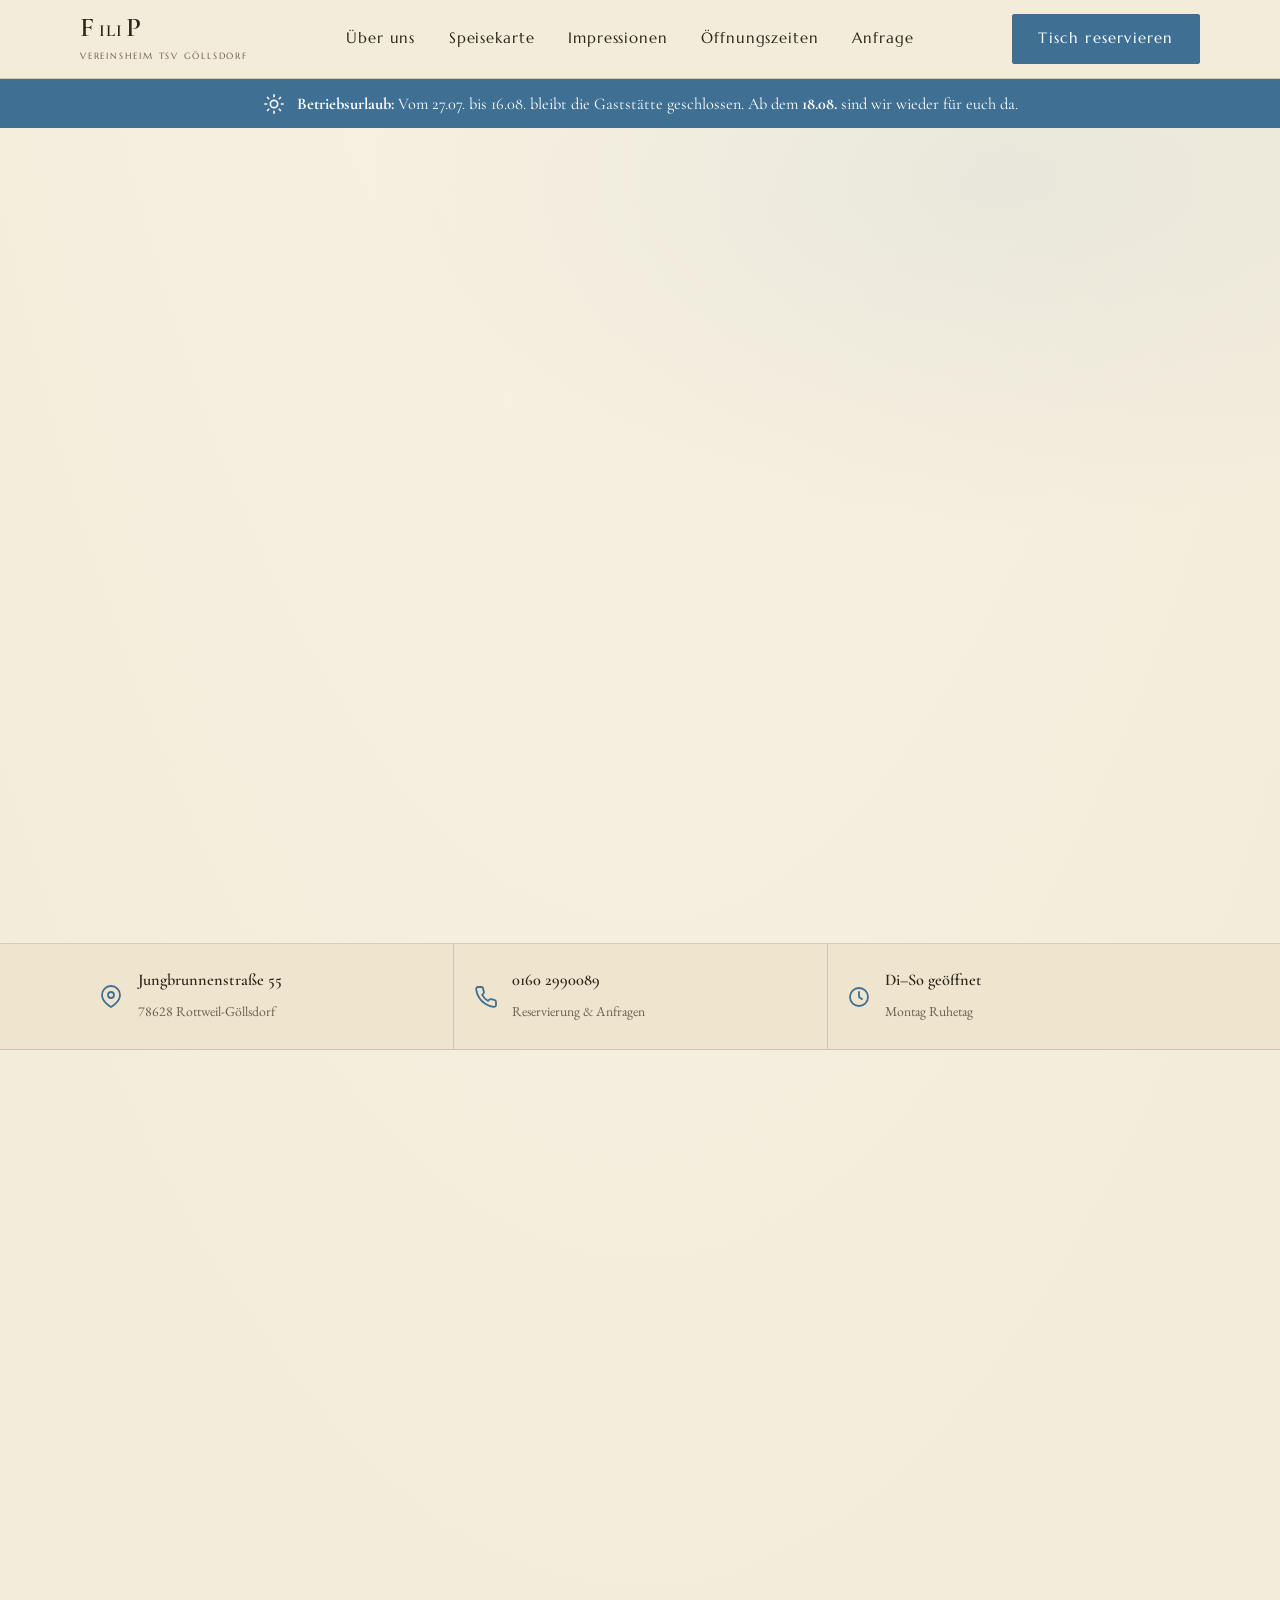
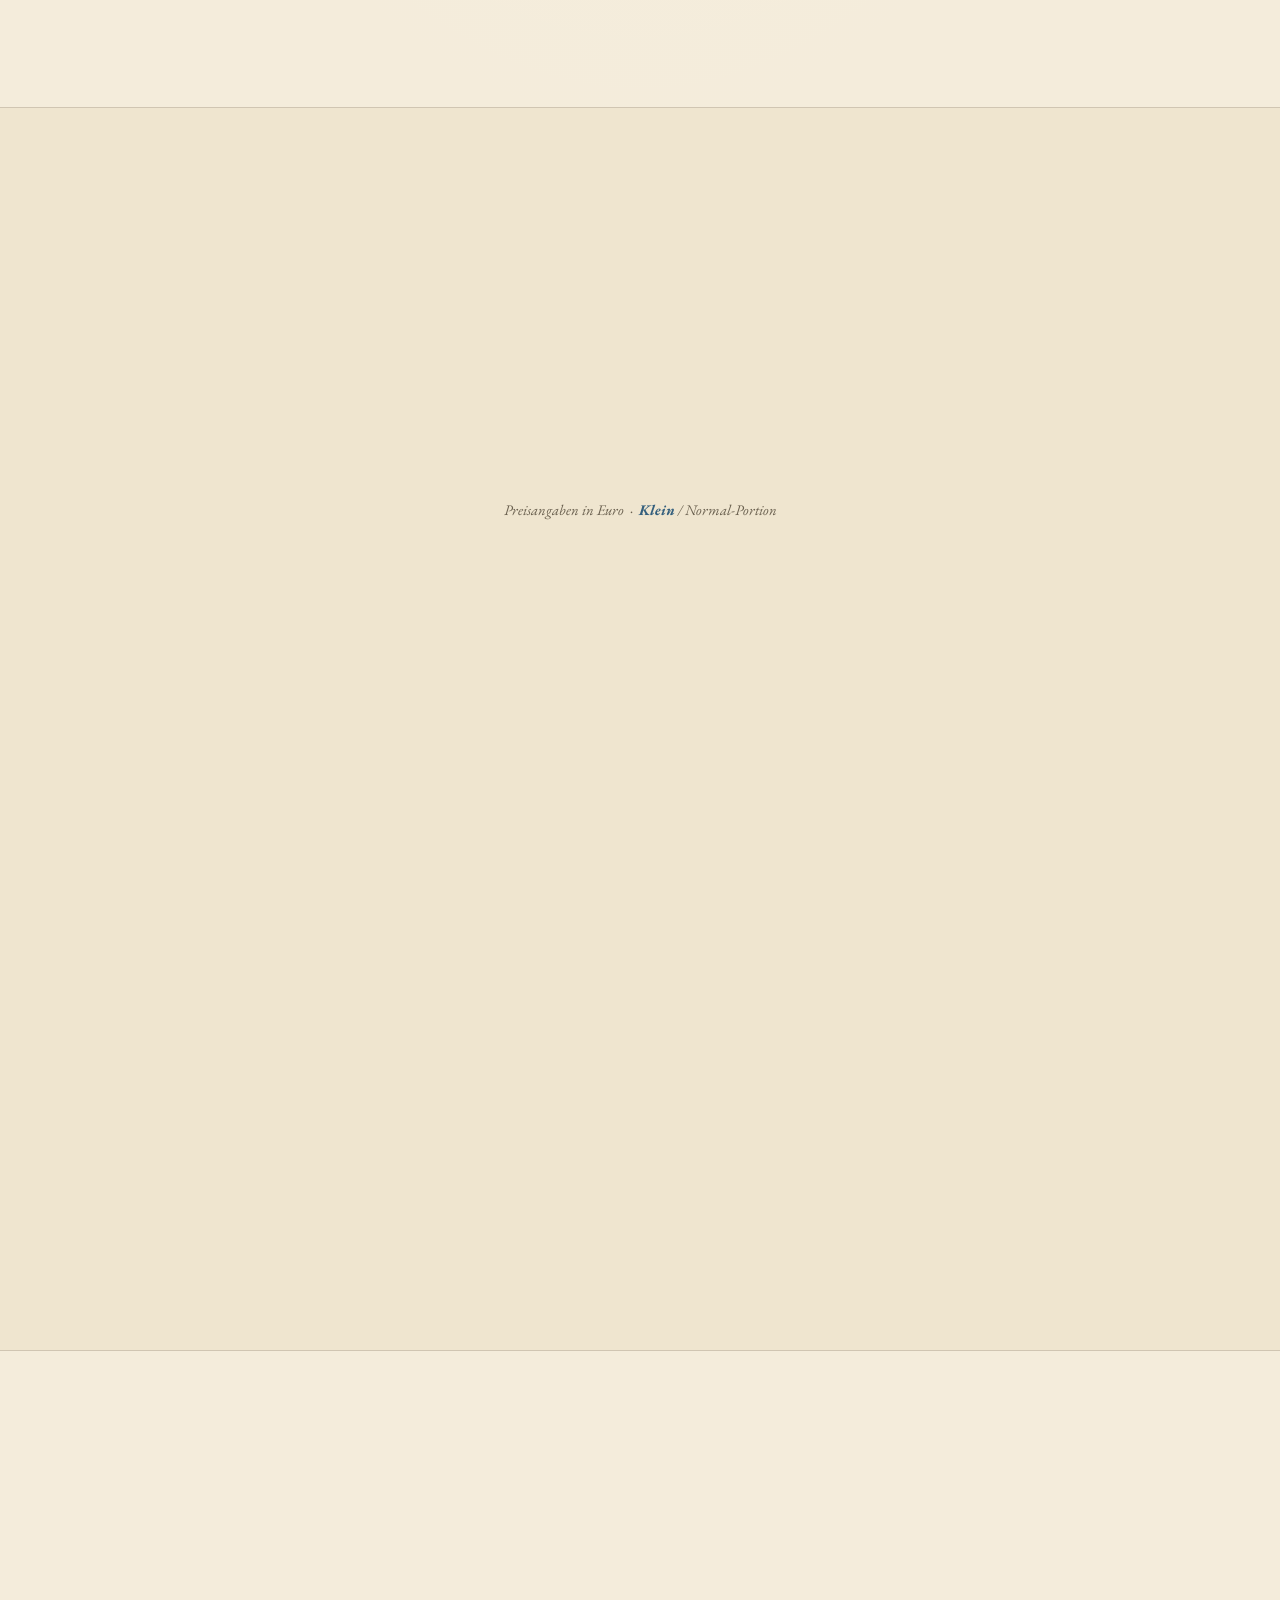
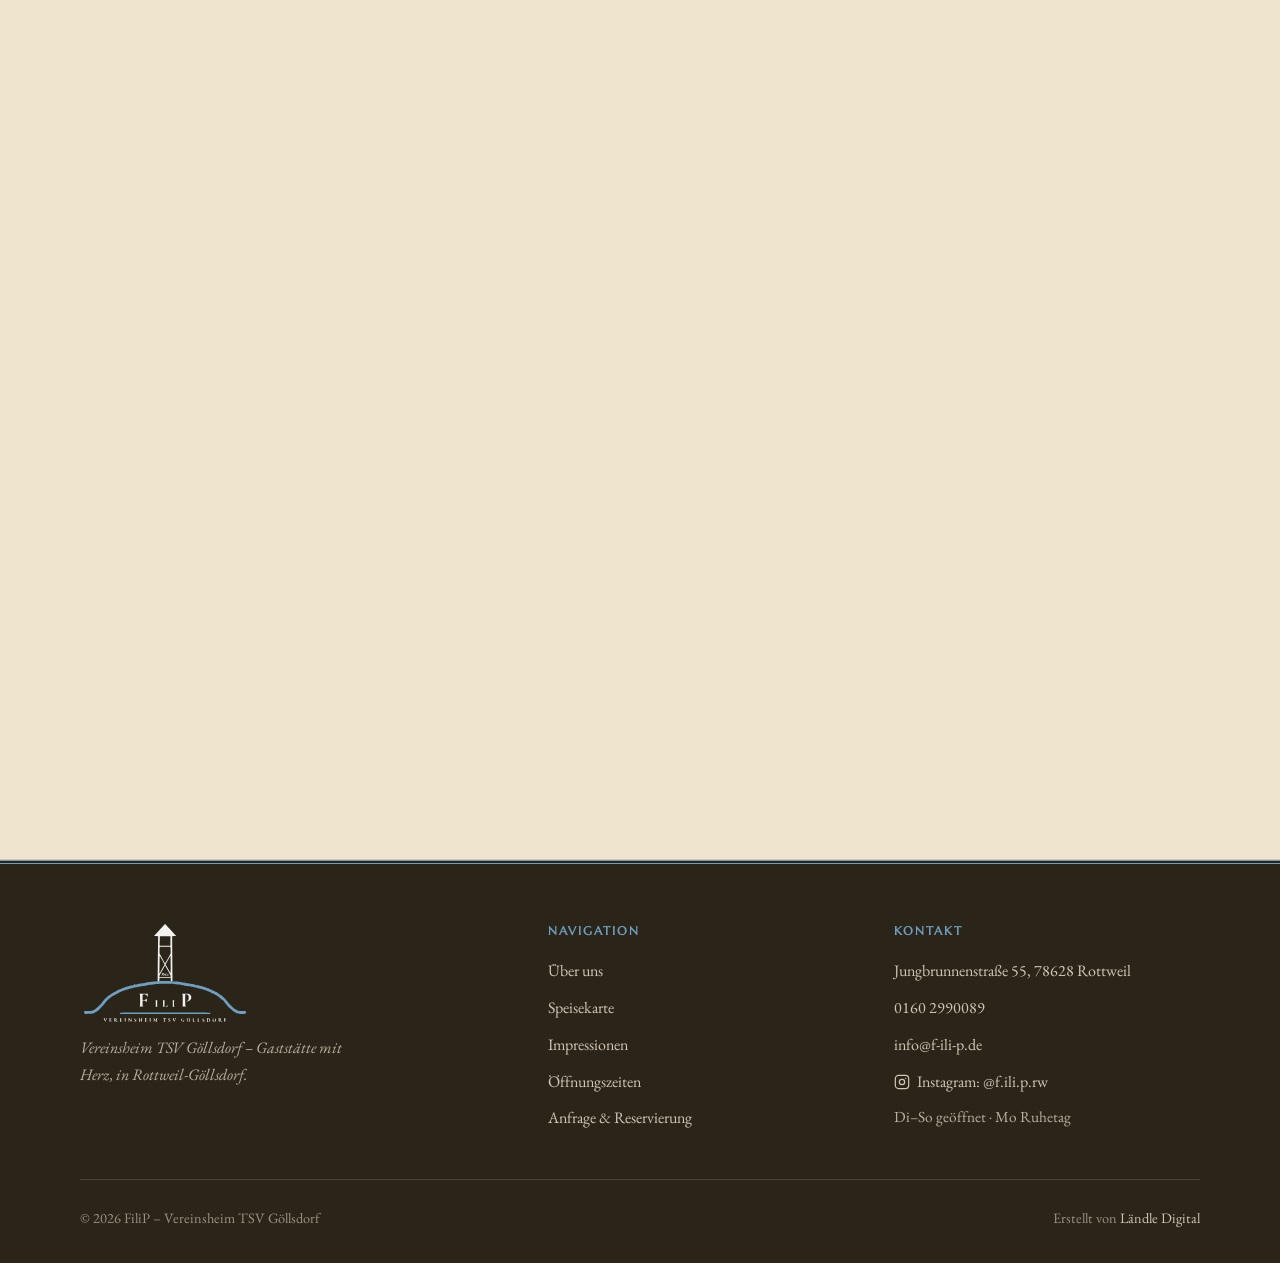
==== index.html @ 91a8fc51 "WEBUNDO Analytics Tracker einbinden (data-website-id=filiprajic)" ====
<!DOCTYPE html>
<html lang="de">
<head>
<meta charset="UTF-8" />
<meta name="viewport" content="width=device-width, initial-scale=1.0" />
<title>FiliP · Vereinsheim TSV Göllsdorf – Gaststätte in Rottweil</title>
<meta name="description" content="FiliP – Vereinsheim TSV Göllsdorf in Rottweil. Frische Küche, Schnitzel, Maultaschen & Wurstsalat, gemütliche Terrasse. Jetzt Tisch reservieren oder Feier, Taufe & Familienfest anfragen. Jungbrunnenstraße 55, 78628 Rottweil." />
<meta name="robots" content="noindex" />
<meta property="og:title" content="FiliP · Vereinsheim TSV Göllsdorf" />
<meta property="og:description" content="Gaststätte in Rottweil-Göllsdorf. Speisekarte ansehen, Tisch reservieren & Feiern anfragen." />
<meta property="og:type" content="restaurant" />
<meta property="og:image" content="logo.svg" />
<link rel="icon" href="data:image/svg+xml,%3Csvg xmlns='http://www.w3.org/2000/svg' viewBox='0 0 100 100'%3E%3Crect width='100' height='100' rx='22' fill='%23f4ecdb'/%3E%3Cpolygon points='38,46 62,46 50,30' fill='%232b2419'/%3E%3Crect x='40' y='46' width='4' height='30' fill='%232b2419'/%3E%3Crect x='56' y='46' width='4' height='30' fill='%232b2419'/%3E%3Cpath d='M22 84 Q50 66 78 84' fill='none' stroke='%233f6f92' stroke-width='4'/%3E%3C/svg%3E" />
<link rel="preconnect" href="https://fonts.googleapis.com" />
<link rel="preconnect" href="https://fonts.gstatic.com" crossorigin />
<link href="https://fonts.googleapis.com/css2?family=Cormorant+Garamond:wght@500;600;700&family=EB+Garamond:wght@400;500;600&family=Marcellus&display=swap" rel="stylesheet" />
<link rel="stylesheet" href="style.css?v=7" />
</head>
<body>

<!-- ============================ TOPBAR ============================ -->
<header class="topbar" id="topbar">
  <div class="shell topbar__inner">
    <a href="#top" class="brand" aria-label="FiliP – Startseite">
      <span>
        <span class="brand__word">F<span class="sm">ILI</span>P</span>
        <span class="brand__sub">Vereinsheim TSV Göllsdorf</span>
      </span>
    </a>
    <nav class="topbar__nav" aria-label="Hauptnavigation">
      <a href="#ueber">Über uns</a>
      <a href="#speisekarte">Speisekarte</a>
      <a href="#impressionen">Impressionen</a>
      <a href="#oeffnungszeiten">Öffnungszeiten</a>
      <a href="#anfrage">Anfrage</a>
    </nav>
    <div class="topbar__actions">
      <a href="#anfrage" class="btn btn--primary">Tisch reservieren</a>
    </div>
    <button class="burger" id="burger" aria-label="Menü öffnen" aria-expanded="false"><span></span><span></span><span></span></button>
  </div>
  <div class="topbar__mobile" id="topbarMobile">
    <a href="#ueber">Über uns</a>
    <a href="#speisekarte">Speisekarte</a>
    <a href="#impressionen">Impressionen</a>
    <a href="#oeffnungszeiten">Öffnungszeiten</a>
    <a href="#anfrage">Anfrage</a>
    <a href="#anfrage" class="btn btn--primary btn--block">Tisch reservieren</a>
  </div>
</header>

<main id="top">

<!-- ============================ URLAUB ============================ -->
<aside class="vacay" role="status">
  <div class="shell vacay__inner">
    <svg viewBox="0 0 24 24" fill="none" stroke="currentColor" stroke-width="1.8" stroke-linecap="round" stroke-linejoin="round" aria-hidden="true"><path d="M12 2v2M12 20v2M4.9 4.9l1.4 1.4M17.7 17.7l1.4 1.4M2 12h2M20 12h2M4.9 19.1l1.4-1.4M17.7 6.3l1.4-1.4"/><circle cx="12" cy="12" r="4"/></svg>
    <p><b>Betriebsurlaub:</b> Vom 27.07. bis 16.08. bleibt die Gaststätte geschlossen. Ab dem <b>18.08.</b> sind wir wieder für euch da.</p>
  </div>
</aside>

<!-- ============================ HERO ============================ -->
<section class="hero">
  <div class="hero__bg" aria-hidden="true"></div>
  <div class="shell hero__inner">
    <div class="hero__lead reveal">
      <span class="eyebrow">Gaststätte · Rottweil-Göllsdorf</span>
      <h1 class="hero__title">Herzlich willkommen bei <span class="grad">F<span class="wm">ili</span>P</span></h1>
      <p class="hero__sub">Das Vereinsheim des TSV Göllsdorf: frische Küche, kühles Bier vom Fass und eine sonnige Terrasse. Ob spontaner Feierabend, Stammtisch oder große Familienfeier — bei uns seid ihr richtig.</p>
      <div class="hero__cta">
        <a href="#anfrage" class="btn btn--primary btn--lg">Tisch reservieren</a>
        <a href="#speisekarte" class="btn btn--ghost btn--lg">Speisekarte ansehen</a>
      </div>
      <div class="hero__meta">
        <div><b>40</b><span>Sitzplätze drinnen</span></div>
        <div><b>40–50</b><span>Plätze auf der Terrasse</span></div>
        <div><b>6&nbsp;Tage</b><span>geöffnet (Mo Ruhetag)</span></div>
      </div>
    </div>

    <div class="heroimg reveal">
      <img src="hero.jpg" alt="FiliP – Vereinsheim TSV Göllsdorf · Wandlogo im Lokal" loading="eager" />
    </div>
  </div>
</section>

<!-- ============================ INFO STRIP ============================ -->
<section class="strip">
  <div class="shell strip__inner">
    <div class="strip__item">
      <svg viewBox="0 0 24 24" fill="none" stroke="currentColor" stroke-width="1.8" stroke-linecap="round" stroke-linejoin="round"><path d="M21 10c0 7-9 12-9 12s-9-5-9-12a9 9 0 0 1 18 0z"/><circle cx="12" cy="10" r="3"/></svg>
      <div><b>Jungbrunnenstraße 55</b><span>78628 Rottweil-Göllsdorf</span></div>
    </div>
    <div class="strip__item">
      <svg viewBox="0 0 24 24" fill="none" stroke="currentColor" stroke-width="1.8" stroke-linecap="round" stroke-linejoin="round"><path d="M22 16.92v3a2 2 0 0 1-2.18 2 19.79 19.79 0 0 1-8.63-3.07 19.5 19.5 0 0 1-6-6 19.79 19.79 0 0 1-3.07-8.67A2 2 0 0 1 4.11 2h3a2 2 0 0 1 2 1.72c.13.96.36 1.9.7 2.81a2 2 0 0 1-.45 2.11L8.09 9.91a16 16 0 0 0 6 6l1.27-1.27a2 2 0 0 1 2.11-.45c.9.34 1.85.57 2.81.7A2 2 0 0 1 22 16.92z"/></svg>
      <div><b><a href="tel:+491602990089">0160 2990089</a></b><span>Reservierung & Anfragen</span></div>
    </div>
    <div class="strip__item">
      <svg viewBox="0 0 24 24" fill="none" stroke="currentColor" stroke-width="1.8" stroke-linecap="round" stroke-linejoin="round"><circle cx="12" cy="12" r="9"/><path d="M12 7v5l3 2"/></svg>
      <div><b>Di–So geöffnet</b><span>Montag Ruhetag</span></div>
    </div>
  </div>
</section>

<!-- ============================ ÜBER UNS ============================ -->
<section class="section" id="ueber">
  <div class="shell about__grid">
    <div class="about reveal">
      <span class="eyebrow">Willkommen</span>
      <h2>Dein Wohnzimmer am Tennisheim.</h2>
      <p>Das <b>FiliP</b> ist das Vereinsheim des TSV Göllsdorf – direkt an der Tennisanlage. Hier trifft sich das halbe Dorf: nach dem Match, zum Stammtisch oder einfach, weil's schmeckt. Bei uns gibt's ehrliche, frische Küche – vom knusprigen Schnitzel über hausgemachte Maultaschen bis zum Wurstsalat.</p>
      <p>Drinnen finden 40 Gäste Platz, draußen auf der Terrasse noch einmal 40 bis 50. Damit sind wir der perfekte Ort für deine nächste Feier – ob Geburtstag, Taufe, Vereinsfest oder Firmenabend.</p>
    </div>
    <div class="feature reveal">
      <div class="feature__item">
        <svg viewBox="0 0 24 24" fill="none" stroke="currentColor" stroke-width="1.8" stroke-linecap="round" stroke-linejoin="round"><path d="M3 11h18M5 11V7a2 2 0 0 1 2-2h2M19 11V7a2 2 0 0 0-2-2h-2M4 11v8a1 1 0 0 0 1 1h14a1 1 0 0 0 1-1v-8"/></svg>
        <div><b>Frische Küche</b><p>Frisch zubereitet – Schnitzel, Maultaschen, Käsespätzle & Wurstsalat.</p></div>
      </div>
      <div class="feature__item">
        <svg viewBox="0 0 24 24" fill="none" stroke="currentColor" stroke-width="1.8" stroke-linecap="round" stroke-linejoin="round"><path d="M6 2v6a6 6 0 0 0 12 0V2M6 8h12M8 22h8M12 14v8"/></svg>
        <div><b>Bier vom Fass & Cocktails</b><p>Alpirsbacher, Erdinger Weizen, Aperol Spritz, Gin Tonic & Co.</p></div>
      </div>
      <div class="feature__item">
        <svg viewBox="0 0 24 24" fill="none" stroke="currentColor" stroke-width="1.8" stroke-linecap="round" stroke-linejoin="round"><circle cx="12" cy="12" r="5"/><path d="M12 1v2M12 21v2M4.2 4.2l1.4 1.4M18.4 18.4l1.4 1.4M1 12h2M21 12h2M4.2 19.8l1.4-1.4M18.4 5.6l1.4-1.4"/></svg>
        <div><b>Sonnige Terrasse</b><p>40–50 Plätze im Freien mit Blick auf die Tennisplätze.</p></div>
      </div>
      <div class="feature__item">
        <svg viewBox="0 0 24 24" fill="none" stroke="currentColor" stroke-width="1.8" stroke-linecap="round" stroke-linejoin="round"><path d="M17 21v-2a4 4 0 0 0-4-4H5a4 4 0 0 0-4 4v2"/><circle cx="9" cy="7" r="4"/><path d="M23 21v-2a4 4 0 0 0-3-3.87M16 3.13a4 4 0 0 1 0 7.75"/></svg>
        <div><b>Feiern & Familienfeste</b><p>Geburtstag, Taufe oder Vereinsfeier – wir richten es gerne aus.</p></div>
      </div>
    </div>
  </div>
</section>

<!-- ============================ SPEISEKARTE ============================ -->
<section class="section section--alt" id="speisekarte">
  <div class="shell">
    <div class="section__head section__head--center reveal">
      <span class="eyebrow">Speisekarte</span>
      <h2>Was bei uns auf den Tisch kommt</h2>
      <p class="section__lead">Frisch zubereitet – von Salaten über Schnitzel bis zu hausgemachten Maultaschen.</p>
    </div>

    <div class="menu__tabs reveal" role="tablist">
      <button class="menu__tab is-active" data-tab="essen" role="tab">Essen</button>
      <button class="menu__tab" data-tab="getraenke" role="tab">Getränke</button>
    </div>

    <!-- ESSEN -->
    <div class="menu__panel is-active" data-panel="essen">
      <p class="menu__legend">Preisangaben in Euro &nbsp;·&nbsp; <b style="color:var(--blue-2)">Klein</b> / Normal-Portion</p>
      <div class="menu__cols reveal">

        <div class="card">
          <div class="card__title"><span class="dot"></span>Salate<span class="head"><span>Klein</span><span>Normal</span></span></div>
          <div class="row"><span class="row__name">Schweizer Wurstsalat</span><span class="row__price is-muted">8,90</span><span class="row__price">10,90</span></div>
          <div class="row"><span class="row__name">Schwäbischer Wurstsalat</span><span class="row__price is-muted">8,90</span><span class="row__price">10,90</span></div>
          <div class="row"><span class="row__name">Gemischter Wurstsalat</span><span class="row__price is-muted">8,40</span><span class="row__price">10,40</span></div>
          <div class="row"><span class="row__name">Fitnesssalat<small>Grüner gemischter Salat mit Hähnchenbrust</small></span><span class="row__price is-muted">8,90</span><span class="row__price">10,90</span></div>
          <div class="row row--single"><span class="row__name">Gemischter Beilagesalat</span><span class="row__price">5,90</span></div>
          <div class="row row--single"><span class="row__name">Portion Kartoffelsalat</span><span class="row__price">4,90</span></div>
        </div>

        <div class="card">
          <div class="card__title"><span class="dot"></span>Warme Speisen<span class="head"><span>Klein</span><span>Normal</span></span></div>
          <div class="row"><span class="row__name">Schnitzel mit Salat</span><span class="row__price is-muted">12,90</span><span class="row__price">14,90</span></div>
          <div class="row"><span class="row__name">Schnitzel mit Pommes / Spätzle</span><span class="row__price is-muted">14,90</span><span class="row__price">16,90</span></div>
          <div class="row"><span class="row__name">Bratwurst mit Salat</span><span class="row__price is-muted">9,40</span><span class="row__price">11,40</span></div>
          <div class="row"><span class="row__name">Maultaschen mit Salat</span><span class="row__price is-muted">9,90</span><span class="row__price">11,90</span></div>
          <div class="row"><span class="row__name">Fleischküchle mit Salat</span><span class="row__price is-muted">10,90</span><span class="row__price">12,90</span></div>
          <div class="row"><span class="row__name">Käsespätzle mit Salat</span><span class="row__price is-muted">10,90</span><span class="row__price">12,90</span></div>
          <div class="row row--single"><span class="row__name">Schwäbischer Teller<small>1× Schnitzel, 1× Maultasche, 1× Fleischküchle mit Salat</small></span><span class="row__price">16,90</span></div>
          <div class="row row--single"><span class="row__name">Portion Pommes / Spätzle</span><span class="row__price">4,90</span></div>
        </div>

        <div class="card">
          <div class="card__title"><span class="dot"></span>Spezialitäten<span class="head"><span>Klein</span><span>Normal</span></span></div>
          <div class="row"><span class="row__name">Ćevapčići im Fladenbrot</span><span class="row__price is-muted">10,90</span><span class="row__price">14,90</span></div>
        </div>
      </div>
    </div>

    <!-- GETRÄNKE -->
    <div class="menu__panel" data-panel="getraenke">
      <p class="menu__legend">Preisangaben in Euro &nbsp;·&nbsp; Gläser in den angegebenen Größen</p>
      <div class="menu__cols reveal">

        <div class="card">
          <div class="card__title"><span class="dot"></span>Bier<span class="head"><span>0,3l</span><span>0,5l</span></span></div>
          <div class="row"><span class="row__name">Alpirsbacher Pils / Spezial</span><span class="row__price is-muted">3,20</span><span class="row__price">3,70</span></div>
          <div class="row"><span class="row__name">Erdinger Weizen / Colaweizen</span><span class="row__price is-muted">3,40</span><span class="row__price">3,90</span></div>
          <div class="row"><span class="row__name">Radler</span><span class="row__price is-muted">3,20</span><span class="row__price">3,70</span></div>
          <div class="row"><span class="row__name">Alkoholfreies Bier</span><span class="row__price is-muted">3,20</span><span class="row__price">—</span></div>
          <div class="row"><span class="row__name">Alkoholfreies Weizen</span><span class="row__price is-muted">—</span><span class="row__price">3,90</span></div>
        </div>

        <div class="card">
          <div class="card__title"><span class="dot"></span>Softdrinks<span class="head"><span>0,2l</span><span>0,4l</span></span></div>
          <div class="row"><span class="row__name">Coca Cola / Fanta / Sprite / Spezi</span><span class="row__price is-muted">3,10</span><span class="row__price">3,60</span></div>
          <div class="row"><span class="row__name">Iso Sport / Cedevita</span><span class="row__price is-muted">3,10</span><span class="row__price">3,60</span></div>
          <div class="row"><span class="row__name">Red Bull</span><span class="row__price is-muted">3,50</span><span class="row__price">—</span></div>
          <div class="row"><span class="row__name">Mineral- / Stilles Wasser</span><span class="row__price is-muted">2,70</span><span class="row__price">3,20</span></div>
          <div class="row row--single"><span class="row__name">Alpirsbacher Klostergarten 0,33l</span><span class="row__price">3,10</span></div>
        </div>

        <div class="card">
          <div class="card__title"><span class="dot"></span>Spirituosen & Longdrinks<span class="head"><span>1/8</span><span>1/4</span></span></div>
          <div class="row"><span class="row__name">Weißwein / Rotwein / Roséwein</span><span class="row__price is-muted">3,60</span><span class="row__price">4,60</span></div>
          <div class="row"><span class="row__name">Schorle</span><span class="row__price is-muted">—</span><span class="row__price">3,50</span></div>
          <div class="row"><span class="row__name">Aperol Spritz / Limoncello Spritz</span><span class="row__price is-muted">—</span><span class="row__price">7,00</span></div>
          <div class="row"><span class="row__name">Vodka Bull</span><span class="row__price is-muted">—</span><span class="row__price">7,00</span></div>
          <div class="row"><span class="row__name">Schnaps / Shots</span><span class="row__price is-muted">—</span><span class="row__price">2,50</span></div>
        </div>
      </div>
    </div>
  </div>
</section>

<!-- ============================ IMPRESSIONEN ============================ -->
<section class="section" id="impressionen">
  <div class="shell">
    <div class="section__head section__head--center reveal">
      <span class="eyebrow">Impressionen</span>
      <h2>Ein Blick zu uns</h2>
    </div>
    <div class="gallery reveal">
      <figure class="gitem"><img src="bild-1.jpg" alt="Maultaschen mit Röstzwiebeln und Bratensoße" loading="lazy" /></figure>
      <figure class="gitem"><img src="bild-2.jpg" alt="Frischer Fitnesssalat mit Blick in den Gastraum" loading="lazy" /></figure>
      <figure class="gitem"><img src="bild-3.jpg" alt="Salatteller mit frischem Brot" loading="lazy" /></figure>
    </div>
  </div>
</section>

<!-- ============================ ÖFFNUNGSZEITEN ============================ -->
<section class="section" id="oeffnungszeiten">
  <div class="shell">
    <div class="section__head reveal">
      <span class="eyebrow">Öffnungszeiten & Kontakt</span>
      <h2>Wann & wo du uns findest</h2>
    </div>
    <div class="hours__grid">
      <div class="hours__table reveal">
        <div class="hours__row" data-day="mo"><span class="hours__day">Montag</span><span class="hours__time closed">Ruhetag</span></div>
        <div class="hours__row" data-day="di"><span class="hours__day">Dienstag</span><span class="hours__time">17:30 – 22:00 Uhr</span></div>
        <div class="hours__row" data-day="mi"><span class="hours__day">Mittwoch</span><span class="hours__time">17:30 – 22:00 Uhr</span></div>
        <div class="hours__row" data-day="do"><span class="hours__day">Donnerstag</span><span class="hours__time">17:30 – 22:00 Uhr</span></div>
        <div class="hours__row" data-day="fr"><span class="hours__day">Freitag</span><span class="hours__time">17:30 – 22:00 Uhr</span></div>
        <div class="hours__row" data-day="sa"><span class="hours__day">Samstag</span><span class="hours__time">16:30 – 22:00 Uhr</span></div>
        <div class="hours__row" data-day="so"><span class="hours__day">Sonntag</span><span class="hours__time">15:30 – 21:00 Uhr</span></div>
      </div>
      <aside class="hours__aside reveal">
        <h3>FiliP – Vereinsheim TSV Göllsdorf</h3>
        <p class="hours__note"><b>Betriebsurlaub 27.07. – 16.08.</b> Ab dem 18.08. sind wir wieder wie gewohnt für euch da.</p>
        <p>Wir freuen uns auf deinen Besuch. Für Reservierungen und Feiern erreichst du uns am besten telefonisch oder über das Anfrageformular.</p>
        <div class="contactline">
          <svg viewBox="0 0 24 24" fill="none" stroke="currentColor" stroke-width="1.8" stroke-linecap="round" stroke-linejoin="round"><path d="M21 10c0 7-9 12-9 12s-9-5-9-12a9 9 0 0 1 18 0z"/><circle cx="12" cy="10" r="3"/></svg>
          <span>Jungbrunnenstraße 55<small>78628 Rottweil-Göllsdorf</small></span>
        </div>
        <div class="contactline">
          <svg viewBox="0 0 24 24" fill="none" stroke="currentColor" stroke-width="1.8" stroke-linecap="round" stroke-linejoin="round"><path d="M22 16.92v3a2 2 0 0 1-2.18 2 19.79 19.79 0 0 1-8.63-3.07 19.5 19.5 0 0 1-6-6 19.79 19.79 0 0 1-3.07-8.67A2 2 0 0 1 4.11 2h3a2 2 0 0 1 2 1.72c.13.96.36 1.9.7 2.81a2 2 0 0 1-.45 2.11L8.09 9.91a16 16 0 0 0 6 6l1.27-1.27a2 2 0 0 1 2.11-.45c.9.34 1.85.57 2.81.7A2 2 0 0 1 22 16.92z"/></svg>
          <a href="tel:+491602990089">0160 2990089</a>
        </div>
        <div class="contactline">
          <svg viewBox="0 0 24 24" fill="none" stroke="currentColor" stroke-width="1.8" stroke-linecap="round" stroke-linejoin="round"><circle cx="12" cy="12" r="9"/><path d="M12 7v5l3 2"/></svg>
          <span>Dienstag – Sonntag<small>Montag ist Ruhetag</small></span>
        </div>
      </aside>
    </div>
  </div>
</section>

<!-- ============================ ANFRAGE ============================ -->
<section class="section section--alt" id="anfrage">
  <div class="shell book__grid">
    <div class="book__intro reveal">
      <span class="eyebrow">Reservierung & Feiern</span>
      <h2>Tisch reservieren oder Feier anfragen</h2>
      <p>Egal ob Tisch für zwei, runder Geburtstag, Taufe oder Vereinsfest – schick uns deine Anfrage und wir melden uns kurzfristig mit einer Bestätigung.</p>
      <ul class="book__points">
        <li><svg viewBox="0 0 24 24" fill="none" stroke="currentColor" stroke-width="2" stroke-linecap="round" stroke-linejoin="round"><path d="M20 6 9 17l-5-5"/></svg>40 Plätze drinnen, 40–50 auf der Terrasse</li>
        <li><svg viewBox="0 0 24 24" fill="none" stroke="currentColor" stroke-width="2" stroke-linecap="round" stroke-linejoin="round"><path d="M20 6 9 17l-5-5"/></svg>Individuelle Menüs für deine Feier</li>
        <li><svg viewBox="0 0 24 24" fill="none" stroke="currentColor" stroke-width="2" stroke-linecap="round" stroke-linejoin="round"><path d="M20 6 9 17l-5-5"/></svg>Persönliche Rückmeldung – unverbindlich</li>
      </ul>
    </div>

    <form class="form reveal" id="anfrageForm" novalidate>
      <div class="form__grid">
        <div class="field field--full">
          <label for="f-anlass">Anlass <span class="req">*</span></label>
          <select id="f-anlass" required>
            <option value="Tischreservierung">Tischreservierung</option>
            <option value="Geburtstag">Geburtstag</option>
            <option value="Taufe">Taufe</option>
            <option value="Familienfeier">Familienfeier</option>
            <option value="Firmenfeier">Firmenfeier</option>
            <option value="Vereinsfeier">Vereinsfeier</option>
            <option value="Sonstiges">Sonstiges</option>
          </select>
        </div>
        <div class="field">
          <label for="f-name">Name <span class="req">*</span></label>
          <input id="f-name" type="text" autocomplete="name" required />
        </div>
        <div class="field">
          <label for="f-telefon">Telefon <span class="req">*</span></label>
          <input id="f-telefon" type="tel" autocomplete="tel" required />
        </div>
        <div class="field field--full">
          <label for="f-email">E-Mail</label>
          <input id="f-email" type="email" autocomplete="email" />
        </div>
        <div class="field">
          <label for="f-datum">Wunschdatum <span class="req">*</span></label>
          <input id="f-datum" type="date" required />
        </div>
        <div class="field">
          <label for="f-uhrzeit">Uhrzeit</label>
          <input id="f-uhrzeit" type="time" />
        </div>
        <div class="field">
          <label for="f-personen">Personen <span class="req">*</span></label>
          <input id="f-personen" type="number" min="1" max="120" placeholder="z. B. 4" required />
        </div>
        <div class="field">
          <label for="f-bereich">Bereich</label>
          <select id="f-bereich">
            <option value="Egal">Egal</option>
            <option value="Drinnen">Drinnen</option>
            <option value="Terrasse / Draußen">Terrasse / Draußen</option>
          </select>
        </div>
        <div class="field field--full">
          <label for="f-nachricht">Nachricht</label>
          <textarea id="f-nachricht" placeholder="Anlass, besondere Wünsche, Anzahl Kinder …"></textarea>
        </div>
      </div>
      <div class="form__foot">
        <button type="submit" class="btn btn--primary btn--lg btn--block">Anfrage senden</button>
        <p class="form__hint">Mit dem Absenden öffnet sich dein E-Mail-Programm mit der vorausgefüllten Anfrage. Lieber direkt? Ruf uns an: <a href="tel:+491602990089" style="color:var(--blue-2)">0160 2990089</a>.</p>
        <div class="form__msg form__msg--ok" id="formMsg">Danke! Deine Anfrage ist vorbereitet – bitte sende die geöffnete E-Mail ab. Wir melden uns schnellstmöglich bei dir.</div>
      </div>
    </form>
  </div>
</section>

</main>

<!-- ============================ FOOTER ============================ -->
<footer class="footer">
  <div class="shell">
    <div class="footer__top">
      <div class="footer__brand">
        <svg viewBox="415 494 769 478" class="footer__logo" role="img" aria-label="FiliP – Vereinsheim TSV Göllsdorf"><g transform="translate(0.000000,1600.000000) scale(0.100000,-0.100000)"
fill="#f4f2ee" stroke="none">
<path d="M7746 10607 l-249 -272 93 -3 93 -3 -6 -547 c-6 -456 -11 -1426 -8
-1469 1 -8 15 -13 36 -13 l34 0 3 73 3 72 255 0 255 0 3 -72 3 -73 36 0 36 0
-8 1015 -7 1014 92 3 91 3 -247 270 c-136 149 -250 271 -253 272 -3 1 -118
-120 -255 -270z m494 -502 l0 -215 -239 0 c-150 0 -242 4 -246 10 -3 6 -3 102
1 215 l7 205 238 0 239 0 0 -215z m4 -301 c3 -26 6 -95 6 -153 l0 -106 -80
-145 c-44 -80 -99 -180 -122 -222 -24 -43 -46 -78 -49 -78 -3 0 -60 99 -127
220 l-122 220 0 148 c0 82 3 152 7 155 3 4 113 7 243 7 l237 0 7 -46z m-370
-568 l103 -187 -109 -197 c-60 -108 -114 -201 -120 -207 -7 -7 -9 38 -4 150 3
88 6 270 6 405 0 171 3 241 11 233 5 -5 56 -94 113 -197z m378 -187 c2 -215 0
-393 -3 -395 -4 -2 -57 86 -117 195 l-111 199 85 154 c47 84 94 172 106 196
12 23 25 42 30 42 4 0 9 -176 10 -391z m-130 -262 c119 -216 134 -247 133
-282 0 -19 -7 -20 -255 -20 l-255 0 -3 27 c-2 20 28 84 109 230 62 112 119
215 127 231 7 15 17 27 20 27 4 0 60 -96 124 -213z M7857 8653 c-4 -3 -7 -12
-7 -20 0 -11 4 -11 21 -3 31 17 35 4 7 -22 -14 -13 -29 -34 -33 -48 -7 -23 -6
-24 7 -6 14 17 16 17 46 2 17 -9 36 -16 42 -16 21 0 9 18 -21 33 l-32 15 31 7
c36 7 57 29 48 50 -4 11 -20 15 -54 15 -27 0 -52 -3 -55 -7z m103 -23 c0 -11
-48 -25 -56 -17 -4 3 -3 10 1 16 8 14 55 14 55 1z M8042 8637 c-6 -7 -16 -24
-21 -38 -7 -17 -10 -19 -10 -6 -1 21 -24 22 -45 2 -25 -26 -9 -43 39 -41 24 0
47 5 51 9 5 4 1 5 -9 1 -23 -8 -22 7 4 50 20 34 13 50 -9 23z m-60 -69 c-7 -7
-12 -8 -12 -2 0 14 12 26 19 19 2 -3 -1 -11 -7 -17z M8091 8613 c-23 -22 -23
-23 -4 -23 13 0 23 8 26 22 8 28 7 29 -22 1z M8125 8594 c-14 -15 -25 -23 -25
-19 0 5 -11 -6 -25 -25 -31 -42 -25 -52 9 -14 20 23 28 26 35 15 6 -10 13 -11
27 -2 17 9 17 10 2 11 -24 0 -23 8 4 29 14 12 18 20 10 25 -7 4 -23 -5 -37
-20z M8855 7720 c-66 -4 -110 -7 -99 -8 43 -4 44 -17 42 -293 l-3 -264 -30 -6
c-16 -4 29 -6 100 -6 72 0 116 2 98 4 -17 2 -36 10 -42 17 -11 14 -17 508 -6
526 3 5 25 10 49 10 63 0 98 -40 104 -120 9 -119 -23 -180 -93 -180 -24 0 -34
-4 -29 -11 10 -16 94 -4 143 20 101 52 129 184 55 262 -46 48 -99 57 -289 49z
M6825 7713 c45 -11 45 -13 45 -283 0 -274 0 -273 -50 -283 -14 -2 38 -4 115
-4 79 -1 125 2 105 6 -60 12 -60 12 -60 147 l0 124 38 0 c65 0 111 -19 132
-53 l20 -32 0 90 0 90 -23 -28 c-24 -30 -71 -47 -129 -47 l-38 0 0 120 c0 120
0 121 26 130 40 16 76 12 124 -12 27 -15 50 -35 59 -55 9 -18 19 -33 24 -33 9
0 9 56 1 99 l-6 31 -202 -1 c-110 -1 -192 -4 -181 -6z M7578 7288 c2 -108 0
-143 -10 -149 -8 -5 9 -9 42 -9 33 0 50 4 42 9 -10 6 -12 41 -10 149 l3 142
-35 0 -35 0 3 -142z M7908 7288 c2 -108 0 -143 -10 -149 -7 -5 36 -9 100 -9
112 0 112 0 112 24 0 13 3 33 6 43 4 12 -1 10 -17 -9 -31 -34 -60 -48 -99 -48
l-31 0 3 144 3 144 -35 0 -35 1 3 -141z M8348 7286 c3 -133 2 -145 -15 -149
-10 -3 9 -5 42 -6 41 0 55 2 45 9 -18 11 -27 197 -12 253 l10 37 -36 0 -37 0
3 -144z M8980 6615 c0 -9 5 -15 11 -13 6 2 11 8 11 13 0 5 -5 11 -11 13 -6 2
-11 -4 -11 -13z M9105 6621 c-7 -12 12 -24 25 -16 11 7 4 25 -10 25 -5 0 -11
-4 -15 -9z M7900 6596 c0 -16 3 -17 12 -8 7 7 18 12 26 12 11 0 13 -16 10 -70
l-3 -70 30 0 c22 0 26 3 17 12 -18 18 -16 117 3 124 8 4 21 1 29 -5 13 -11 26
-5 26 13 0 7 -28 11 -75 11 -68 0 -75 -2 -75 -19z M5240 6573 c9 -21 23 -55
31 -75 7 -21 16 -38 19 -38 3 0 22 34 41 75 l35 75 -24 0 c-18 0 -22 -3 -14
-12 10 -14 -13 -88 -27 -88 -11 0 -33 79 -26 90 4 6 -7 10 -24 10 l-29 0 18
-37z M5478 6601 c10 -6 13 -27 10 -75 -3 -61 -1 -66 17 -66 18 0 20 5 17 36
-4 36 -4 37 23 30 20 -5 26 -3 23 6 -3 7 -15 12 -26 10 -19 -3 -22 2 -22 27 0
26 4 31 24 31 13 0 27 -6 29 -12 3 -8 6 -6 6 5 1 14 -8 17 -56 17 -36 0 -53
-4 -45 -9z M5700 6595 c8 -10 11 -36 8 -75 -4 -56 -3 -60 17 -60 18 0 21 5 17
38 l-3 37 36 -42 c34 -39 75 -57 75 -33 0 6 -6 10 -14 10 -8 0 -24 14 -36 31
-20 28 -21 31 -6 48 20 22 20 26 0 45 -9 10 -33 16 -61 16 -39 0 -44 -2 -33
-15z m74 -10 c8 -21 -3 -45 -20 -45 -9 0 -14 11 -14 30 0 32 23 42 34 15z
M5960 6556 c3 -30 2 -64 -2 -75 -6 -18 -3 -21 22 -21 27 0 29 2 19 19 -17 26
-4 55 21 48 12 -3 20 0 20 8 0 8 -9 11 -25 7 -22 -4 -25 -1 -25 22 0 32 25 44
52 27 16 -10 19 -10 16 1 -3 8 -24 14 -54 16 l-50 3 6 -55z M6175 6535 c0 -69
2 -75 21 -75 19 0 20 5 16 60 -3 39 0 65 8 75 11 13 8 15 -16 15 l-29 0 0 -75z
M6339 6601 c10 -6 14 -26 12 -67 -1 -31 -4 -61 -7 -65 -3 -5 3 -9 13 -9 15 0
18 7 15 52 l-3 53 50 -52 c27 -29 55 -53 60 -53 7 0 11 27 11 69 0 46 4 71 13
74 6 3 -1 6 -17 6 -23 1 -27 -2 -18 -11 14 -14 16 -88 3 -88 -5 0 -28 23 -51
50 -31 37 -49 50 -68 50 -20 0 -23 -3 -13 -9z M6622 6598 c-20 -20 -14 -46 19
-70 22 -17 29 -29 26 -45 -5 -25 3 -29 21 -11 21 21 13 46 -22 73 -21 16 -33
32 -29 41 7 19 33 18 50 -3 13 -17 14 -17 11 2 -4 24 -56 33 -76 13z M6808
6601 c10 -6 13 -27 10 -75 -3 -61 -1 -66 17 -66 18 0 20 5 17 35 -4 34 -4 35
32 35 41 0 56 -21 37 -51 -10 -17 -8 -19 12 -19 22 0 23 3 20 56 -2 30 2 64 7
75 10 17 7 19 -20 19 -28 0 -30 -2 -20 -21 18 -32 5 -49 -36 -49 -36 0 -36 1
-32 35 4 33 2 35 -27 35 -20 0 -26 -3 -17 -9z M7090 6595 c7 -9 11 -37 8 -75
l-3 -60 30 1 c17 0 24 3 18 6 -7 2 -13 18 -13 35 0 25 3 29 20 25 12 -3 20 0
20 8 0 8 -8 11 -20 8 -17 -5 -20 0 -20 26 0 23 5 31 18 31 10 0 23 -5 30 -12
9 -9 12 -8 12 5 0 14 -10 17 -56 17 -48 0 -55 -2 -44 -15z M7305 6535 c0 -68
2 -75 20 -75 18 0 20 5 17 66 -3 48 0 69 10 75 9 6 3 9 -17 9 l-30 0 0 -75z
M7478 6598 c7 -7 12 -20 12 -30 0 -10 4 -18 9 -18 5 0 17 -20 27 -45 9 -25 19
-45 23 -45 3 0 15 21 26 48 l19 47 7 -34 c4 -19 5 -40 2 -48 -4 -9 4 -13 23
-13 22 0 25 3 16 12 -7 7 -12 35 -12 63 0 28 5 56 12 63 9 9 6 12 -13 12 -21
0 -28 -8 -43 -50 -10 -27 -21 -50 -26 -50 -4 0 -17 23 -28 50 -16 39 -26 50
-43 50 -18 0 -20 -3 -11 -12z M8156 6591 c-21 -23 -14 -41 25 -70 21 -16 29
-29 26 -42 -7 -25 9 -25 23 0 14 28 14 28 -26 65 -21 19 -34 39 -30 45 11 17
34 13 45 -6 9 -16 10 -16 11 5 0 18 -6 22 -28 22 -16 0 -36 -8 -46 -19z M8374
6535 c17 -41 33 -75 36 -75 3 0 22 34 41 75 l35 75 -24 0 c-18 0 -22 -3 -14
-12 10 -14 -13 -88 -27 -88 -11 0 -33 79 -26 90 4 6 -7 10 -23 10 l-30 0 32
-75z M8755 6587 c-59 -50 -25 -130 54 -130 48 0 46 -1 54 41 6 30 5 32 -20 32
-21 0 -24 -3 -15 -12 18 -18 15 -36 -8 -48 -46 -25 -84 76 -42 113 24 22 58
22 72 0 10 -16 10 -16 8 2 -5 31 -68 33 -103 2z M9002 6587 c-48 -51 -16 -128
52 -130 73 -2 111 78 61 128 -32 33 -83 34 -113 2z m88 -6 c18 -35 12 -99 -10
-111 -45 -24 -88 48 -61 106 13 30 56 33 71 5z M9248 6601 c10 -6 13 -27 10
-75 l-3 -66 51 0 c40 0 53 4 59 18 5 14 4 15 -6 5 -7 -7 -26 -13 -41 -13 -28
0 -28 1 -28 64 0 42 4 66 13 69 6 3 -6 6 -28 6 -26 0 -35 -2 -27 -8z M9468
6601 c10 -6 13 -27 10 -75 l-3 -66 53 0 c28 0 52 4 52 8 0 4 -16 6 -35 4 l-35
-4 0 65 c0 43 4 67 13 70 6 3 -6 6 -28 6 -26 0 -35 -2 -27 -8z M9702 6598
c-20 -20 -14 -46 19 -70 22 -17 29 -29 26 -45 -5 -25 3 -29 21 -11 20 20 13
43 -24 76 -35 31 -38 52 -7 52 9 0 22 -8 30 -17 13 -17 14 -17 11 2 -4 24 -56
33 -76 13z M9888 6601 c10 -6 13 -27 10 -75 l-3 -66 30 1 c17 0 24 3 18 6 -9
3 -13 27 -13 69 0 57 2 64 20 64 65 0 82 -111 20 -133 -10 -4 -9 -6 6 -6 30
-1 64 40 64 76 0 47 -38 73 -109 73 -35 0 -51 -4 -43 -9z M10178 6596 c-25
-19 -39 -62 -29 -89 13 -34 36 -49 76 -50 53 -1 80 32 76 95 -3 46 -83 75
-123 44z m76 -18 c29 -41 12 -118 -25 -118 -23 0 -49 42 -49 78 0 61 43 84 74
40z M10420 6595 c8 -10 11 -36 8 -75 -4 -56 -3 -60 17 -60 18 0 21 5 17 38
l-3 37 36 -42 c34 -39 75 -57 75 -33 0 6 -6 10 -14 10 -8 0 -24 14 -36 31 -20
28 -21 31 -6 48 20 22 20 26 0 45 -9 10 -33 16 -61 16 -39 0 -44 -2 -33 -15z
m74 -10 c8 -21 -3 -45 -20 -45 -9 0 -14 11 -14 30 0 32 23 42 34 15z M10675
6535 c0 -69 2 -75 20 -75 18 0 20 5 17 36 -4 35 -3 37 22 32 17 -3 26 -1 26 7
0 8 -9 10 -25 7 -22 -4 -25 -1 -25 22 0 32 25 44 52 27 16 -10 19 -10 16 1 -3
8 -24 14 -54 16 l-49 3 0 -76z M7478 6501 c-2 -28 0 -41 9 -41 8 0 10 12 6 38
-8 50 -10 50 -15 3z M6600 6491 c0 -13 29 -41 42 -41 7 0 1 11 -12 25 -26 27
-30 30 -30 16z M8140 6481 c0 -11 9 -21 22 -24 28 -8 29 -6 1 20 -21 20 -23
21 -23 4z M9680 6493 c0 -15 28 -43 43 -43 7 0 6 5 -3 13 -8 6 -20 19 -27 27
-8 9 -12 11 -13 3z M5560 6473 c-24 -12 -24 -13 -3 -13 12 0 25 5 28 11 11 16
2 17 -25 2z M7176 6475 c-16 -12 -17 -15 -4 -15 9 0 18 7 22 15 7 18 6 18 -18
0z M6040 6470 c-13 -8 -12 -10 3 -10 9 0 17 5 17 10 0 12 -1 12 -20 0z"/>
</g><g transform="translate(0.000000,1600.000000) scale(0.100000,-0.100000)"
fill="#6f9fc0" stroke="none">
<path d="M7620 8291 c0 -4 -51 -11 -112 -14 -62 -3 -165 -16 -228 -27 -63 -12
-128 -23 -145 -25 -30 -3 -98 -15 -235 -40 -41 -7 -115 -21 -164 -29 -49 -9
-92 -19 -95 -23 -7 -9 -6 -9 -107 -22 -82 -10 -303 -70 -352 -95 -15 -7 -42
-17 -59 -21 -18 -3 -35 -11 -38 -16 -4 -5 -13 -9 -22 -9 -9 0 -35 -9 -57 -19
-23 -11 -72 -33 -109 -50 -38 -17 -75 -38 -83 -46 -9 -8 -23 -15 -32 -15 -19
0 -216 -111 -241 -135 -9 -9 -43 -33 -77 -54 -53 -34 -199 -172 -262 -248 -48
-60 -81 -109 -82 -120 0 -7 -4 -13 -9 -13 -6 0 -45 -35 -88 -78 -43 -42 -100
-95 -128 -117 -27 -22 -62 -50 -76 -63 -15 -14 -57 -35 -94 -48 -60 -21 -86
-24 -216 -24 -141 0 -149 -1 -163 -22 -23 -32 -20 -56 12 -83 27 -24 29 -25
187 -21 167 4 255 22 255 52 0 8 10 14 23 14 22 0 136 77 187 125 127 122 203
204 260 280 78 104 155 179 256 253 40 29 74 59 78 67 3 8 14 15 24 15 23 0
104 44 122 65 7 8 18 15 24 15 7 0 50 20 96 45 46 25 89 45 97 45 7 0 22 9 34
21 12 12 35 23 53 26 17 2 44 13 59 24 16 11 46 22 69 25 22 2 46 8 52 13 6 5
24 12 40 15 31 6 91 23 121 36 11 4 47 13 80 20 33 6 69 15 80 19 11 5 63 16
115 24 52 9 142 26 200 37 58 11 121 23 140 25 39 6 131 22 200 35 25 5 70 12
100 15 30 3 91 12 135 20 44 7 125 19 180 24 123 14 637 14 737 2 40 -6 93
-12 118 -14 25 -3 88 -12 140 -20 52 -9 120 -18 150 -22 31 -3 70 -9 88 -14
18 -6 36 -10 40 -10 7 -1 29 -5 97 -16 17 -3 62 -10 100 -16 39 -6 79 -12 90
-15 11 -2 67 -13 125 -25 58 -11 119 -24 136 -30 17 -5 69 -18 115 -28 46 -11
118 -31 159 -45 41 -15 93 -29 115 -33 22 -3 45 -12 50 -19 6 -7 29 -18 53
-24 23 -6 42 -14 42 -19 0 -4 19 -14 43 -21 23 -8 49 -19 57 -26 27 -21 78
-44 100 -44 11 0 20 -4 20 -8 0 -5 12 -15 28 -23 15 -7 52 -29 82 -49 30 -19
62 -36 70 -38 8 -2 16 -8 18 -13 2 -5 38 -33 80 -63 42 -31 96 -73 120 -96 24
-22 46 -40 51 -40 4 0 13 -11 19 -24 6 -14 18 -33 26 -43 121 -149 168 -201
247 -275 117 -108 196 -167 232 -175 15 -3 27 -10 27 -15 0 -15 66 -38 109
-38 22 0 43 -5 46 -10 4 -6 58 -10 136 -9 112 2 133 5 155 21 28 23 32 68 8
92 -13 13 -42 16 -165 16 -141 0 -154 2 -207 26 -60 27 -68 32 -117 64 -63 41
-260 232 -310 300 -113 155 -270 308 -357 347 -21 9 -38 20 -38 24 0 11 -122
86 -215 132 -11 6 -27 14 -35 18 -21 11 -98 48 -140 67 -19 8 -51 23 -71 34
-20 10 -47 18 -59 18 -12 0 -28 7 -36 15 -9 8 -24 15 -34 15 -10 0 -51 13 -92
29 -103 41 -306 91 -372 91 -33 0 -56 4 -56 11 0 5 -4 7 -10 4 -5 -3 -10 -1
-10 4 0 6 -9 11 -20 11 -12 0 -53 6 -93 14 -40 8 -101 19 -137 25 -36 6 -117
20 -180 31 -125 22 -260 44 -355 59 -35 5 -67 5 -77 0 -19 -10 -131 0 -136 12
-5 12 -712 12 -712 0z M5967 6862 c-17 -19 -23 -51 -9 -53 20 -4 4059 -5 4075
-1 22 6 22 34 -1 55 -17 16 -173 17 -2034 17 -1939 0 -2016 -1 -2031 -18z"/>
</g></svg>
        <p>Vereinsheim TSV Göllsdorf – Gaststätte mit Herz, in Rottweil-Göllsdorf.</p>
      </div>
      <div>
        <h4>Navigation</h4>
        <div class="footer__links">
          <a href="#ueber">Über uns</a>
          <a href="#speisekarte">Speisekarte</a>
          <a href="#impressionen">Impressionen</a>
          <a href="#oeffnungszeiten">Öffnungszeiten</a>
          <a href="#anfrage">Anfrage & Reservierung</a>
        </div>
      </div>
      <div>
        <h4>Kontakt</h4>
        <div class="footer__links">
          <a href="https://maps.google.com/?q=Jungbrunnenstra%C3%9Fe+55+78628+Rottweil" target="_blank" rel="noopener">Jungbrunnenstraße 55, 78628 Rottweil</a>
          <a href="tel:+491602990089">0160 2990089</a>
          <a href="mailto:info@f-ili-p.de">info@f-ili-p.de</a>
          <a href="https://instagram.com/f.ili.p.rw" target="_blank" rel="noopener"><svg viewBox="0 0 24 24" width="16" height="16" fill="none" stroke="currentColor" stroke-width="1.8" stroke-linecap="round" stroke-linejoin="round" style="vertical-align:-3px;margin-right:.45rem"><rect x="2" y="2" width="20" height="20" rx="5"/><circle cx="12" cy="12" r="4"/><circle cx="17.5" cy="6.5" r="1" fill="currentColor" stroke="none"/></svg>Instagram: @f.ili.p.rw</a>
          <span style="color:#b8b0a0;font-size:.96rem">Di–So geöffnet · Mo Ruhetag</span>
        </div>
      </div>
    </div>
    <div class="footer__bottom">
      <span>© <span id="year">2026</span> FiliP – Vereinsheim TSV Göllsdorf</span>
      <span>Erstellt von <a href="https://laendle-digital.de" target="_blank" rel="noopener">Ländle Digital</a></span>
    </div>
  </div>
</footer>

<script src="js/app.js?v=1"></script>
<!-- WEBUNDO Analytics -->
<script src="https://analytics.laendle-digital.com/tracker.js" data-website-id="filiprajic" defer></script>
</body>
</html>
---- style.css ----
/* =========================================================================
   FiliP · Vereinsheim TSV Göllsdorf — Stylesheet
   Traditioneller Wirtshaus-/Sportgaststätten-Look
   Warmes Papier · Serifen · Logo-Blau als Akzent
   ========================================================================= */

:root{
  --bg:#f4ecdb;          /* warmes Papier */
  --bg-2:#efe5cf;        /* Panel / Karten */
  --bg-3:#e8dcc1;        /* tiefere Fläche */
  --line:rgba(43,36,25,.16);
  --line-2:rgba(43,36,25,.30);
  --ink:#2b2419;         /* warmes Braun-Schwarz */
  --muted:#6a604f;
  --muted-2:#8a8070;
  --blue:#3f6f92;        /* kräftiges Logo-Blau (Buttons/Akzente) */
  --blue-2:#345f7d;      /* Links / Text-Blau */
  --blue-soft:#6f9fc0;   /* helles Logo-Blau (Bögen/Zier) */
  --blue-glow:rgba(63,111,146,.16);
  --radius:3px;
  --radius-sm:2px;
  --shell:1120px;
  --serif:'Cormorant Garamond',Georgia,'Times New Roman',serif;
  --body:'EB Garamond',Georgia,serif;
  --label:'Marcellus',Georgia,serif;
  --shadow:0 16px 34px -24px rgba(50,38,18,.45);
  --ease:cubic-bezier(.22,.61,.36,1);
}

*{box-sizing:border-box}
html{scroll-behavior:smooth}
body{
  margin:0;
  background:
    radial-gradient(130% 80% at 50% -15%,#faf3e4,transparent 55%),
    var(--bg);
  color:var(--ink);
  font-family:var(--body);
  font-size:19px;
  line-height:1.7;
  -webkit-font-smoothing:antialiased;
  overflow-x:hidden;
}
img{max-width:100%;display:block}
a{color:inherit;text-decoration:none}
h1,h2,h3{margin:0;font-family:var(--serif);font-weight:600;line-height:1.15;letter-spacing:.01em}
.script{font-family:var(--serif);font-weight:600;letter-spacing:.1em}

.shell{width:min(var(--shell),92%);margin-inline:auto}

.eyebrow{
  display:inline-flex;align-items:center;gap:.7rem;
  font-family:var(--label);font-size:.78rem;letter-spacing:.26em;text-transform:uppercase;
  color:var(--blue-2);
}
.eyebrow::before{content:"";width:30px;height:1px;background:var(--blue)}

.section{padding:clamp(3.5rem,8vw,6rem) 0}
.section--alt{
  background:var(--bg-2);
  border-block:1px solid var(--line);
}
.section__head{max-width:680px;margin-bottom:3rem}
.section__head--center{margin-inline:auto;text-align:center}
.section__head--center .eyebrow{justify-content:center}
.section__head--center::after{
  content:"\2766";              /* florales Ornament */
  display:block;margin:1rem auto 0;color:var(--blue);font-size:1.5rem;line-height:1;
}
.section h2{font-size:clamp(2rem,4.4vw,3.1rem);margin:.6rem 0 0}
.section__lead{color:var(--muted);margin:1rem 0 0;font-size:1.12rem;font-style:italic}

/* ---------- Buttons ---------- */
.btn{
  display:inline-flex;align-items:center;justify-content:center;gap:.5rem;
  padding:.7rem 1.6rem;border-radius:var(--radius-sm);
  font-family:var(--label);font-size:.92rem;letter-spacing:.08em;
  border:1px solid transparent;cursor:pointer;transition:.22s var(--ease);white-space:nowrap;
}
.btn--primary{background:var(--blue);color:#fff;border-color:var(--blue)}
.btn--primary:hover{background:var(--blue-2);border-color:var(--blue-2)}
.btn--ghost{border-color:var(--ink);color:var(--ink);background:transparent}
.btn--ghost:hover{background:var(--ink);color:var(--bg)}
.btn--block{width:100%}
.btn--lg{padding:.85rem 2rem;font-size:.98rem}

/* ============================ TOPBAR ============================ */
.topbar{
  position:sticky;top:0;z-index:60;
  background:rgba(244,236,219,.92);
  backdrop-filter:blur(8px);
  border-bottom:1px solid var(--line);
  transition:.3s var(--ease);
}
.topbar.is-scrolled{box-shadow:0 6px 20px -16px rgba(50,38,18,.6)}
.topbar__inner{display:flex;align-items:center;justify-content:space-between;height:78px}
.brand{display:flex;align-items:center;gap:.7rem;color:var(--ink)}
.brand__mark{width:30px;height:44px;flex:none}
.brand__word{font-family:var(--serif);font-weight:600;font-size:1.7rem;line-height:1;letter-spacing:.08em}
.brand__word .sm,.script .sm{font-size:.62em;letter-spacing:.06em;margin:0 .16em}
.brand__sub{display:block;font-family:var(--label);font-size:.56rem;letter-spacing:.2em;color:var(--muted);text-transform:uppercase;margin-top:2px}
.topbar__nav{display:flex;align-items:center;gap:2.1rem}
.topbar__nav a{font-family:var(--label);font-size:.92rem;letter-spacing:.06em;color:var(--ink);transition:.2s}
.topbar__nav a:hover{color:var(--blue-2)}
.topbar__actions{display:flex;align-items:center;gap:.8rem}
.burger{display:none;flex-direction:column;gap:5px;background:none;border:0;cursor:pointer;padding:8px}
.burger span{width:24px;height:2px;background:var(--ink);transition:.25s}
.burger.is-open span:nth-child(1){transform:translateY(7px) rotate(45deg)}
.burger.is-open span:nth-child(2){opacity:0}
.burger.is-open span:nth-child(3){transform:translateY(-7px) rotate(-45deg)}
.topbar__mobile{display:none;flex-direction:column;padding:1rem 4% 1.4rem;gap:.2rem;border-top:1px solid var(--line);background:var(--bg)}
.topbar__mobile a{padding:.8rem .4rem;color:var(--ink);font-family:var(--label);letter-spacing:.05em;border-bottom:1px solid var(--line)}
.topbar__mobile a:last-child{border:0;margin-top:.6rem}
.topbar__mobile.is-open{display:flex}

/* ============================ HERO ============================ */
.hero{position:relative;overflow:hidden;padding:clamp(3rem,7vw,5.5rem) 0 clamp(3.5rem,8vw,6rem);border-bottom:1px solid var(--line)}
.hero__bg{position:absolute;inset:0;z-index:0;pointer-events:none}
.hero__bg::before{content:"";position:absolute;inset:0;background:radial-gradient(80% 70% at 78% 6%,rgba(111,159,192,.10),transparent 62%)}
.hero__inner{position:relative;z-index:1;display:grid;grid-template-columns:1.05fr .95fr;gap:3.5rem;align-items:center}
.hero__title{font-size:clamp(2.5rem,5.4vw,4.1rem);margin:1.1rem 0 0;font-weight:600}
.hero__title .grad{font-family:var(--serif);font-weight:600;font-style:italic;color:var(--blue-2)}
.hero__title .grad .wm{margin:0 .14em}
.hero__sub{color:var(--muted);font-size:1.2rem;margin:1.3rem 0 0;max-width:46ch}
.hero__cta{display:flex;flex-wrap:wrap;gap:.9rem;margin-top:1.9rem}
.hero__meta{display:flex;flex-wrap:wrap;gap:2.2rem;margin-top:2.2rem;padding-top:1.7rem;border-top:1px solid var(--line)}
.hero__meta div{display:flex;flex-direction:column}
.hero__meta b{font-family:var(--serif);font-size:1.7rem;font-weight:600;line-height:1}
.hero__meta span{font-size:.86rem;color:var(--muted);letter-spacing:.03em;margin-top:.2rem}

/* Hero Logo-Tafel mit Doppelrahmen */
.herologo{
  position:relative;background:var(--bg);border:2px solid var(--ink);
  padding:clamp(1.6rem,4vw,2.8rem);box-shadow:var(--shadow);
}
.herologo::before{content:"";position:absolute;inset:7px;border:1px solid var(--line-2);pointer-events:none}
.herologo svg{width:100%;height:auto}
/* Hero-Foto (gerahmt) */
.heroimg{position:relative;border:2px solid var(--ink);padding:7px;background:var(--bg);box-shadow:var(--shadow)}
.heroimg::after{content:"";position:absolute;inset:4px;border:1px solid var(--line-2);pointer-events:none;z-index:2}
.heroimg img{display:block;width:100%;height:auto;position:relative;z-index:1}
/* Impressionen-Galerie */
.gallery{display:grid;grid-template-columns:repeat(3,1fr);gap:1.5rem}
.gitem{margin:0;border:1.5px solid var(--ink);background:var(--bg);padding:7px;box-shadow:var(--shadow);transition:transform .25s var(--ease)}
.gitem:hover{transform:translateY(-3px)}
.gitem img{display:block;width:100%;aspect-ratio:4/5;object-fit:cover}
@media(max-width:760px){.gallery{grid-template-columns:1fr;max-width:440px;margin-inline:auto}}
.herologo__tag{display:flex;justify-content:center;gap:.5rem;margin-top:1.4rem;padding-top:1.4rem;flex-wrap:wrap;border-top:1px solid var(--line)}
.tag{font-family:var(--label);font-size:.72rem;letter-spacing:.12em;text-transform:uppercase;color:var(--muted);border:1px solid var(--line-2);padding:.35rem .8rem;background:var(--bg-2)}

/* ============================ URLAUB / HINWEIS ============================ */
.vacay{background:var(--blue);color:#fff}
.vacay__inner{display:flex;align-items:center;justify-content:center;gap:.75rem;
  padding:.85rem 1.2rem;text-align:center}
.vacay svg{width:22px;height:22px;flex:none;opacity:.95}
.vacay p{margin:0;font-family:var(--serif);font-size:1.02rem;line-height:1.35}
.vacay b{font-weight:700}
.hours__note{border-left:3px solid var(--blue);background:var(--bg-2);
  padding:.7rem .95rem;border-radius:6px}
@media (max-width:560px){
  .vacay__inner{flex-direction:column;gap:.4rem}
  .vacay p{font-size:.96rem}
}

/* ============================ INFO-LEISTE ============================ */
.strip{border-bottom:1px solid var(--line);background:var(--bg-2)}
.strip__inner{display:grid;grid-template-columns:repeat(3,1fr)}
.strip__item{display:flex;align-items:center;gap:.9rem;padding:1.4rem 1.2rem}
.strip__item+.strip__item{border-left:1px solid var(--line)}
.strip__item svg{width:24px;height:24px;color:var(--blue);flex:none}
.strip__item b{display:block;font-size:1.02rem;font-family:var(--serif);font-weight:600}
.strip__item span{font-size:.86rem;color:var(--muted)}

/* ============================ ÜBER UNS ============================ */
.about__grid{display:grid;grid-template-columns:1.1fr .9fr;gap:3.2rem;align-items:center}
.about h2{font-size:clamp(2rem,4.4vw,3rem);margin:.6rem 0 1rem}
.about p{color:var(--ink);font-size:1.14rem}
.about p+p{margin-top:1rem}
.feature{display:grid;gap:1rem}
.feature__item{display:flex;gap:1rem;align-items:flex-start;border:1px solid var(--line-2);padding:1.1rem 1.3rem;background:var(--bg-2);transition:.22s var(--ease)}
.feature__item:hover{border-color:var(--blue);background:var(--bg)}
.feature__item svg{width:24px;height:24px;color:var(--blue);flex:none;margin-top:3px}
.feature__item b{display:block;font-family:var(--serif);font-size:1.18rem;font-weight:600;margin-bottom:.1rem}
.feature__item p{margin:0;font-size:.98rem;color:var(--muted)}

/* ============================ SPEISEKARTE ============================ */
.menu__tabs{display:flex;gap:.6rem;justify-content:center;flex-wrap:wrap;margin-bottom:2.4rem}
.menu__tab{
  padding:.55rem 1.7rem;border-radius:var(--radius-sm);border:1px solid var(--line-2);
  background:transparent;color:var(--muted);font-family:var(--label);font-size:.92rem;letter-spacing:.08em;cursor:pointer;transition:.2s var(--ease)
}
.menu__tab:hover{color:var(--ink);border-color:var(--ink)}
.menu__tab.is-active{background:var(--ink);color:var(--bg);border-color:var(--ink)}
.menu__panel{display:none}
.menu__panel.is-active{display:block;animation:fade .35s var(--ease)}
@keyframes fade{from{opacity:0;transform:translateY(8px)}to{opacity:1;transform:none}}
.menu__legend{text-align:center;color:var(--muted);font-size:.92rem;font-style:italic;margin:-1rem 0 2rem}
.menu__cols{columns:2;column-gap:2.8rem}
@media(max-width:780px){.menu__cols{columns:1}}

.card{
  break-inside:avoid;margin-bottom:1.8rem;border:1px solid var(--line-2);
  background:var(--bg);padding:1.6rem 1.7rem;position:relative;
}
.card__title{
  display:flex;align-items:center;gap:.7rem;
  font-family:var(--serif);font-size:1.5rem;font-weight:600;
  margin-bottom:1rem;padding-bottom:.7rem;border-bottom:2px solid var(--ink)
}
.card__title .dot{width:7px;height:7px;border-radius:50%;background:var(--blue)}
.card__title .head{margin-left:auto;font-family:var(--label);font-size:.62rem;letter-spacing:.1em;color:var(--muted);display:flex;gap:1.1rem;text-transform:uppercase}
.card__title .head span{width:46px;text-align:right}
.row{display:flex;align-items:baseline;gap:.5rem;padding:.5rem 0;font-size:1.05rem;border-bottom:1px dotted var(--line-2)}
.row:last-child{border-bottom:0}
.row__name{flex:1;min-width:0}
.row__name small{display:block;color:var(--muted);font-size:.82rem;font-style:italic;line-height:1.3}
.row__price{font-variant-numeric:tabular-nums;color:var(--ink);font-weight:600;width:48px;text-align:right;flex:none}
.row__price.is-muted{color:var(--muted)}
.row--single .row__price{color:var(--blue-2)}
.menu__note{display:flex;gap:.7rem;align-items:flex-start;background:var(--bg-2);border:1px solid var(--line-2);padding:1rem 1.2rem;break-inside:avoid}
.menu__note svg{width:20px;height:20px;color:var(--blue);flex:none;margin-top:3px}
.menu__note p{margin:0;font-size:.98rem;color:var(--muted)}
.menu__note b{color:var(--ink);font-family:var(--serif)}

/* ============================ ÖFFNUNGSZEITEN ============================ */
.hours__grid{display:grid;grid-template-columns:1fr 1fr;gap:3rem;align-items:start}
.hours__table{border:1px solid var(--ink);background:var(--bg)}
.hours__row{display:flex;justify-content:space-between;align-items:center;padding:.95rem 1.4rem;font-size:1.08rem}
.hours__row+.hours__row{border-top:1px solid var(--line)}
.hours__row.is-today{background:rgba(63,111,146,.12)}
.hours__row.is-today .hours__day{color:var(--blue-2)}
.hours__day{font-family:var(--serif);font-weight:600}
.hours__time{color:var(--muted);font-variant-numeric:tabular-nums}
.hours__time.closed{font-style:italic}
.hours__badge{display:inline-block;margin-left:.6rem;font-family:var(--label);font-size:.58rem;letter-spacing:.1em;text-transform:uppercase;color:#fff;background:var(--blue);padding:.1rem .5rem;vertical-align:middle}
.hours__aside{border:2px solid var(--ink);padding:1.9rem;background:var(--bg)}
.hours__aside h3{font-size:1.5rem;margin-bottom:.5rem}
.hours__aside p{color:var(--muted);margin:0 0 1.3rem;font-style:italic}
.contactline{display:flex;align-items:center;gap:.9rem;padding:.7rem 0}
.contactline+.contactline{border-top:1px solid var(--line)}
.contactline svg{width:20px;height:20px;color:var(--blue);flex:none}
.contactline a,.contactline span{font-size:1.04rem}
.contactline small{display:block;color:var(--muted);font-size:.84rem;font-style:italic}

/* ============================ ANFRAGE ============================ */
.book__grid{display:grid;grid-template-columns:.85fr 1.15fr;gap:3rem;align-items:start}
.book__intro h2{font-size:clamp(2rem,4.4vw,3rem);margin:.6rem 0 .8rem}
.book__intro p{color:var(--muted);font-size:1.12rem}
.book__points{list-style:none;padding:0;margin:1.6rem 0 0;display:grid;gap:.8rem}
.book__points li{display:flex;gap:.7rem;align-items:flex-start;color:var(--ink);font-size:1.04rem}
.book__points svg{width:19px;height:19px;color:var(--blue);flex:none;margin-top:5px}
.form{border:2px solid var(--ink);background:var(--bg);padding:clamp(1.4rem,3vw,2.2rem)}
.form__grid{display:grid;grid-template-columns:1fr 1fr;gap:1.1rem}
.field{display:flex;flex-direction:column;gap:.4rem}
.field--full{grid-column:1/-1}
.field label{font-family:var(--label);font-size:.82rem;letter-spacing:.04em;color:var(--ink)}
.field label .req{color:var(--blue)}
.field input,.field select,.field textarea{
  width:100%;padding:.75rem .9rem;border-radius:var(--radius-sm);
  border:1px solid var(--line-2);background:#fffdf7;color:var(--ink);
  font-family:var(--body);font-size:1.02rem;transition:.2s var(--ease)
}
.field textarea{resize:vertical;min-height:96px}
.field input:focus,.field select:focus,.field textarea:focus{outline:none;border-color:var(--blue);box-shadow:0 0 0 3px var(--blue-glow)}
.field select{appearance:none;background-image:url("data:image/svg+xml,%3Csvg xmlns='http://www.w3.org/2000/svg' width='12' height='12' fill='none' stroke='%236a604f' stroke-width='2'%3E%3Cpath d='M2 4l4 4 4-4'/%3E%3C/svg%3E");background-repeat:no-repeat;background-position:right 1rem center}
.form__foot{margin-top:1.3rem;display:flex;flex-direction:column;gap:.9rem}
.form__hint{font-size:.9rem;color:var(--muted);font-style:italic}
.form__msg{display:none;border-radius:var(--radius-sm);padding:.9rem 1.1rem;font-size:1rem}
.form__msg.is-show{display:block}
.form__msg--ok{background:rgba(63,111,146,.1);border:1px solid var(--blue);color:var(--blue-2)}

/* ============================ FOOTER ============================ */
.footer{background:var(--ink);color:#e9e2d3;padding:3.5rem 0 2rem;border-top:4px double var(--blue-soft)}
.footer__top{display:grid;grid-template-columns:1.4fr 1fr 1fr;gap:2.5rem}
.footer__brand .script{font-size:2.3rem;color:#fff}
.footer__logo{width:170px;height:auto;display:block;margin-bottom:.2rem}
.footer__brand p{color:#b8b0a0;font-size:1rem;margin:.5rem 0 0;max-width:34ch;font-style:italic}
.footer h4{font-family:var(--label);font-size:.78rem;letter-spacing:.16em;text-transform:uppercase;color:var(--blue-soft);margin:0 0 1rem}
.footer__links{display:grid;gap:.6rem}
.footer__links a{color:#cfc7b6;font-size:1rem;transition:.2s}
.footer__links a:hover{color:#fff}
.footer__bottom{margin-top:3rem;padding-top:1.6rem;border-top:1px solid rgba(255,255,255,.14);display:flex;justify-content:space-between;gap:1rem;flex-wrap:wrap;color:#9a9183;font-size:.9rem}
.footer__bottom a{color:#cfc7b6}
.footer__bottom a:hover{color:#fff}

/* ============================ REVEAL ============================ */
.reveal{opacity:0;transform:translateY(20px);transition:.7s var(--ease)}
.reveal.is-in{opacity:1;transform:none}

/* ============================ RESPONSIVE ============================ */
@media(max-width:960px){
  .topbar__nav{display:none}
  .burger{display:flex}
  .hero__inner{grid-template-columns:1fr;gap:2.5rem}
  .herologo{order:-1;max-width:460px;margin-inline:auto}
  .heroimg{order:-1;max-width:420px;margin-inline:auto}
  .about__grid,.hours__grid,.book__grid,.footer__top{grid-template-columns:1fr}
  .footer__top{gap:2rem}
}
@media(max-width:680px){
  body{font-size:18px}
  .strip__inner{grid-template-columns:1fr}
  .strip__item+.strip__item{border-left:0;border-top:1px solid var(--line)}
  .form__grid{grid-template-columns:1fr}
  .hero__meta{gap:1.4rem}
  .footer__bottom{flex-direction:column}
}
@media(prefers-reduced-motion:reduce){
  *{scroll-behavior:auto!important;animation:none!important;transition:none!important}
  .reveal{opacity:1;transform:none}
}
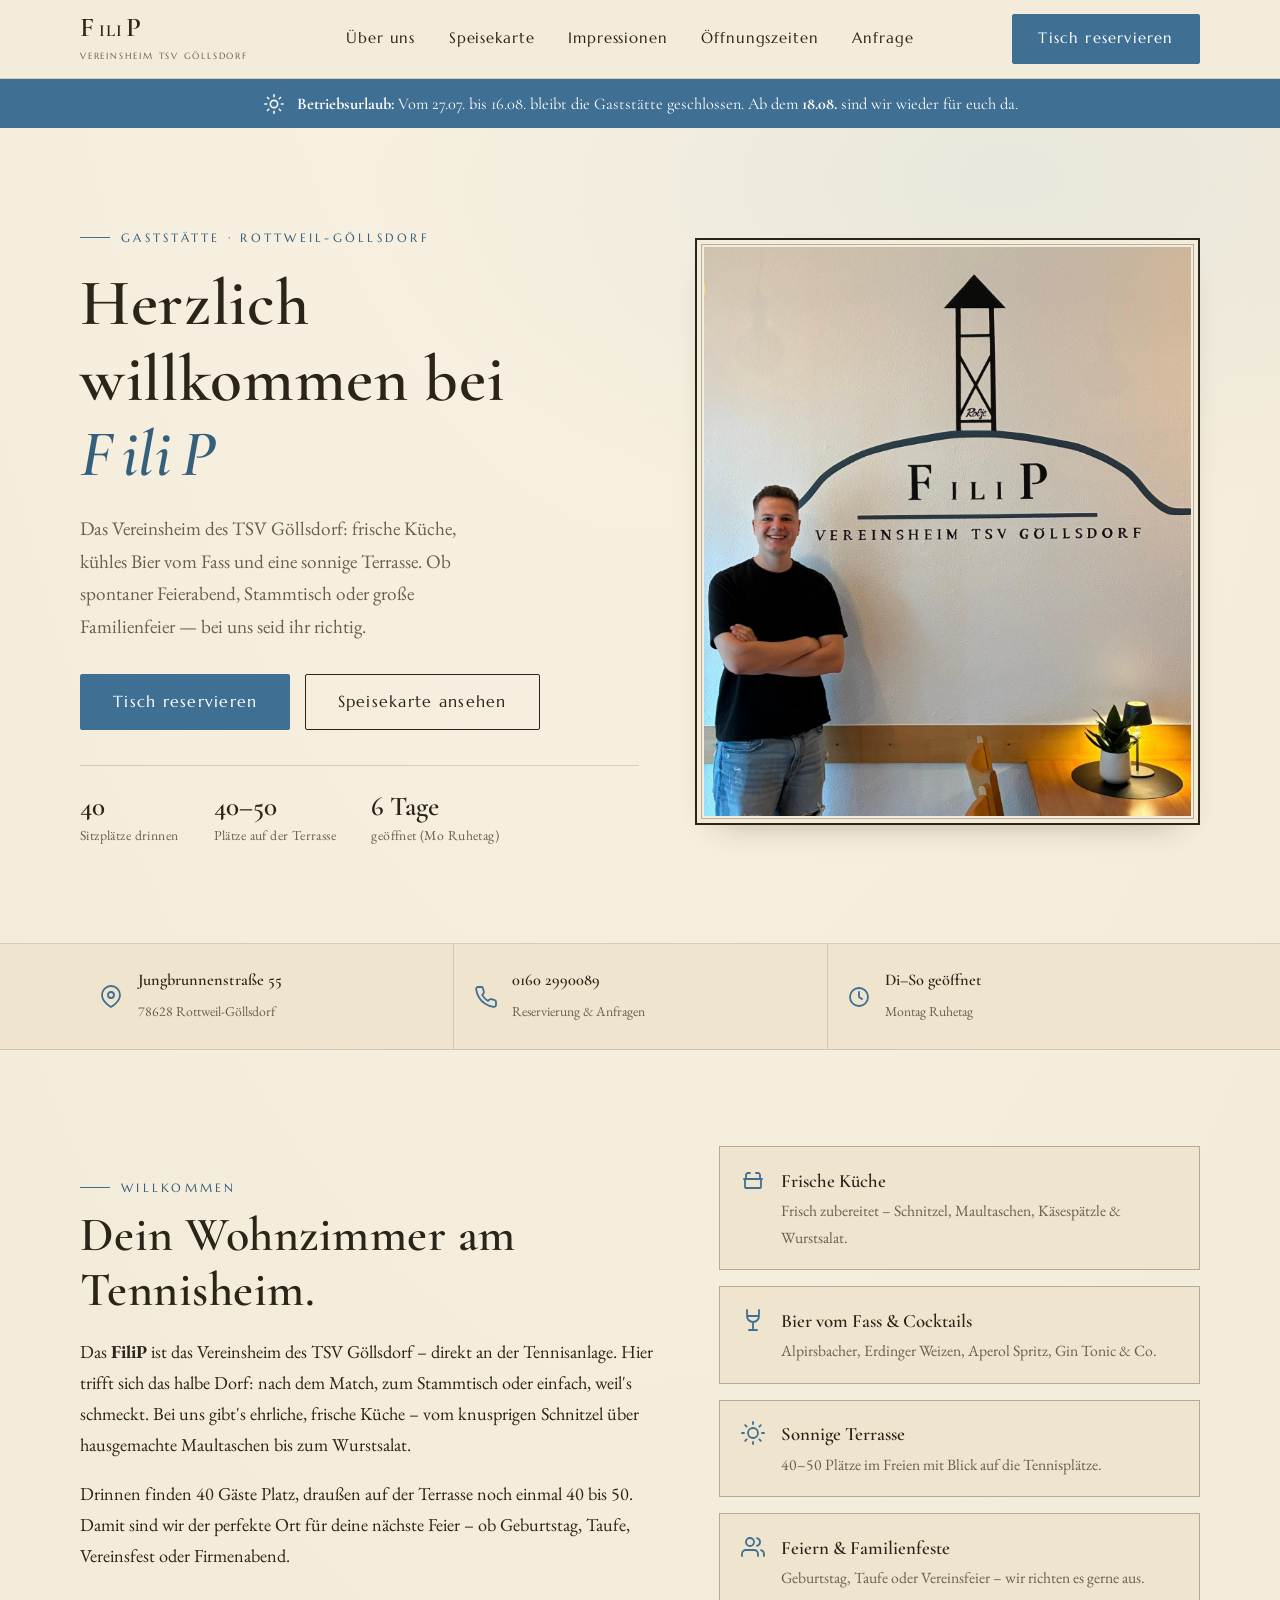
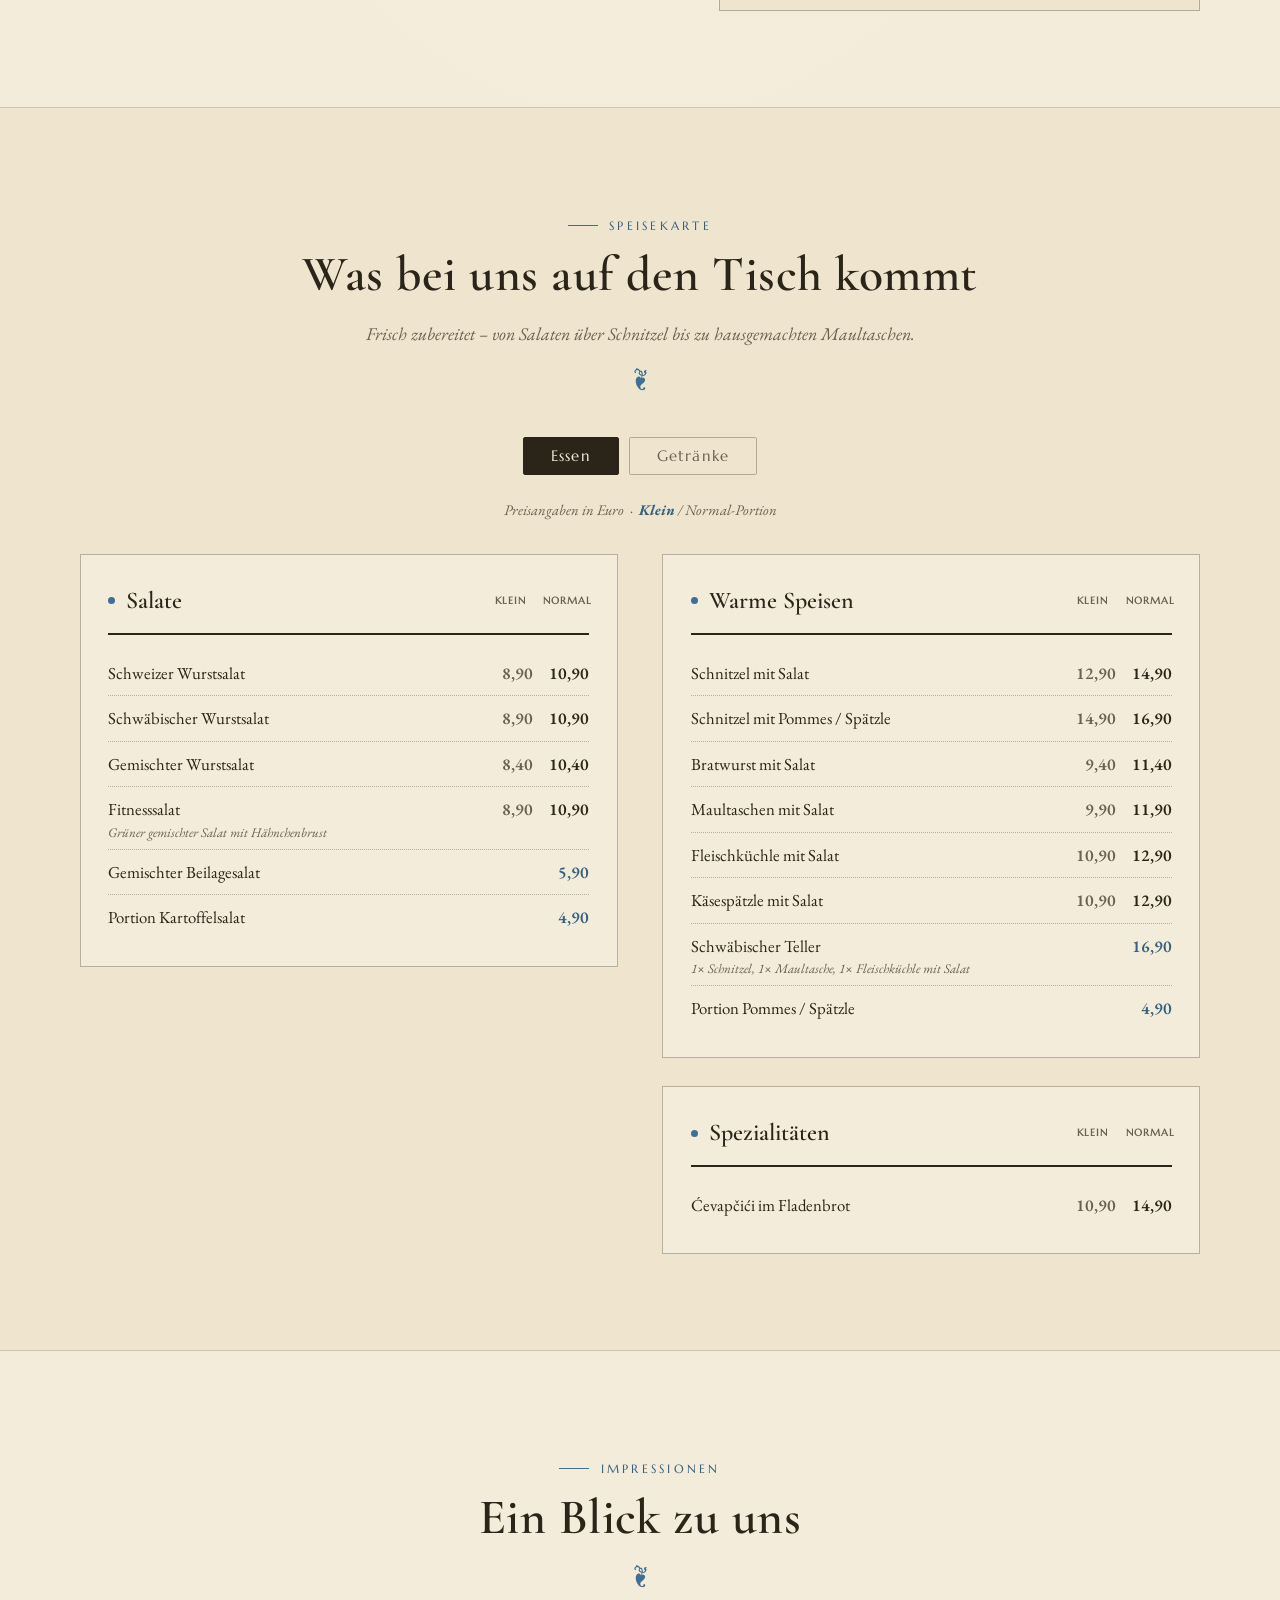
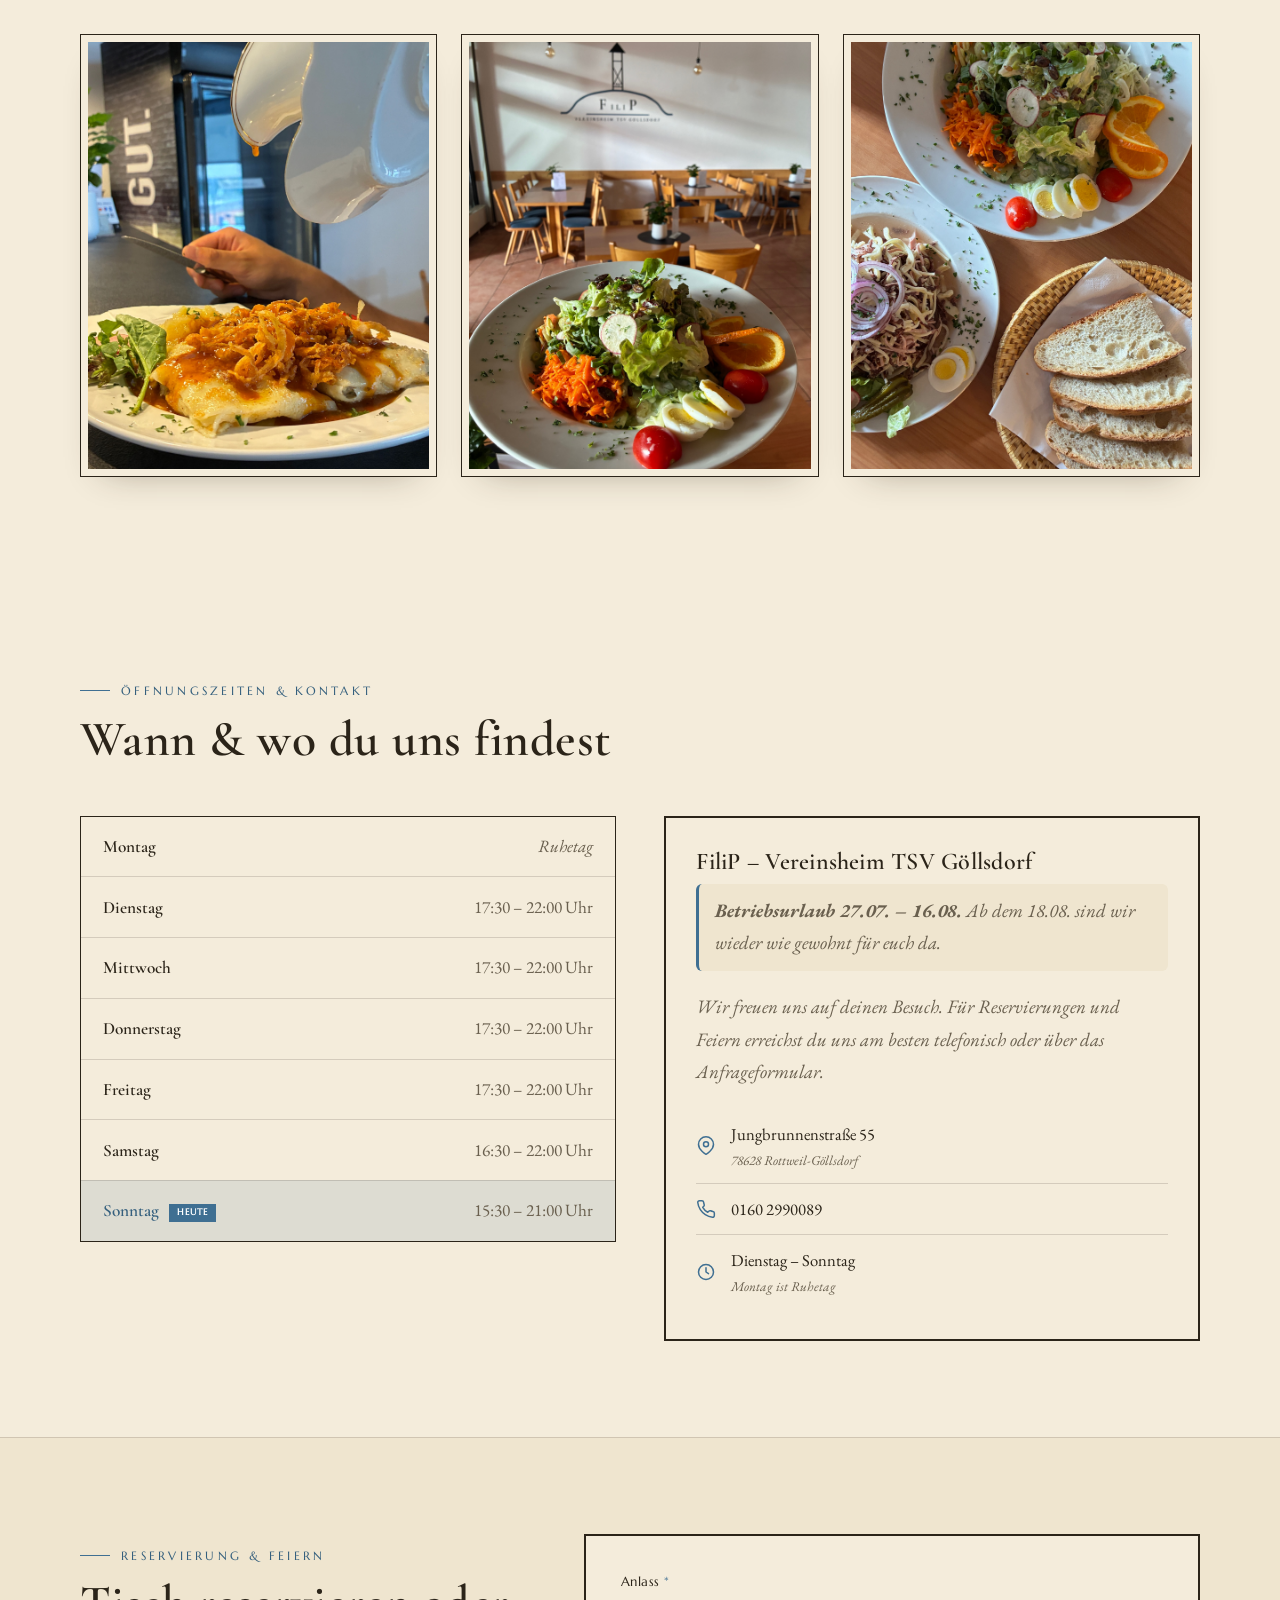
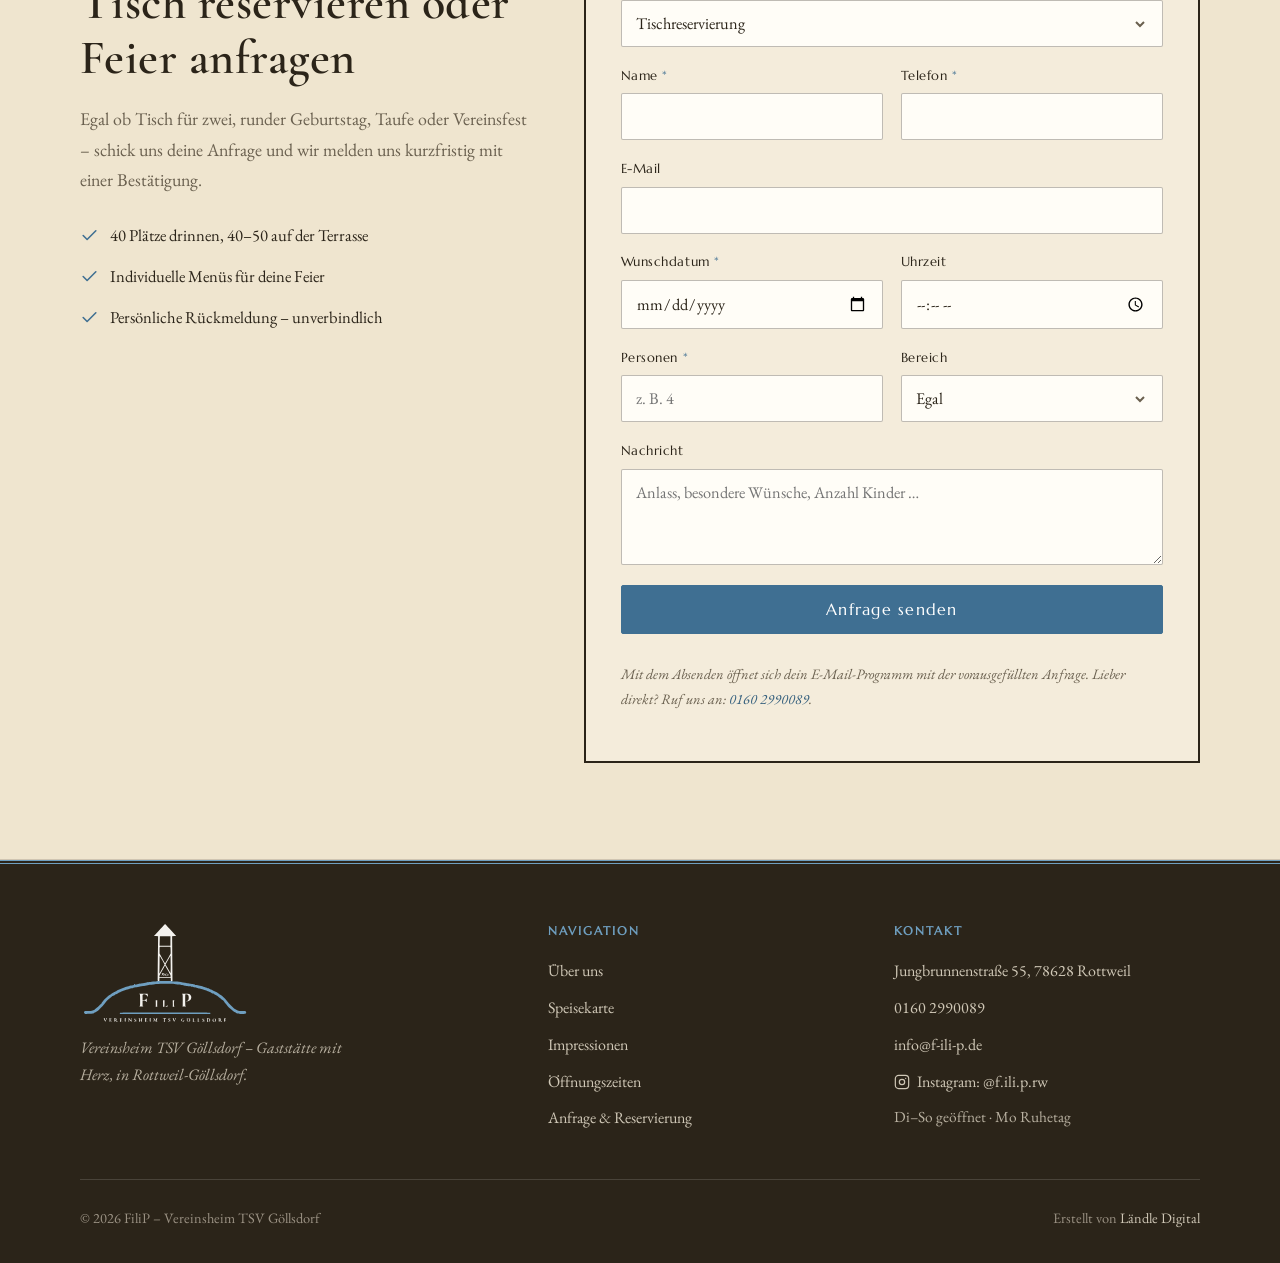
==== commit 9e229cfa: "Add files via upload" ====
--- a/index.html
+++ b/index.html
@@ -527,8 +527,6 @@
   </div>
 </footer>
 
-<script src="js/app.js?v=1"></script>
-<!-- WEBUNDO Analytics -->
-<script src="https://analytics.laendle-digital.com/tracker.js" data-website-id="filiprajic" defer></script>
+<script src="app.js?v=1"></script>
 </body>
 </html>
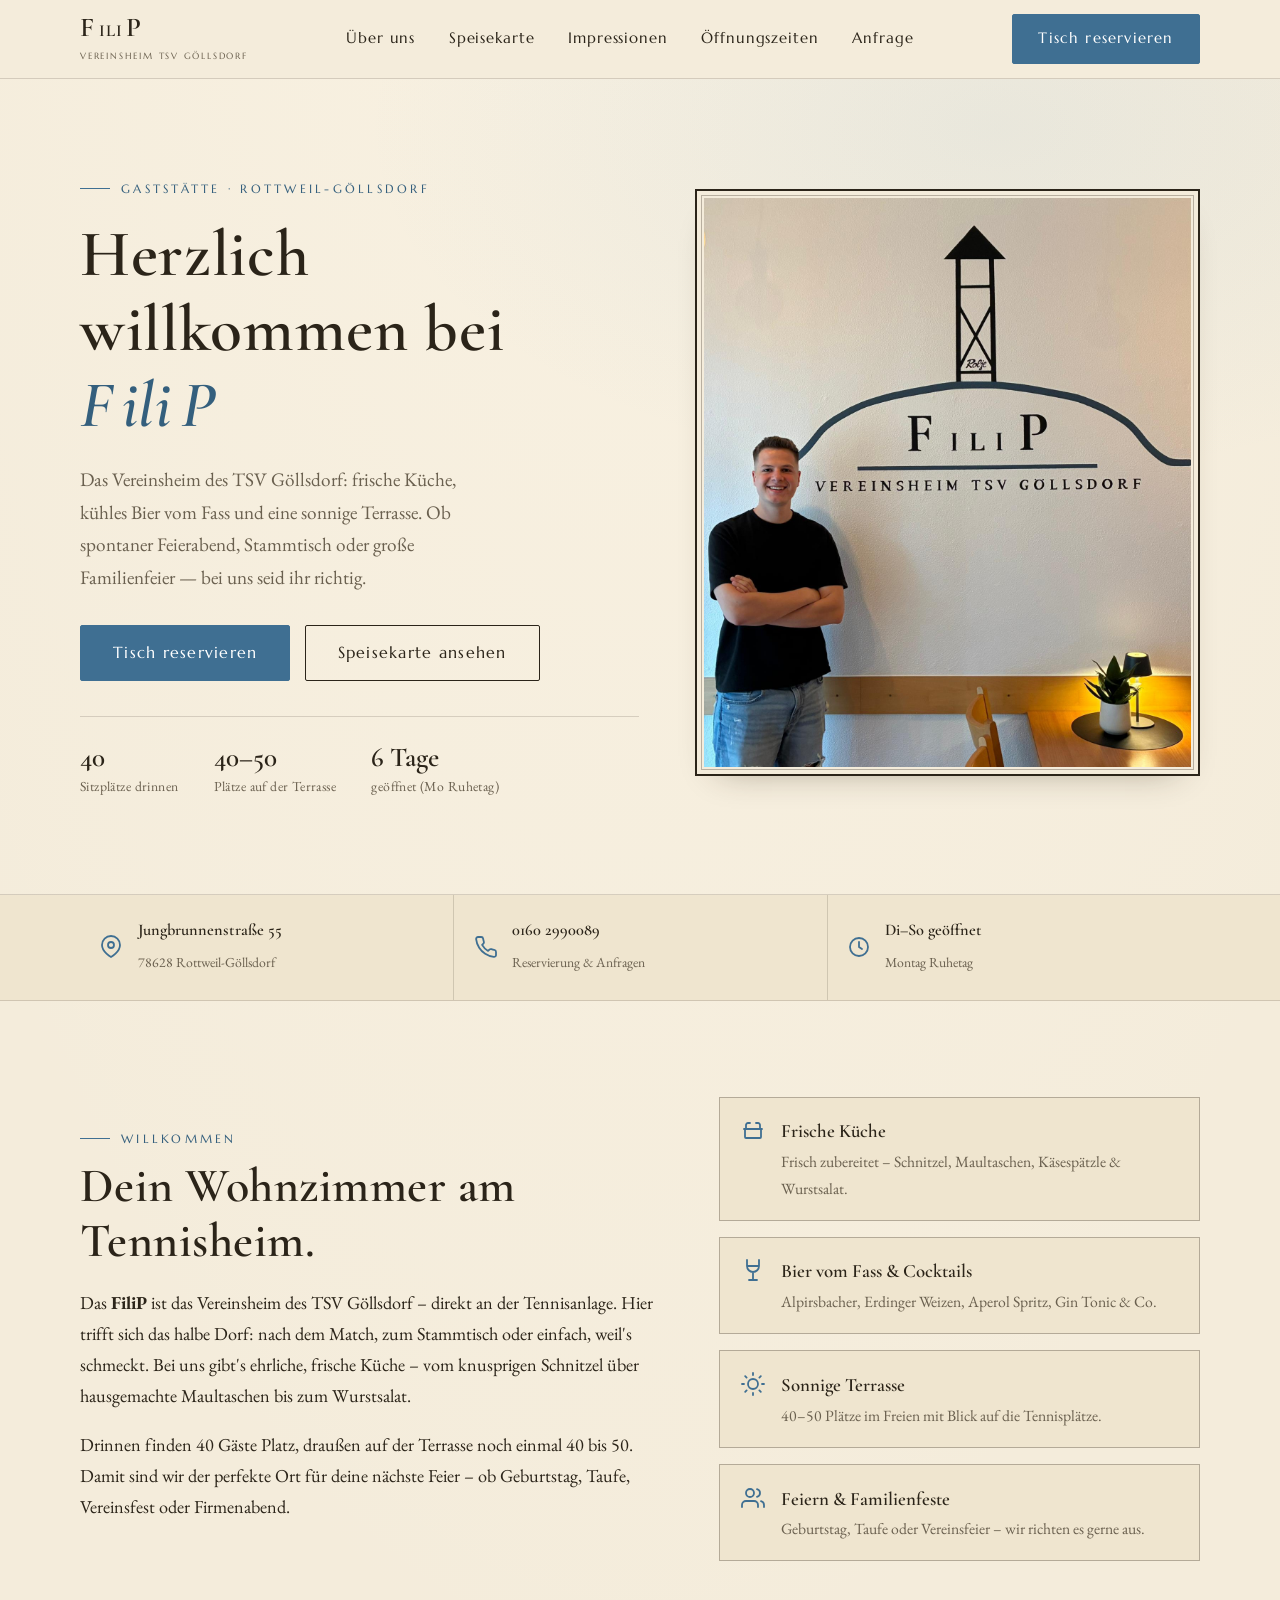
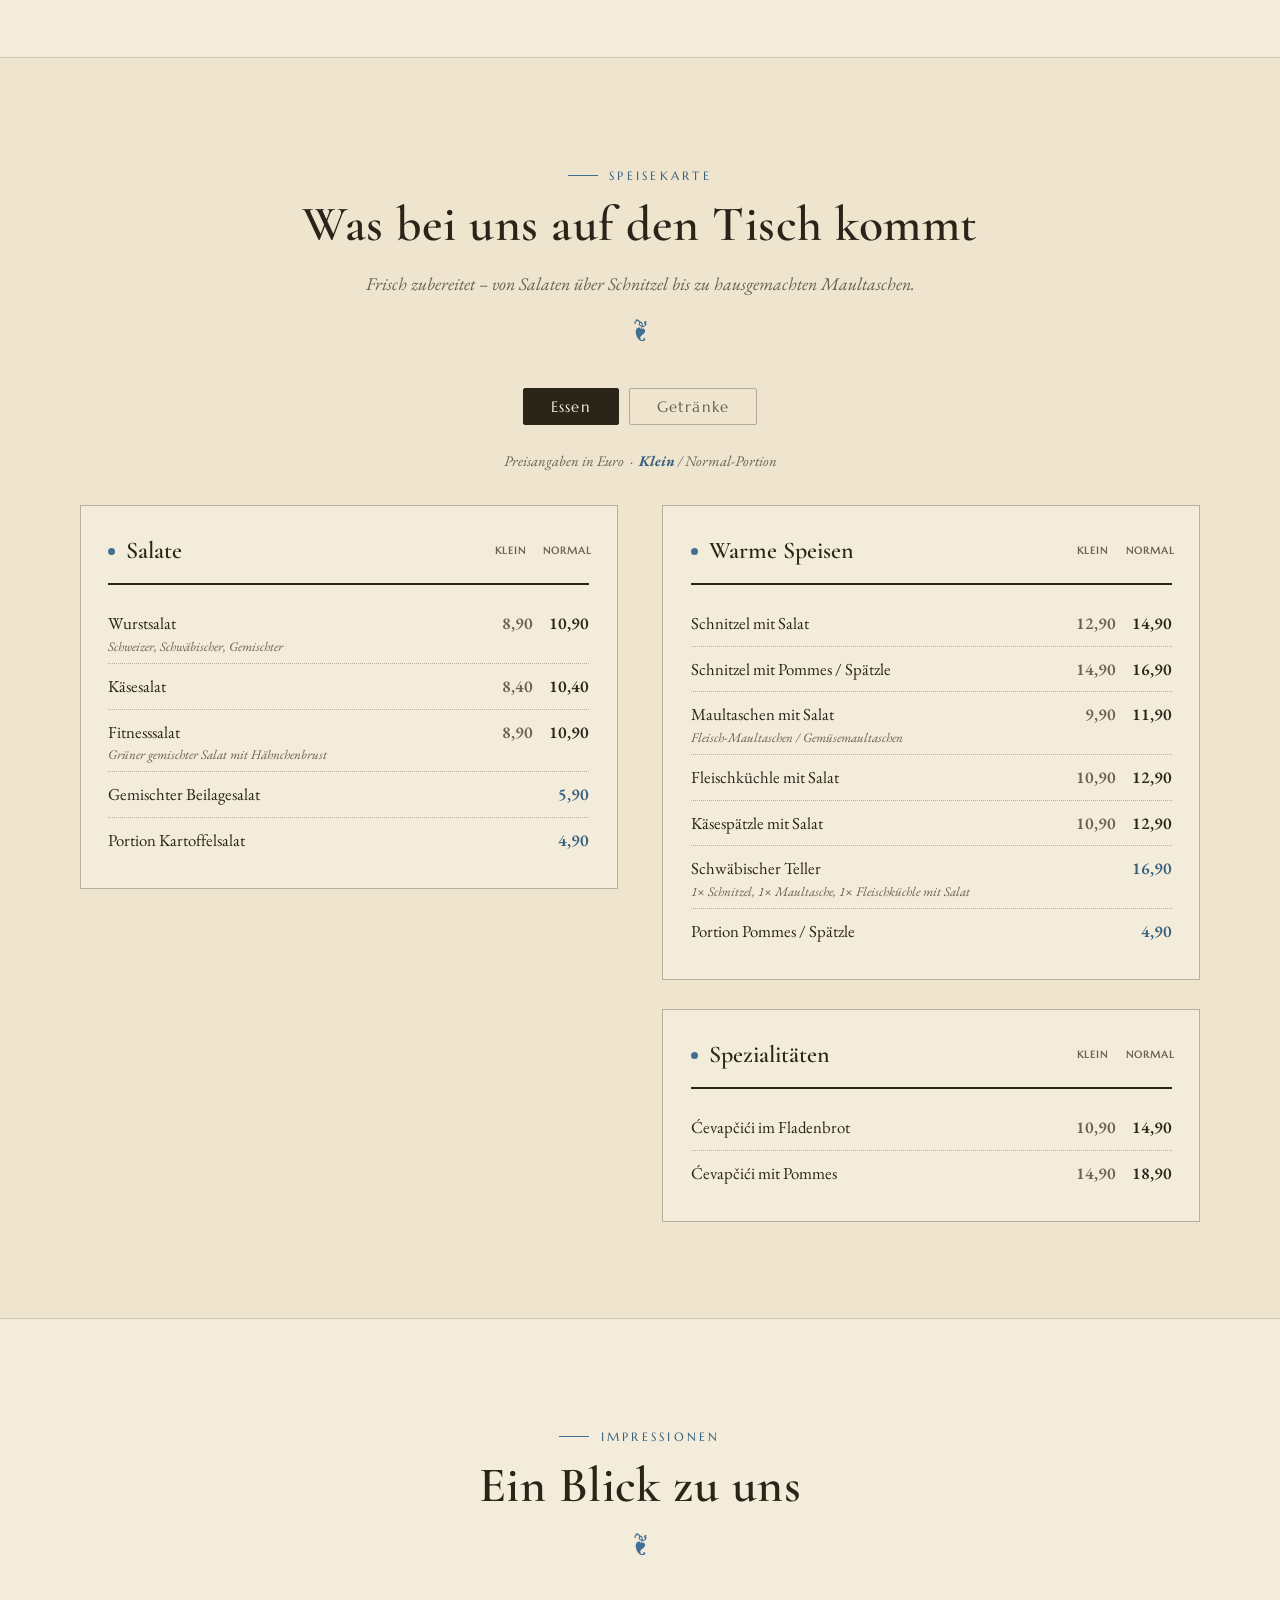
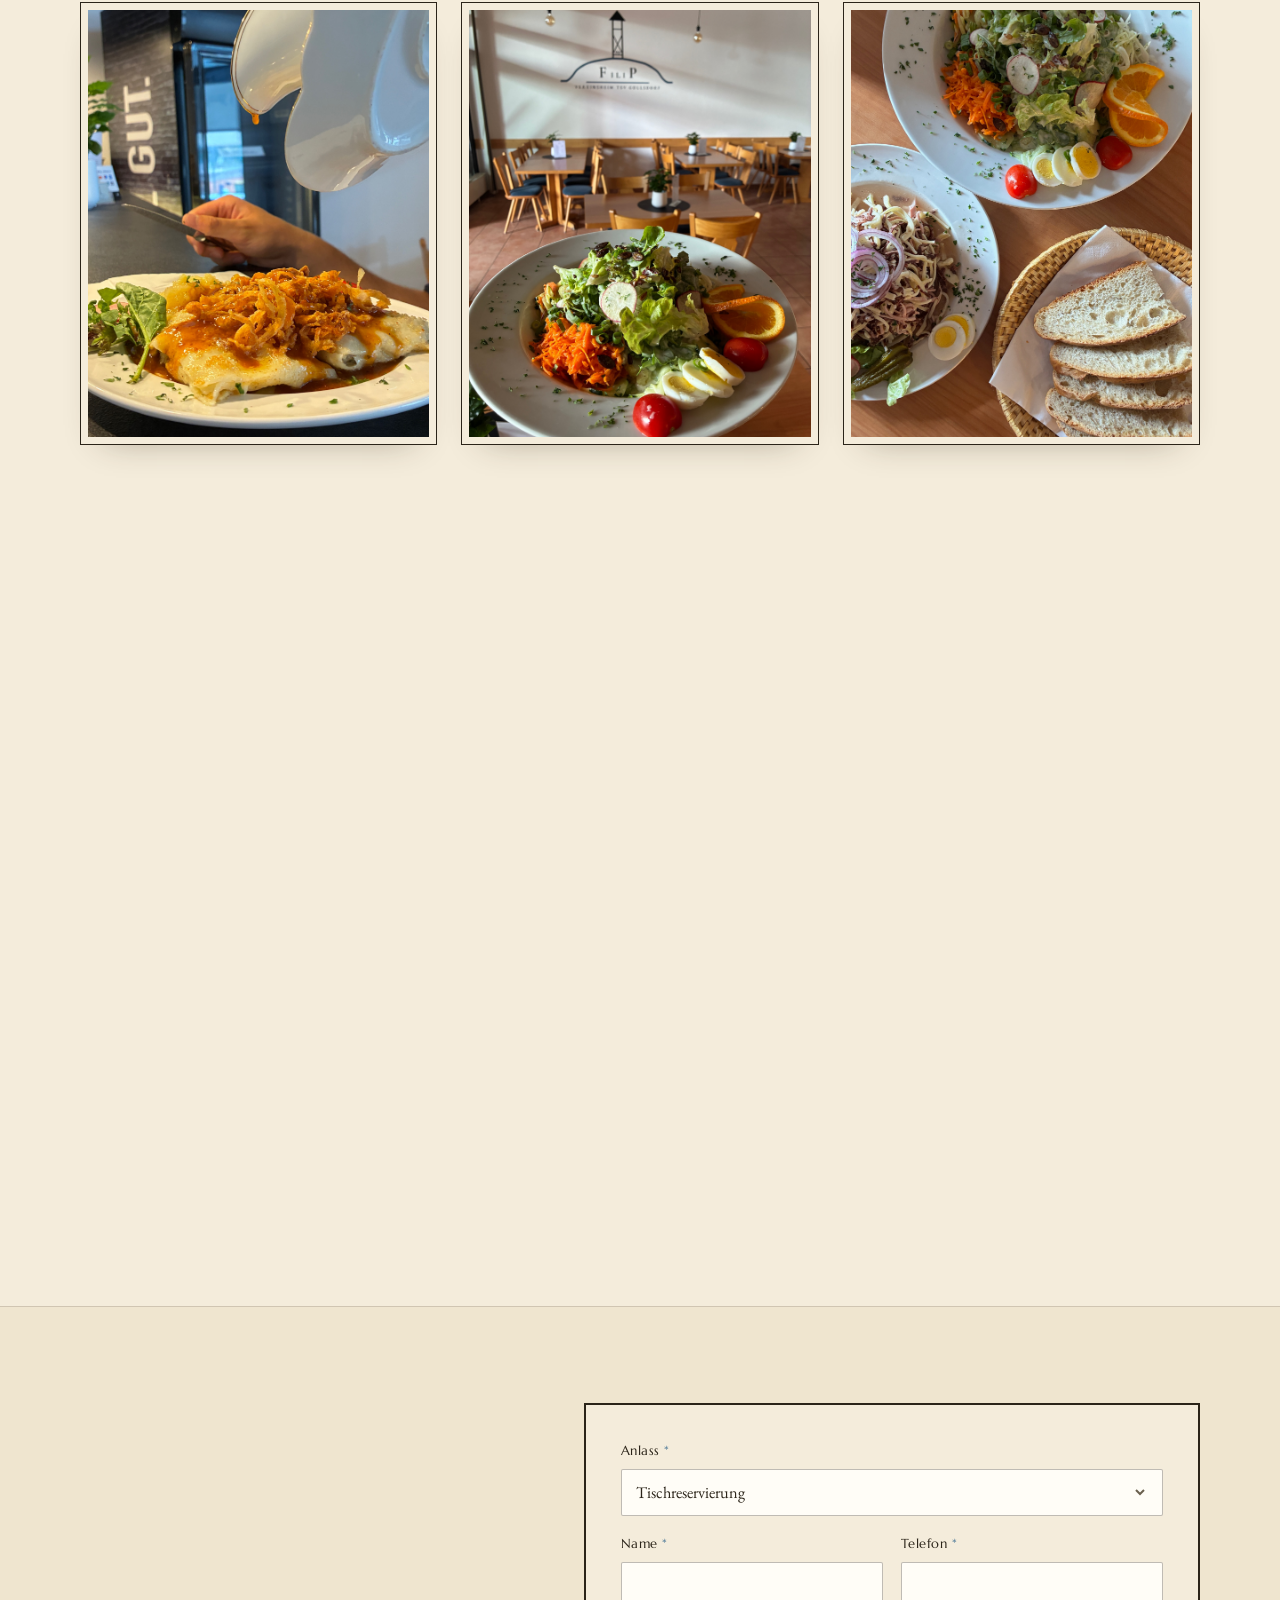
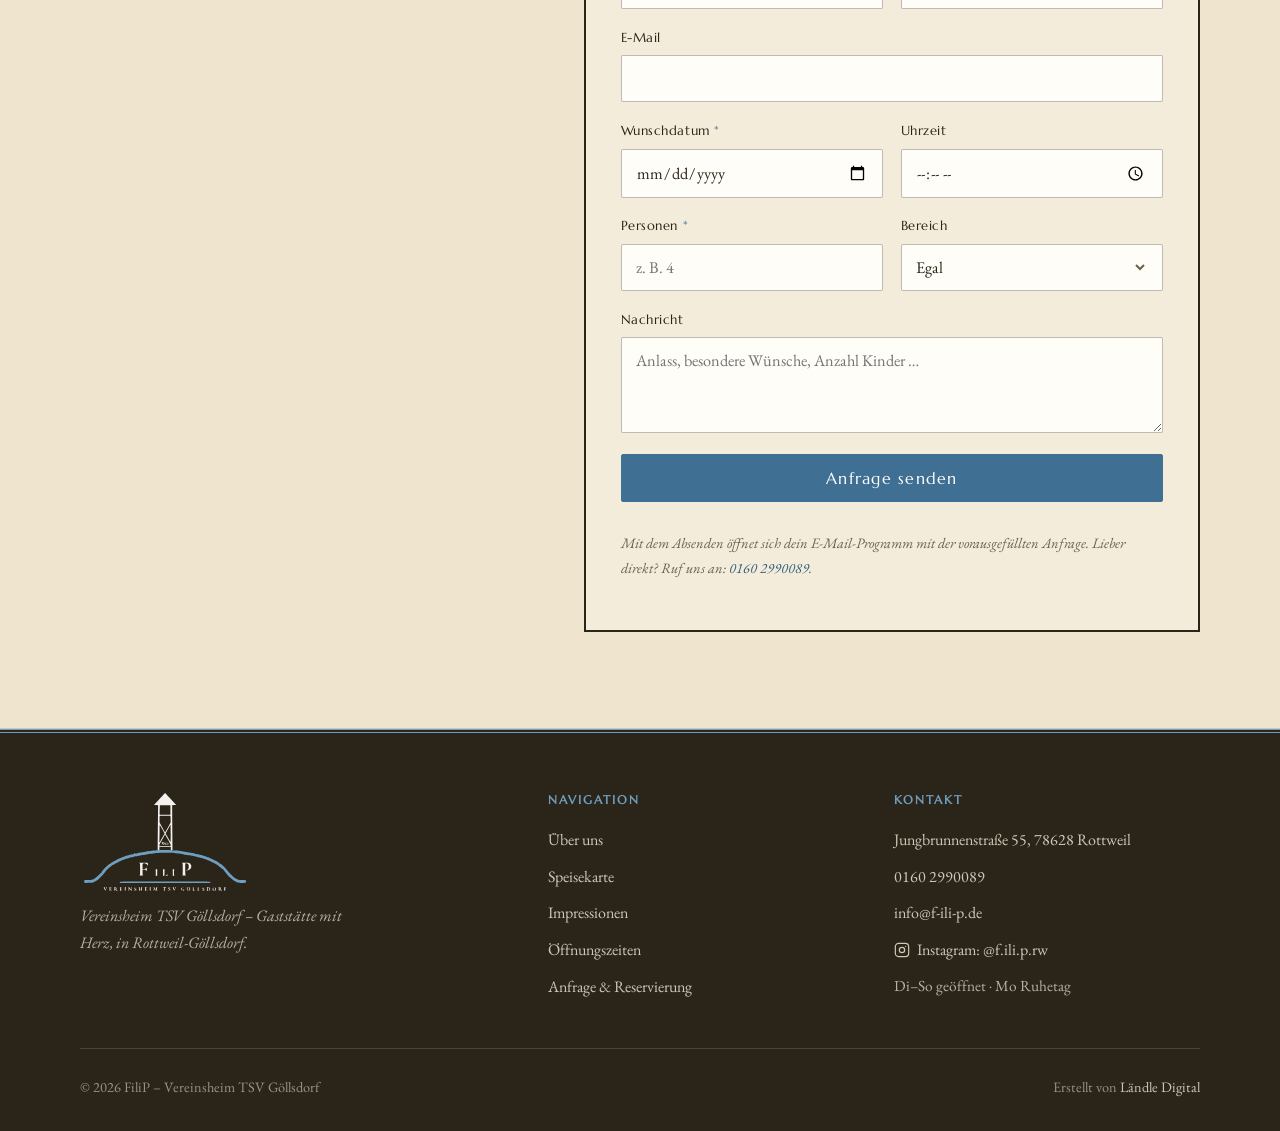
==== commit a54ca48c: "Rename index-34.html to index.html" ====
--- a/index.html
+++ b/index.html
@@ -51,14 +51,6 @@
 
 <main id="top">
 
-<!-- ============================ URLAUB ============================ -->
-<aside class="vacay" role="status">
-  <div class="shell vacay__inner">
-    <svg viewBox="0 0 24 24" fill="none" stroke="currentColor" stroke-width="1.8" stroke-linecap="round" stroke-linejoin="round" aria-hidden="true"><path d="M12 2v2M12 20v2M4.9 4.9l1.4 1.4M17.7 17.7l1.4 1.4M2 12h2M20 12h2M4.9 19.1l1.4-1.4M17.7 6.3l1.4-1.4"/><circle cx="12" cy="12" r="4"/></svg>
-    <p><b>Betriebsurlaub:</b> Vom 27.07. bis 16.08. bleibt die Gaststätte geschlossen. Ab dem <b>18.08.</b> sind wir wieder für euch da.</p>
-  </div>
-</aside>
-
 <!-- ============================ HERO ============================ -->
 <section class="hero">
   <div class="hero__bg" aria-hidden="true"></div>
@@ -153,9 +145,8 @@
 
         <div class="card">
           <div class="card__title"><span class="dot"></span>Salate<span class="head"><span>Klein</span><span>Normal</span></span></div>
-          <div class="row"><span class="row__name">Schweizer Wurstsalat</span><span class="row__price is-muted">8,90</span><span class="row__price">10,90</span></div>
-          <div class="row"><span class="row__name">Schwäbischer Wurstsalat</span><span class="row__price is-muted">8,90</span><span class="row__price">10,90</span></div>
-          <div class="row"><span class="row__name">Gemischter Wurstsalat</span><span class="row__price is-muted">8,40</span><span class="row__price">10,40</span></div>
+          <div class="row"><span class="row__name">Wurstsalat<small>Schweizer, Schwäbischer, Gemischter</small></span><span class="row__price is-muted">8,90</span><span class="row__price">10,90</span></div>
+          <div class="row"><span class="row__name">Käsesalat</span><span class="row__price is-muted">8,40</span><span class="row__price">10,40</span></div>
           <div class="row"><span class="row__name">Fitnesssalat<small>Grüner gemischter Salat mit Hähnchenbrust</small></span><span class="row__price is-muted">8,90</span><span class="row__price">10,90</span></div>
           <div class="row row--single"><span class="row__name">Gemischter Beilagesalat</span><span class="row__price">5,90</span></div>
           <div class="row row--single"><span class="row__name">Portion Kartoffelsalat</span><span class="row__price">4,90</span></div>
@@ -165,8 +156,7 @@
           <div class="card__title"><span class="dot"></span>Warme Speisen<span class="head"><span>Klein</span><span>Normal</span></span></div>
           <div class="row"><span class="row__name">Schnitzel mit Salat</span><span class="row__price is-muted">12,90</span><span class="row__price">14,90</span></div>
           <div class="row"><span class="row__name">Schnitzel mit Pommes / Spätzle</span><span class="row__price is-muted">14,90</span><span class="row__price">16,90</span></div>
-          <div class="row"><span class="row__name">Bratwurst mit Salat</span><span class="row__price is-muted">9,40</span><span class="row__price">11,40</span></div>
-          <div class="row"><span class="row__name">Maultaschen mit Salat</span><span class="row__price is-muted">9,90</span><span class="row__price">11,90</span></div>
+          <div class="row"><span class="row__name">Maultaschen mit Salat<small>Fleisch-Maultaschen / Gemüsemaultaschen</small></span><span class="row__price is-muted">9,90</span><span class="row__price">11,90</span></div>
           <div class="row"><span class="row__name">Fleischküchle mit Salat</span><span class="row__price is-muted">10,90</span><span class="row__price">12,90</span></div>
           <div class="row"><span class="row__name">Käsespätzle mit Salat</span><span class="row__price is-muted">10,90</span><span class="row__price">12,90</span></div>
           <div class="row row--single"><span class="row__name">Schwäbischer Teller<small>1× Schnitzel, 1× Maultasche, 1× Fleischküchle mit Salat</small></span><span class="row__price">16,90</span></div>
@@ -176,6 +166,7 @@
         <div class="card">
           <div class="card__title"><span class="dot"></span>Spezialitäten<span class="head"><span>Klein</span><span>Normal</span></span></div>
           <div class="row"><span class="row__name">Ćevapčići im Fladenbrot</span><span class="row__price is-muted">10,90</span><span class="row__price">14,90</span></div>
+          <div class="row"><span class="row__name">Ćevapčići mit Pommes</span><span class="row__price is-muted">14,90</span><span class="row__price">18,90</span></div>
         </div>
       </div>
     </div>
@@ -196,11 +187,12 @@
 
         <div class="card">
           <div class="card__title"><span class="dot"></span>Softdrinks<span class="head"><span>0,2l</span><span>0,4l</span></span></div>
-          <div class="row"><span class="row__name">Coca Cola / Fanta / Sprite / Spezi</span><span class="row__price is-muted">3,10</span><span class="row__price">3,60</span></div>
-          <div class="row"><span class="row__name">Iso Sport / Cedevita</span><span class="row__price is-muted">3,10</span><span class="row__price">3,60</span></div>
-          <div class="row"><span class="row__name">Red Bull</span><span class="row__price is-muted">3,50</span><span class="row__price">—</span></div>
-          <div class="row"><span class="row__name">Mineral- / Stilles Wasser</span><span class="row__price is-muted">2,70</span><span class="row__price">3,20</span></div>
-          <div class="row row--single"><span class="row__name">Alpirsbacher Klostergarten 0,33l</span><span class="row__price">3,10</span></div>
+          <div class="row"><span class="row__name">Softdrinks<small>Coca Cola (Zero) / Fanta / Spezi / Sprite / Iso Sport</small></span><span class="row__price is-muted">3,10</span><span class="row__price">3,60</span></div>
+          <div class="row"><span class="row__name">Wasser<small>Still, Medium, Classic</small></span><span class="row__price is-muted">2,70</span><span class="row__price">3,20</span></div>
+          <div class="row row--single"><span class="row__name">Wasser Flasche 0,75l<small>Still, Medium, Classic</small></span><span class="row__price">4,90</span></div>
+          <div class="row row--single"><span class="row__name">Red Bull 0,25l</span><span class="row__price">3,50</span></div>
+          <div class="row row--single"><span class="row__name">Alpirsbacher Klostergarten 0,33l<small>Johannisbeere, Apfel, Birne-Ingwer</small></span><span class="row__price">3,30</span></div>
+          <div class="row row--single"><span class="row__name">Cedevita 0,3l</span><span class="row__price">3,30</span></div>
         </div>
 
         <div class="card">
@@ -250,7 +242,6 @@
       </div>
       <aside class="hours__aside reveal">
         <h3>FiliP – Vereinsheim TSV Göllsdorf</h3>
-        <p class="hours__note"><b>Betriebsurlaub 27.07. – 16.08.</b> Ab dem 18.08. sind wir wieder wie gewohnt für euch da.</p>
         <p>Wir freuen uns auf deinen Besuch. Für Reservierungen und Feiern erreichst du uns am besten telefonisch oder über das Anfrageformular.</p>
         <div class="contactline">
           <svg viewBox="0 0 24 24" fill="none" stroke="currentColor" stroke-width="1.8" stroke-linecap="round" stroke-linejoin="round"><path d="M21 10c0 7-9 12-9 12s-9-5-9-12a9 9 0 0 1 18 0z"/><circle cx="12" cy="10" r="3"/></svg>
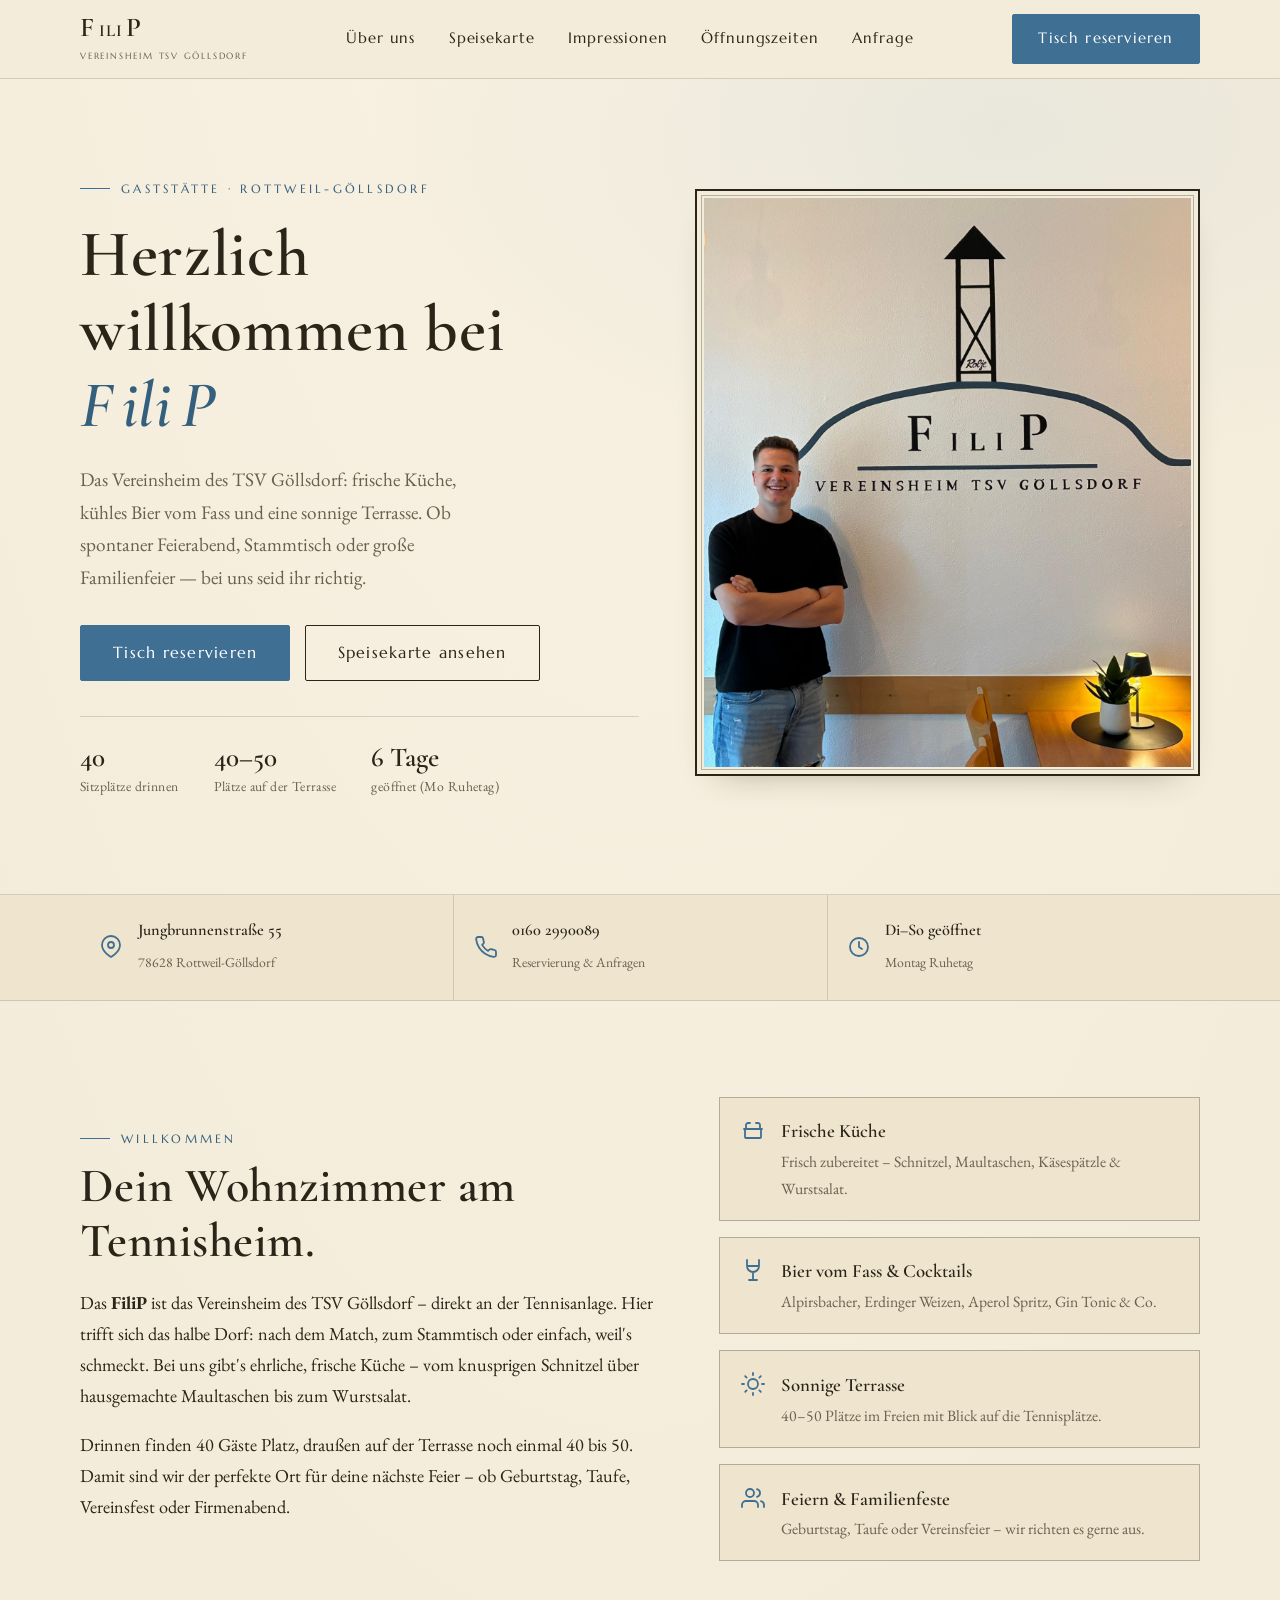
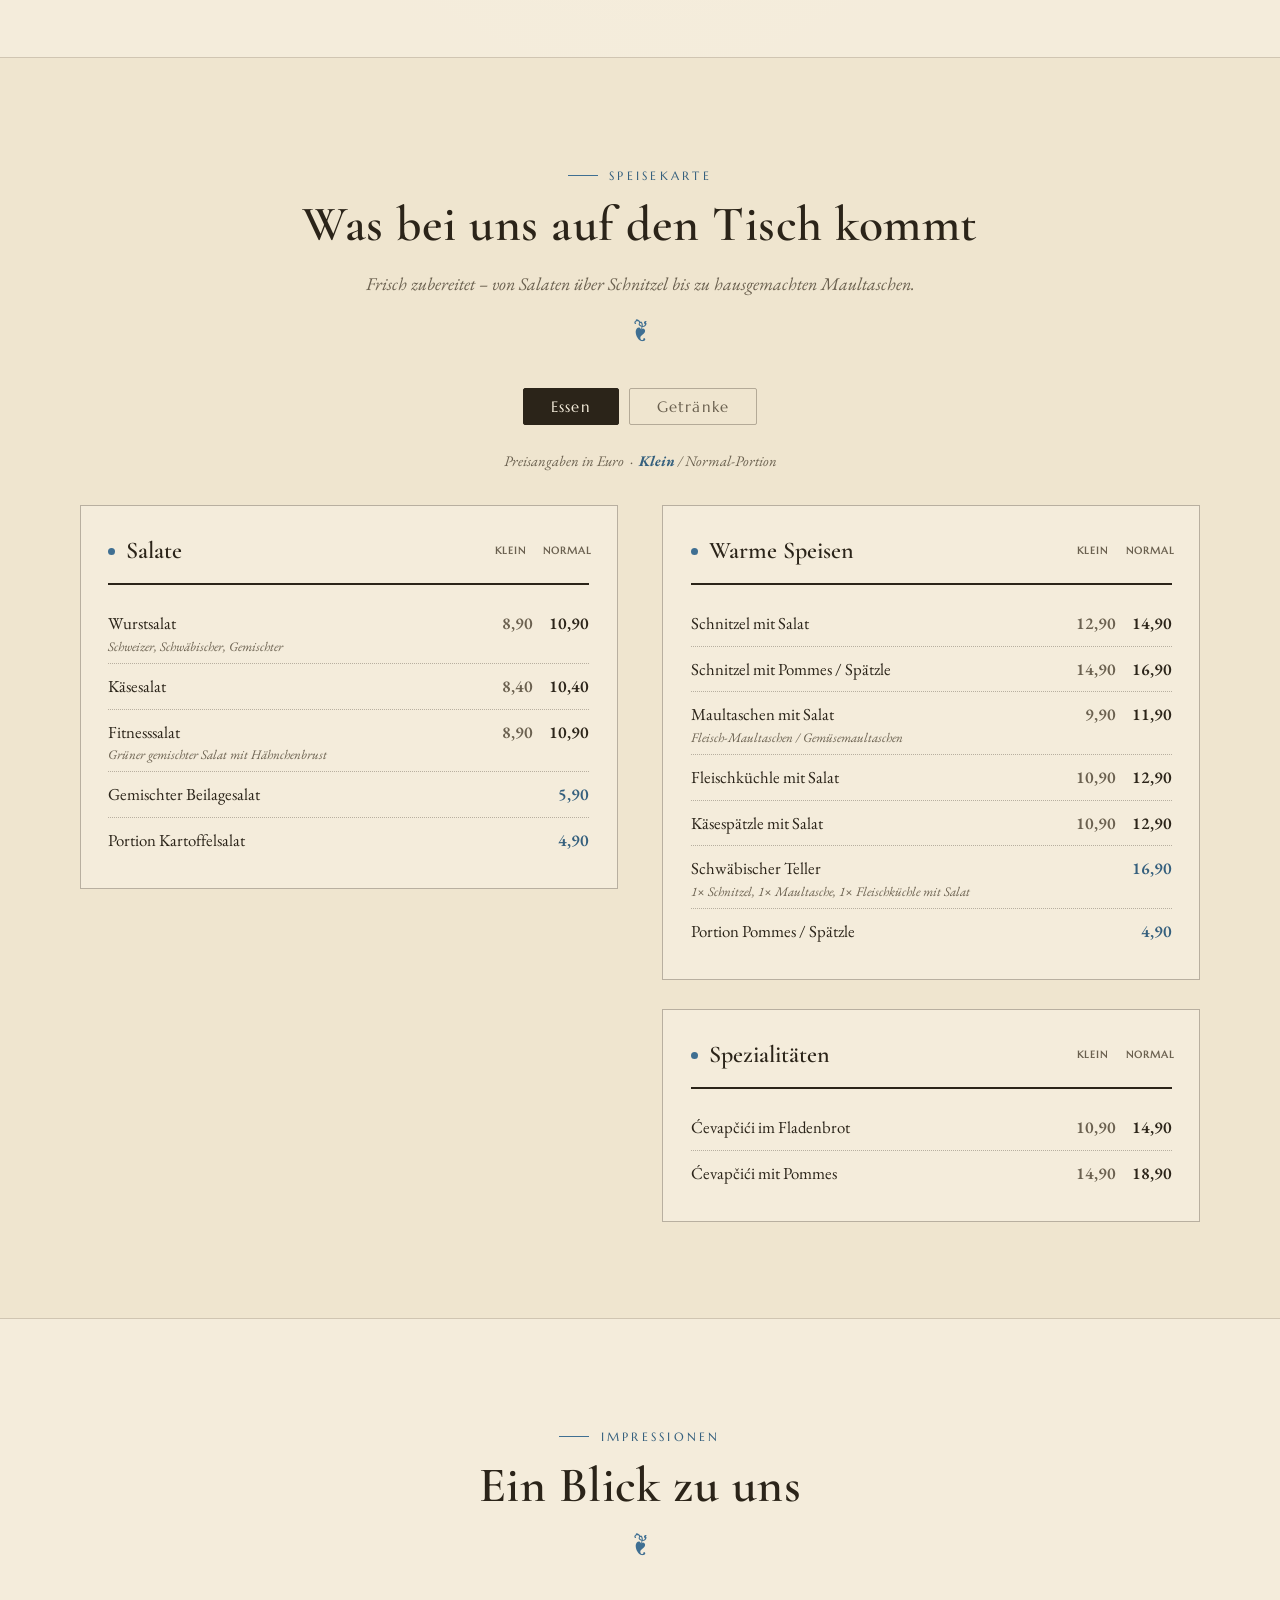
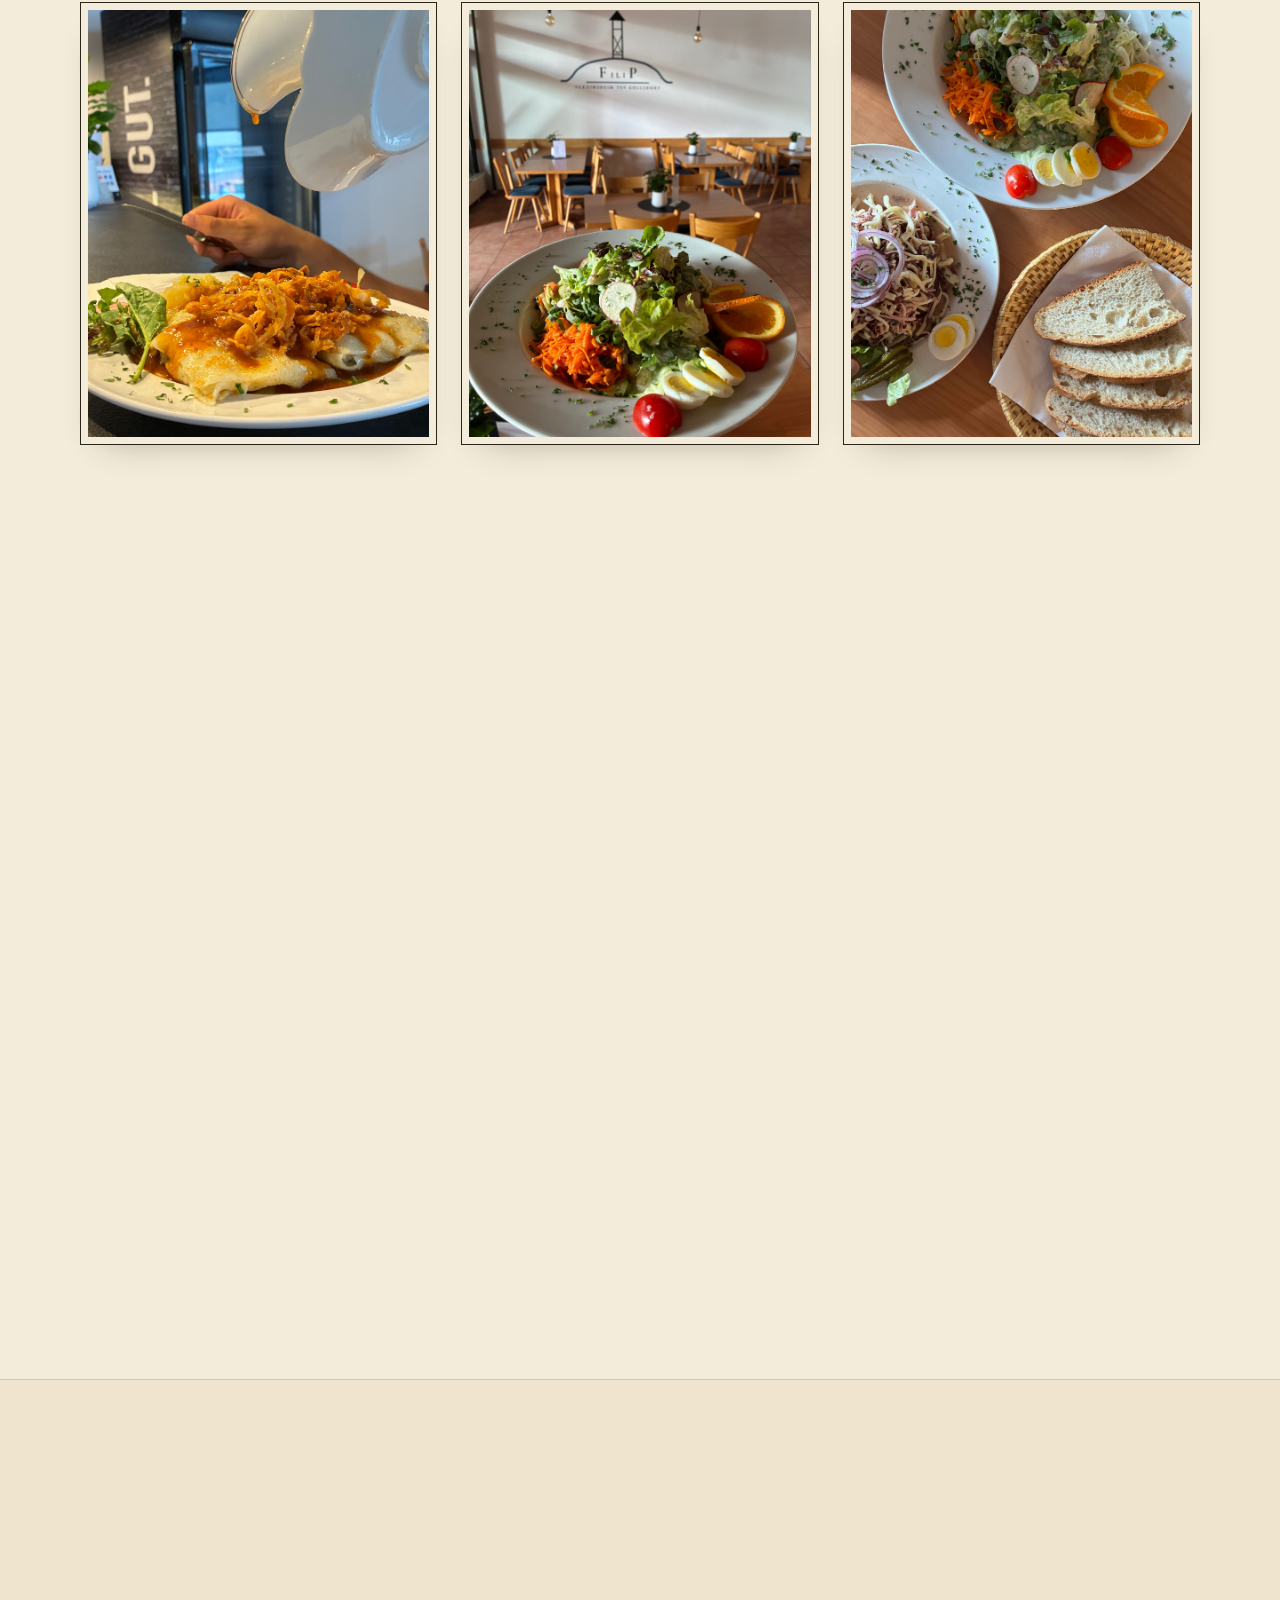
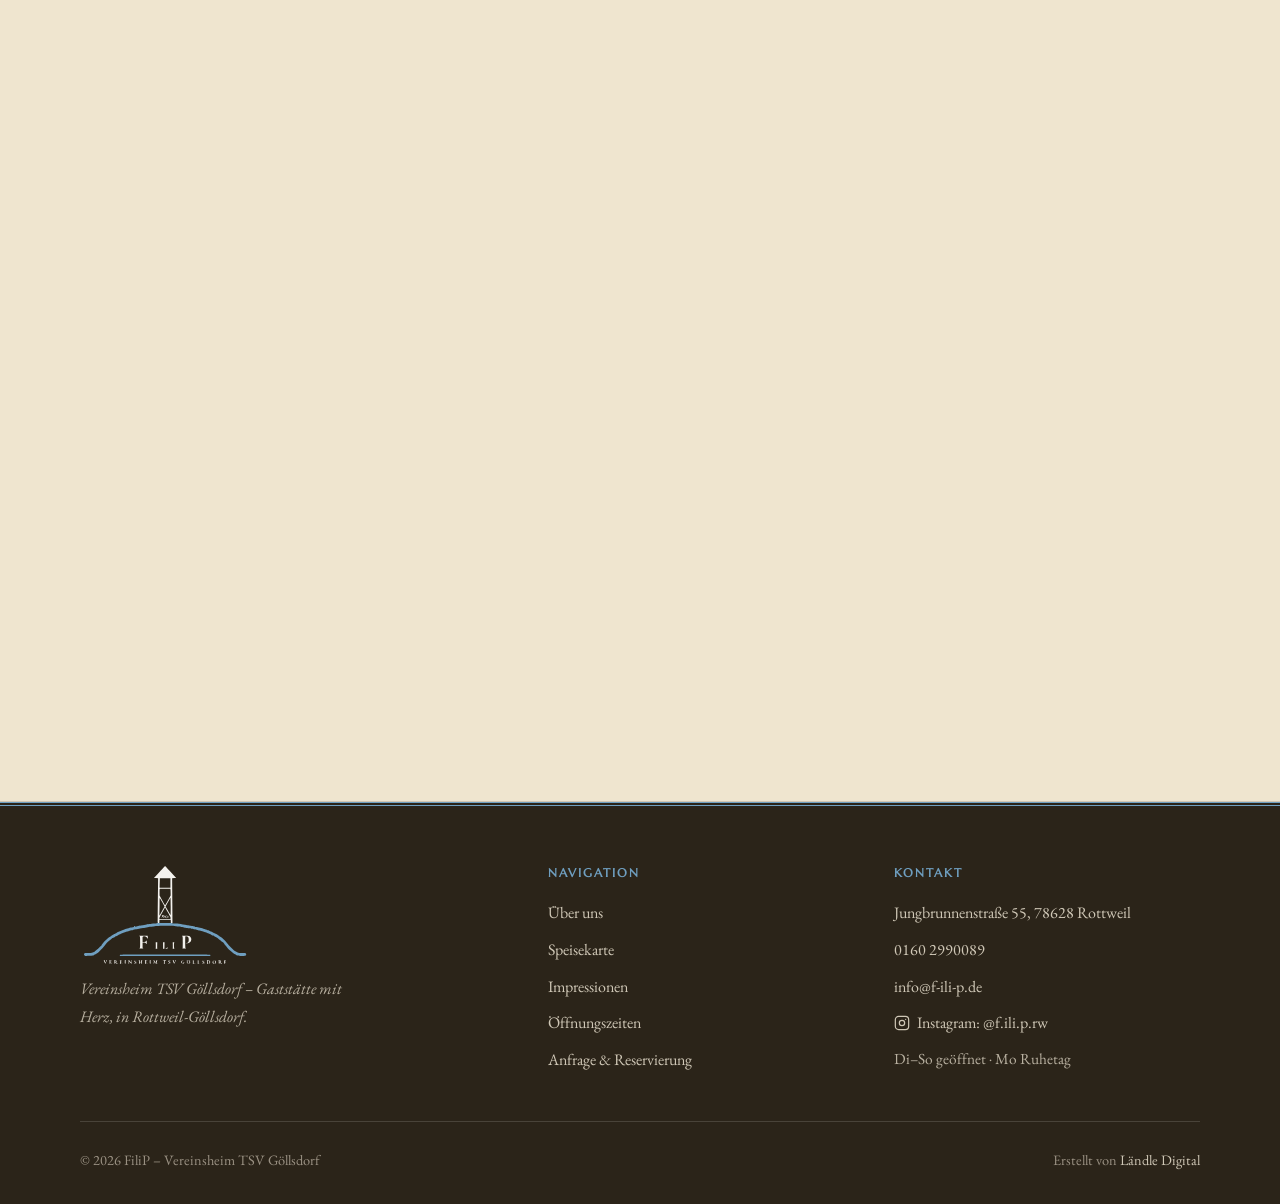
==== commit 01524b1e: "Add files via upload" ====
--- a/index.html
+++ b/index.html
@@ -14,7 +14,7 @@
 <link rel="preconnect" href="https://fonts.googleapis.com" />
 <link rel="preconnect" href="https://fonts.gstatic.com" crossorigin />
 <link href="https://fonts.googleapis.com/css2?family=Cormorant+Garamond:wght@500;600;700&family=EB+Garamond:wght@400;500;600&family=Marcellus&display=swap" rel="stylesheet" />
-<link rel="stylesheet" href="style.css?v=7" />
+<link rel="stylesheet" href="style.css?v=8" />
 </head>
 <body>
 
@@ -239,6 +239,10 @@
         <div class="hours__row" data-day="fr"><span class="hours__day">Freitag</span><span class="hours__time">17:30 – 22:00 Uhr</span></div>
         <div class="hours__row" data-day="sa"><span class="hours__day">Samstag</span><span class="hours__time">16:30 – 22:00 Uhr</span></div>
         <div class="hours__row" data-day="so"><span class="hours__day">Sonntag</span><span class="hours__time">15:30 – 21:00 Uhr</span></div>
+        <p class="hours__kitchen">
+          <svg viewBox="0 0 24 24" fill="none" stroke="currentColor" stroke-width="1.8" stroke-linecap="round" stroke-linejoin="round" aria-hidden="true"><path d="M3 2v7a3 3 0 0 0 3 3v10M6 2v6M9 2v6M18 2c-1.7 0-3 2-3 5s.6 4 2 4v9"/></svg>
+          <span>Warme Küche ab 18:00 Uhr bis 21:30 Uhr<small>Sonntags bis 21:00 Uhr</small></span>
+        </p>
       </div>
       <aside class="hours__aside reveal">
         <h3>FiliP – Vereinsheim TSV Göllsdorf</h3>
--- a/style.css
+++ b/style.css
@@ -232,6 +232,12 @@
 .hours__day{font-family:var(--serif);font-weight:600}
 .hours__time{color:var(--muted);font-variant-numeric:tabular-nums}
 .hours__time.closed{font-style:italic}
+.hours__kitchen{display:flex;align-items:center;gap:.75rem;margin:0;
+  padding:.95rem 1.4rem;border-top:2px solid var(--ink);background:var(--bg-2)}
+.hours__kitchen svg{width:20px;height:20px;color:var(--blue);flex:none}
+.hours__kitchen span{font-family:var(--serif);font-weight:600;font-size:1rem;line-height:1.3}
+.hours__kitchen small{display:block;font-weight:400;font-style:italic;color:var(--muted);
+  font-size:.85rem;margin-top:.15rem}
 .hours__badge{display:inline-block;margin-left:.6rem;font-family:var(--label);font-size:.58rem;letter-spacing:.1em;text-transform:uppercase;color:#fff;background:var(--blue);padding:.1rem .5rem;vertical-align:middle}
 .hours__aside{border:2px solid var(--ink);padding:1.9rem;background:var(--bg)}
 .hours__aside h3{font-size:1.5rem;margin-bottom:.5rem}
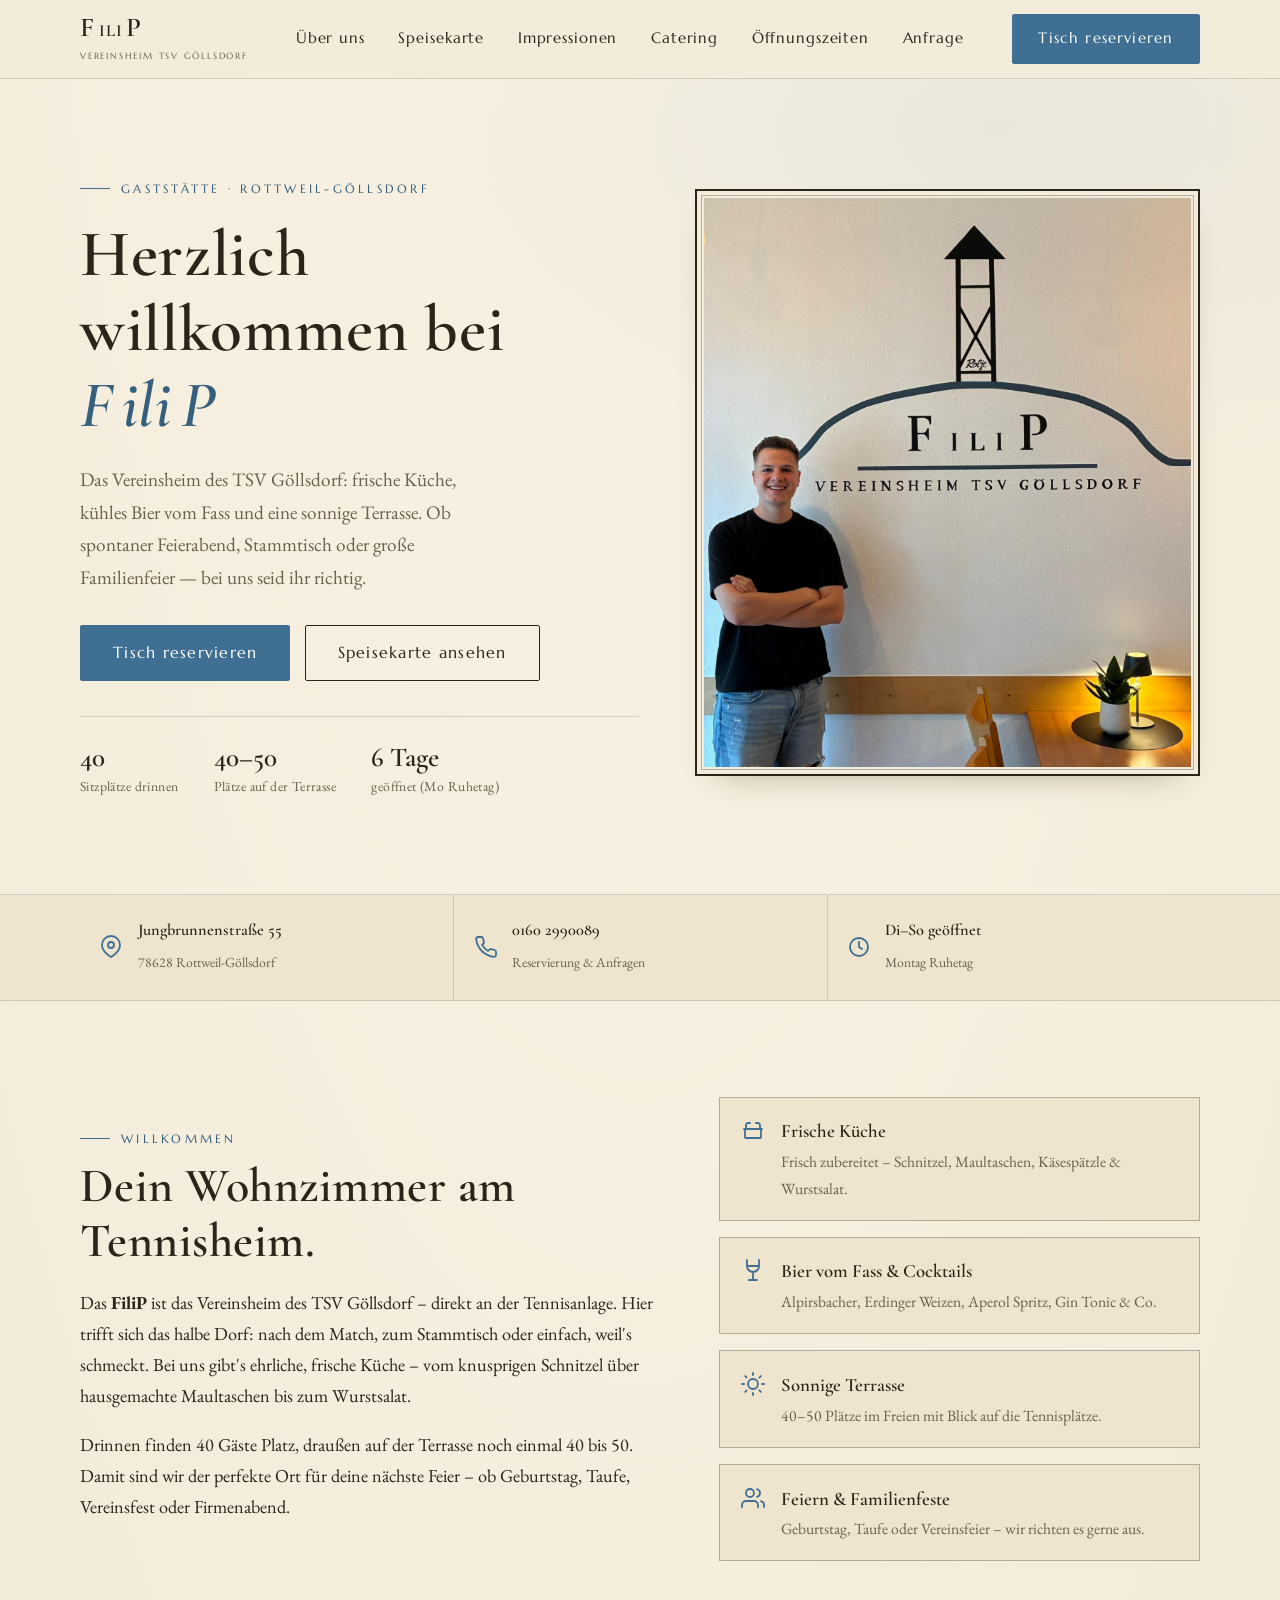
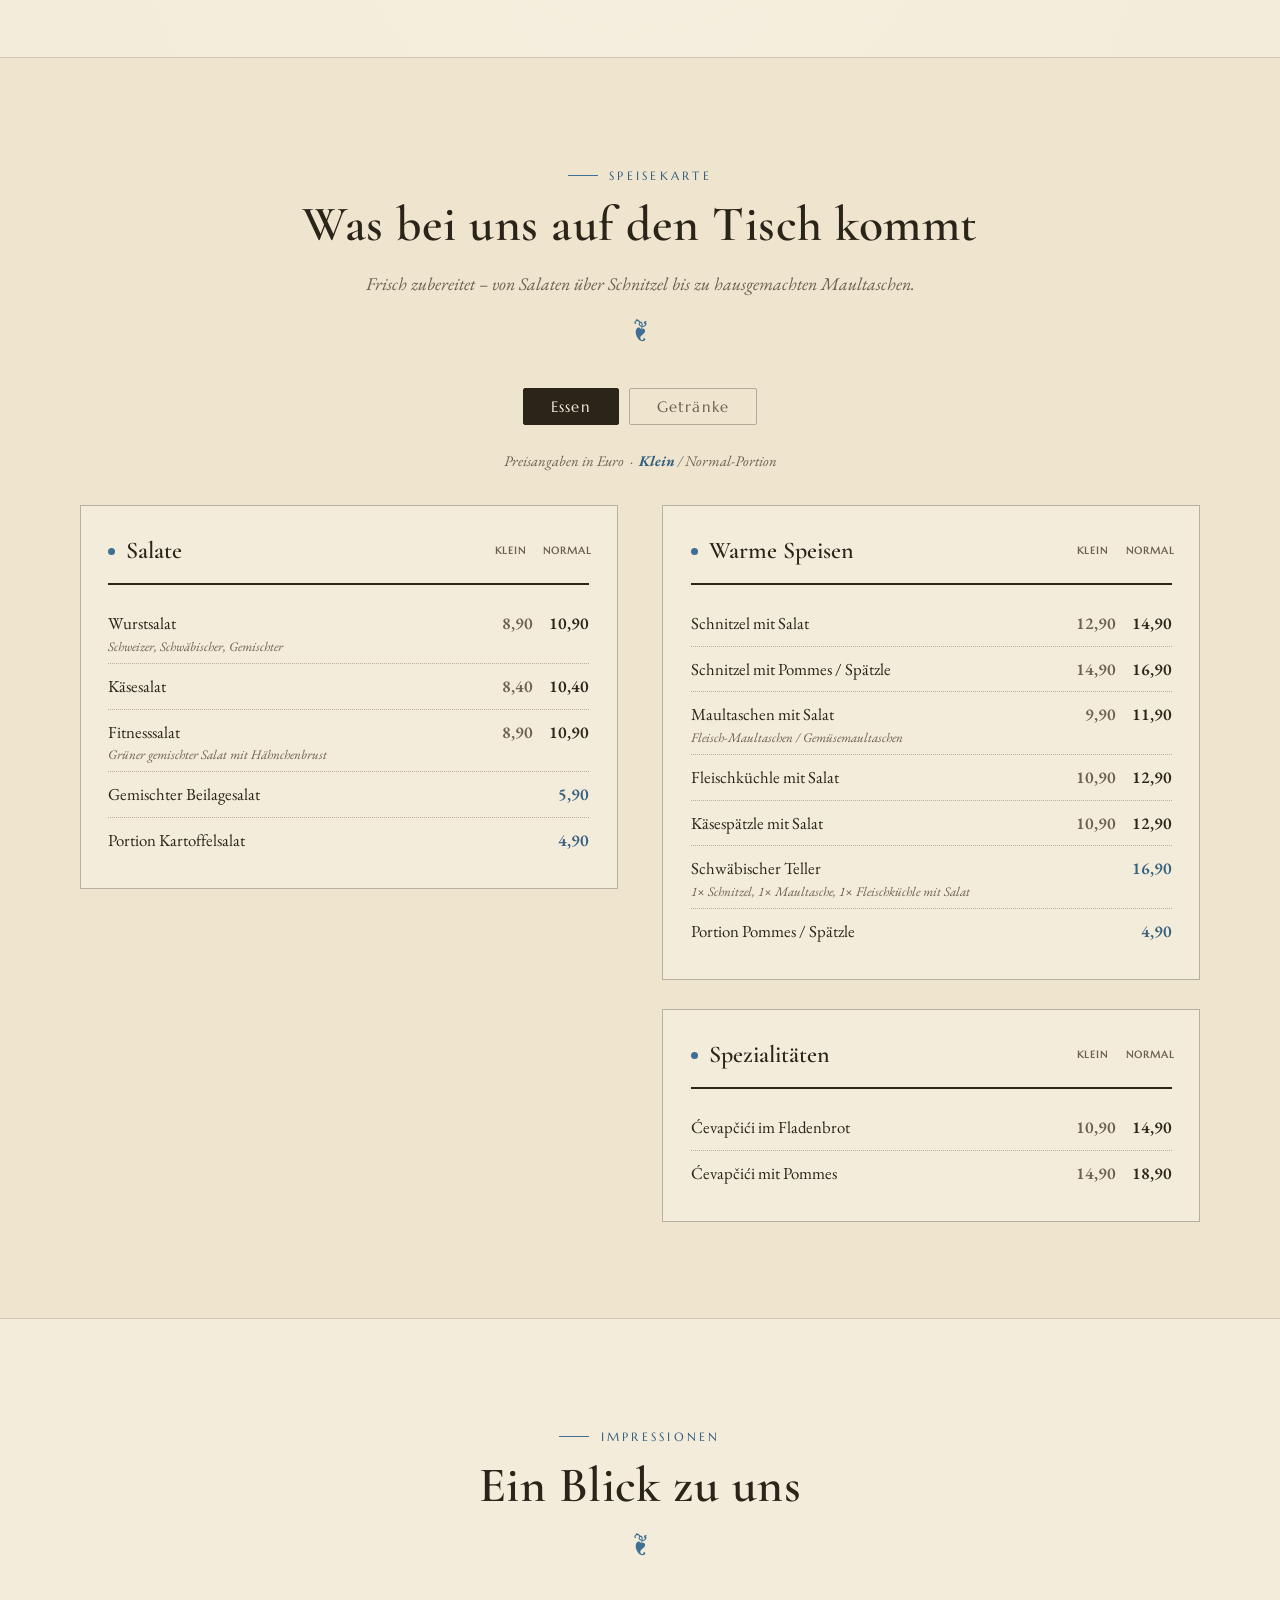
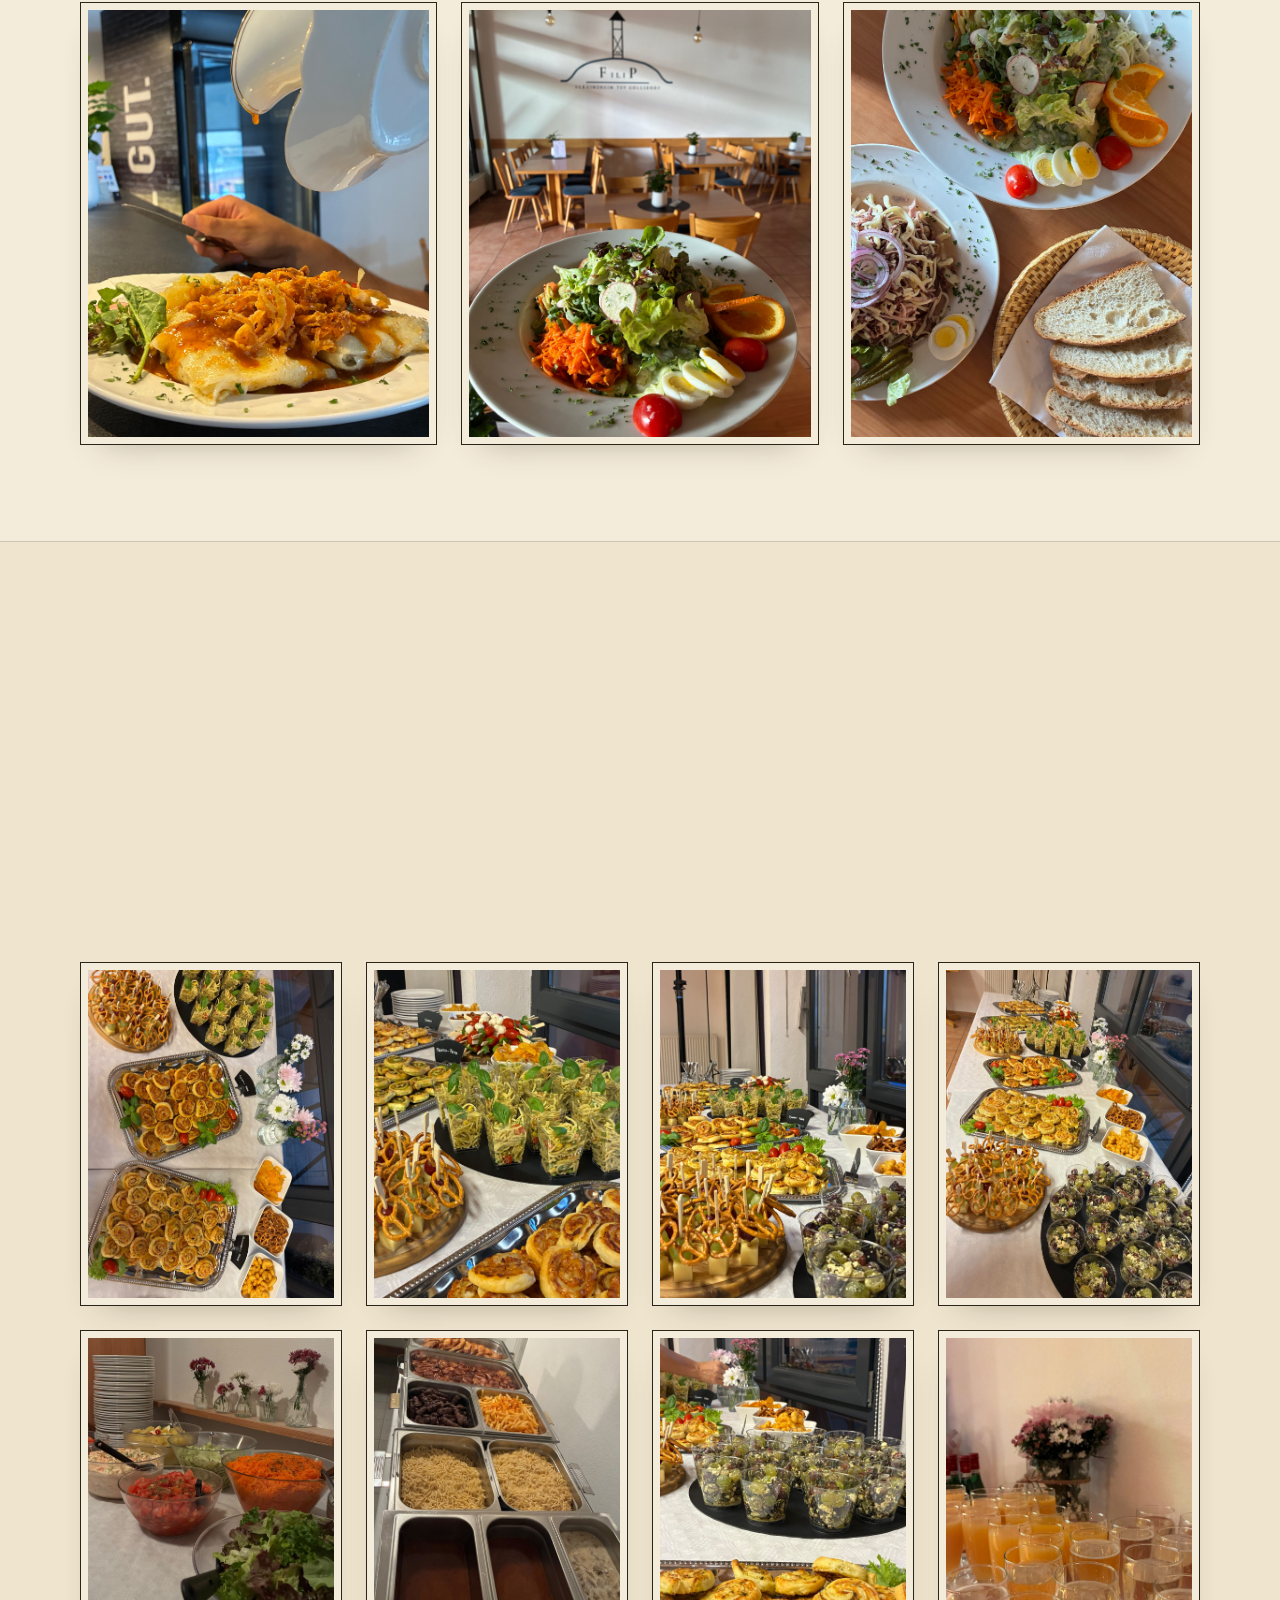
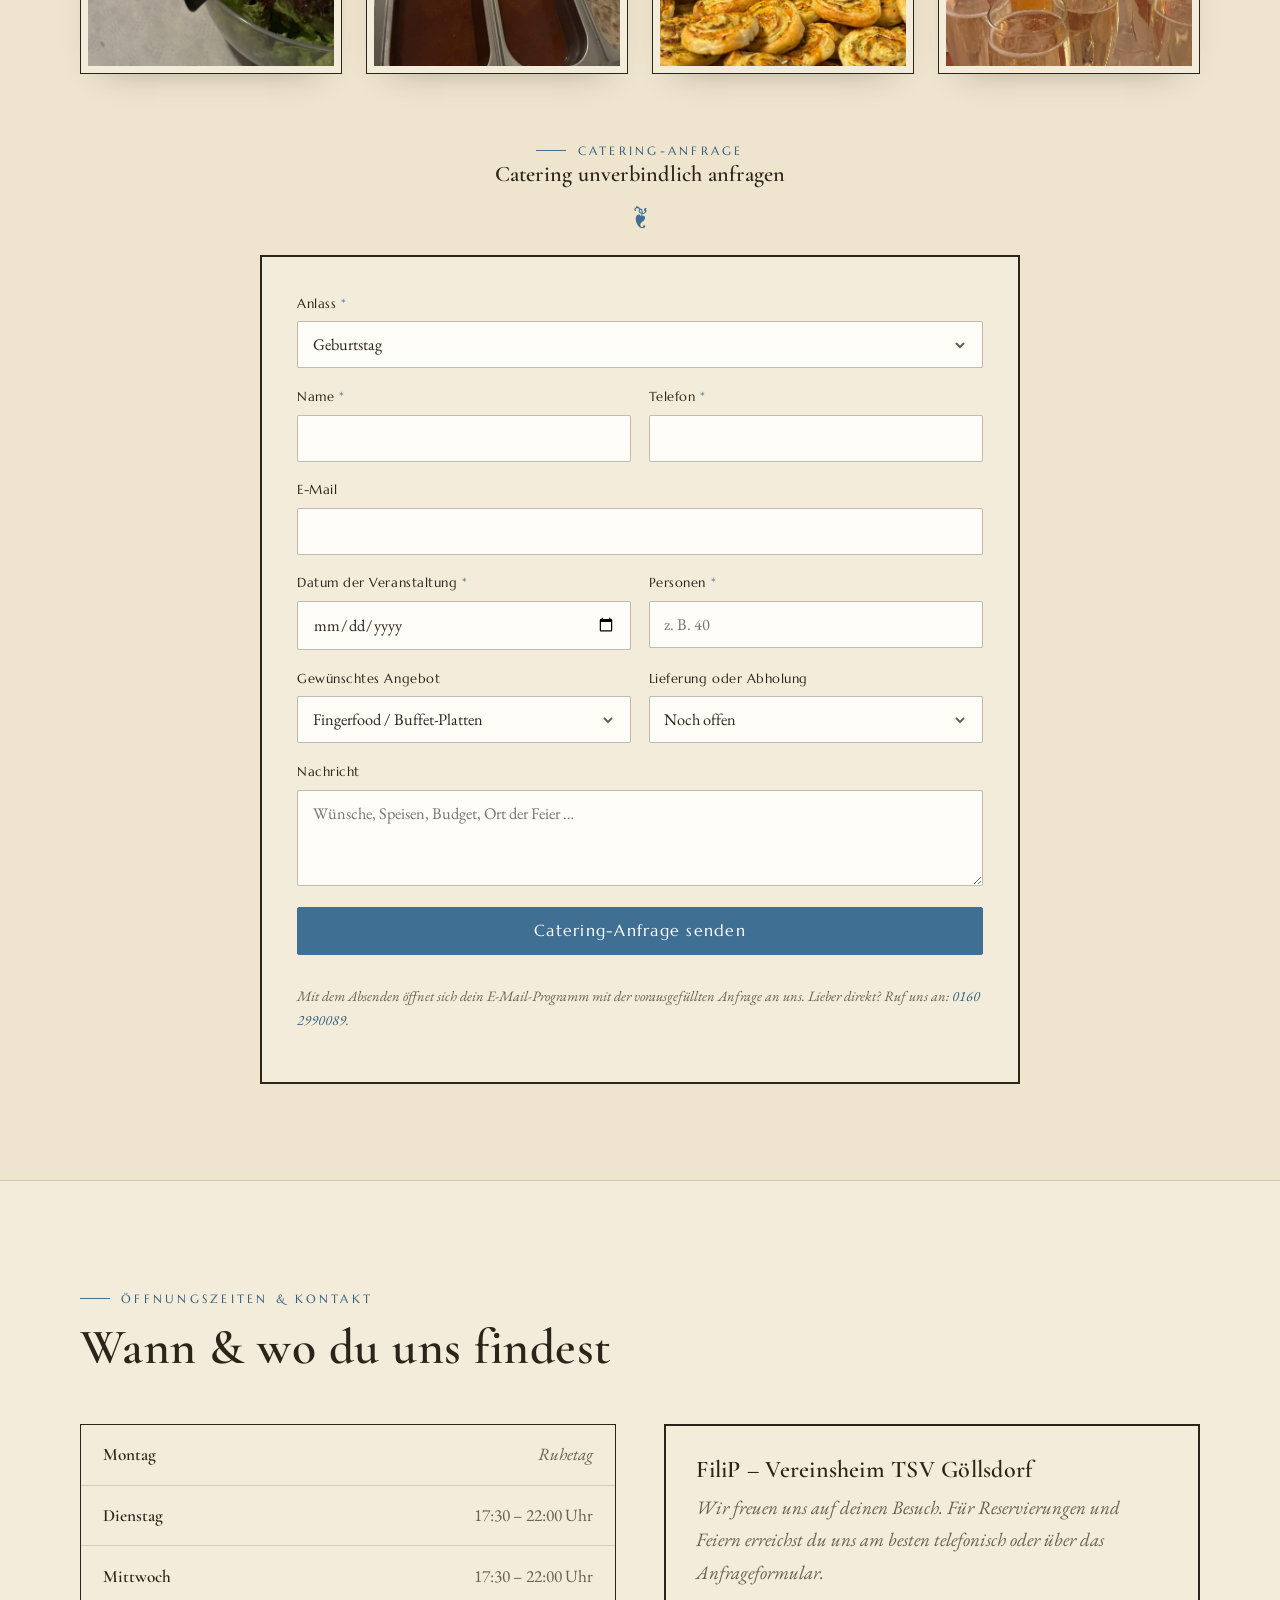
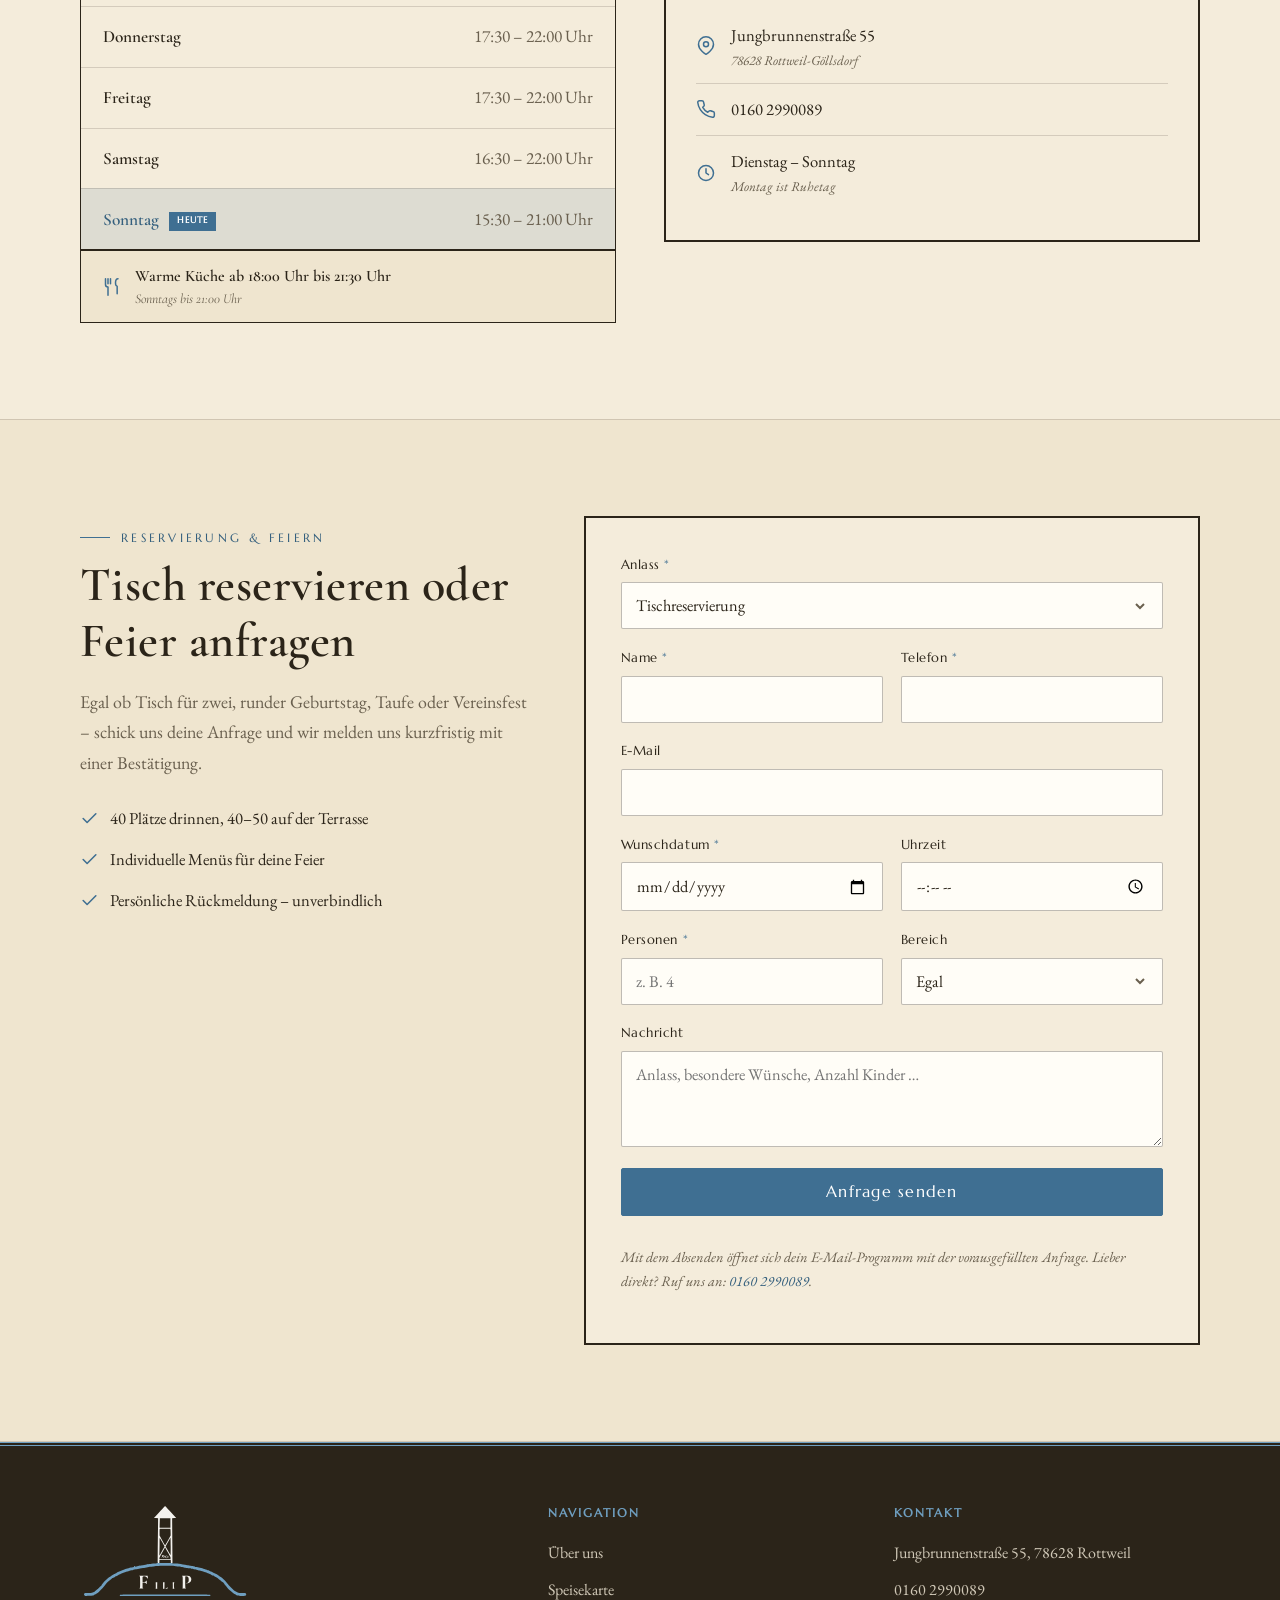
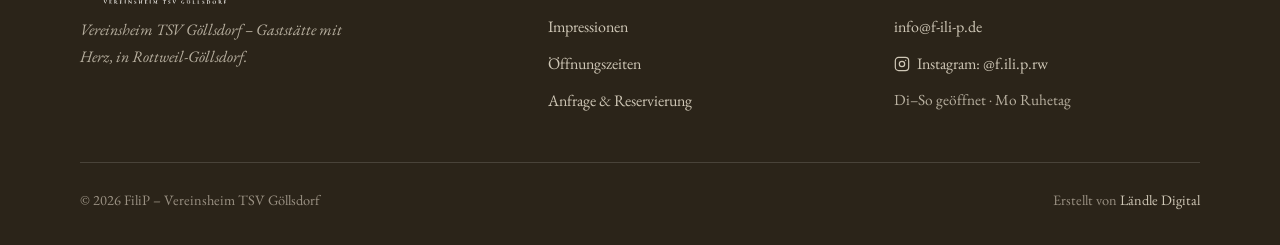
==== commit 19056827: "Add files via upload" ====
--- a/index.html
+++ b/index.html
@@ -14,7 +14,7 @@
 <link rel="preconnect" href="https://fonts.googleapis.com" />
 <link rel="preconnect" href="https://fonts.gstatic.com" crossorigin />
 <link href="https://fonts.googleapis.com/css2?family=Cormorant+Garamond:wght@500;600;700&family=EB+Garamond:wght@400;500;600&family=Marcellus&display=swap" rel="stylesheet" />
-<link rel="stylesheet" href="style.css?v=8" />
+<link rel="stylesheet" href="style.css?v=10" />
 </head>
 <body>
 
@@ -31,6 +31,7 @@
       <a href="#ueber">Über uns</a>
       <a href="#speisekarte">Speisekarte</a>
       <a href="#impressionen">Impressionen</a>
+      <a href="#catering">Catering</a>
       <a href="#oeffnungszeiten">Öffnungszeiten</a>
       <a href="#anfrage">Anfrage</a>
     </nav>
@@ -43,6 +44,7 @@
     <a href="#ueber">Über uns</a>
     <a href="#speisekarte">Speisekarte</a>
     <a href="#impressionen">Impressionen</a>
+    <a href="#catering">Catering</a>
     <a href="#oeffnungszeiten">Öffnungszeiten</a>
     <a href="#anfrage">Anfrage</a>
     <a href="#anfrage" class="btn btn--primary btn--block">Tisch reservieren</a>
@@ -219,6 +221,98 @@
       <figure class="gitem"><img src="bild-1.jpg" alt="Maultaschen mit Röstzwiebeln und Bratensoße" loading="lazy" /></figure>
       <figure class="gitem"><img src="bild-2.jpg" alt="Frischer Fitnesssalat mit Blick in den Gastraum" loading="lazy" /></figure>
       <figure class="gitem"><img src="bild-3.jpg" alt="Salatteller mit frischem Brot" loading="lazy" /></figure>
+    </div>
+  </div>
+</section>
+
+<!-- ============================ PARTYSERVICE & CATERING ============================ -->
+<section class="section section--alt" id="catering">
+  <div class="shell">
+    <div class="section__head section__head--center reveal">
+      <span class="eyebrow">Partyservice &amp; Catering</span>
+      <h2>Wir übernehmen dein Catering.</h2>
+      <p class="section__lead">Ob Geburtstag, Taufe, Firmenfeier oder Vereinsfest – vom liebevoll angerichteten Fingerfood über frische Salatbuffets bis zu warmen Speisen wie Spätzle, Braten und hausgemachten Soßen stellen wir dein Buffet ganz nach deinen Wünschen zusammen. Lieferung oder Abholung, kleine Runde oder großes Fest.</p>
+    </div>
+
+    <div class="gallery gallery--4 reveal">
+      <figure class="gitem"><img src="catering-1.jpg" alt="Fingerfood-Platten: Blätterteigschnecken, Käse-Trauben-Spieße und Pasta-Cups" loading="lazy" /></figure>
+      <figure class="gitem"><img src="catering-2.jpg" alt="Catering-Buffet mit Pasta-Cups und herzhaftem Gebäck" loading="lazy" /></figure>
+      <figure class="gitem"><img src="catering-3.jpg" alt="Reich gedecktes Buffet für eine Feier" loading="lazy" /></figure>
+      <figure class="gitem"><img src="catering-4.jpg" alt="Langes Catering-Buffet mit vielfältiger Auswahl" loading="lazy" /></figure>
+      <figure class="gitem"><img src="party-1.jpg" alt="Frisches Salatbuffet vom FiliP Partyservice" loading="lazy" /></figure>
+      <figure class="gitem"><img src="party-2.jpg" alt="Warmes Buffet mit Spätzle, Fleisch und hausgemachten Soßen" loading="lazy" /></figure>
+      <figure class="gitem"><img src="catering-5.jpg" alt="Salat-Cups und herzhaftes Gebäck auf dem Buffet" loading="lazy" /></figure>
+      <figure class="gitem"><img src="catering-6.jpg" alt="Getränkeservice mit Sekt und Saft" loading="lazy" /></figure>
+    </div>
+
+    <!-- Catering-Anfrageformular -->
+    <div class="cater__form reveal" id="catering-anfrage">
+      <div class="section__head section__head--center">
+        <span class="eyebrow">Catering-Anfrage</span>
+        <h3>Catering unverbindlich anfragen</h3>
+      </div>
+      <form class="form" id="cateringForm" novalidate>
+        <div class="form__grid">
+          <div class="field field--full">
+            <label for="c-anlass">Anlass <span class="req">*</span></label>
+            <select id="c-anlass" required>
+              <option value="Geburtstag">Geburtstag</option>
+              <option value="Taufe">Taufe</option>
+              <option value="Hochzeit">Hochzeit</option>
+              <option value="Familienfeier">Familienfeier</option>
+              <option value="Firmenfeier">Firmenfeier</option>
+              <option value="Vereinsfest">Vereinsfest</option>
+              <option value="Sonstiges">Sonstiges</option>
+            </select>
+          </div>
+          <div class="field">
+            <label for="c-name">Name <span class="req">*</span></label>
+            <input id="c-name" type="text" autocomplete="name" required />
+          </div>
+          <div class="field">
+            <label for="c-telefon">Telefon <span class="req">*</span></label>
+            <input id="c-telefon" type="tel" autocomplete="tel" required />
+          </div>
+          <div class="field field--full">
+            <label for="c-email">E-Mail</label>
+            <input id="c-email" type="email" autocomplete="email" />
+          </div>
+          <div class="field">
+            <label for="c-datum">Datum der Veranstaltung <span class="req">*</span></label>
+            <input id="c-datum" type="date" required />
+          </div>
+          <div class="field">
+            <label for="c-personen">Personen <span class="req">*</span></label>
+            <input id="c-personen" type="number" min="1" max="500" placeholder="z. B. 40" required />
+          </div>
+          <div class="field">
+            <label for="c-art">Gewünschtes Angebot</label>
+            <select id="c-art">
+              <option value="Fingerfood / Buffet-Platten">Fingerfood / Buffet-Platten</option>
+              <option value="Salatbuffet">Salatbuffet</option>
+              <option value="Warmes Buffet">Warmes Buffet</option>
+              <option value="Komplettpaket / nach Absprache">Komplettpaket / nach Absprache</option>
+            </select>
+          </div>
+          <div class="field">
+            <label for="c-lieferung">Lieferung oder Abholung</label>
+            <select id="c-lieferung">
+              <option value="Noch offen">Noch offen</option>
+              <option value="Lieferung">Lieferung</option>
+              <option value="Abholung">Abholung</option>
+            </select>
+          </div>
+          <div class="field field--full">
+            <label for="c-nachricht">Nachricht</label>
+            <textarea id="c-nachricht" placeholder="Wünsche, Speisen, Budget, Ort der Feier …"></textarea>
+          </div>
+        </div>
+        <div class="form__foot">
+          <button type="submit" class="btn btn--primary btn--lg btn--block">Catering-Anfrage senden</button>
+          <p class="form__hint">Mit dem Absenden öffnet sich dein E-Mail-Programm mit der vorausgefüllten Anfrage an uns. Lieber direkt? Ruf uns an: <a href="tel:+491602990089" style="color:var(--blue-2)">0160 2990089</a>.</p>
+          <div class="form__msg form__msg--ok" id="cateringMsg">Danke! Deine Catering-Anfrage ist vorbereitet – bitte sende die geöffnete E-Mail ab. Wir melden uns schnellstmöglich bei dir.</div>
+        </div>
+      </form>
     </div>
   </div>
 </section>
@@ -522,6 +616,6 @@
   </div>
 </footer>
 
-<script src="app.js?v=1"></script>
+<script src="app.js?v=2"></script>
 </body>
 </html>
--- a/style.css
+++ b/style.css
@@ -145,6 +145,18 @@
 .gitem:hover{transform:translateY(-3px)}
 .gitem img{display:block;width:100%;aspect-ratio:4/5;object-fit:cover}
 @media(max-width:760px){.gallery{grid-template-columns:1fr;max-width:440px;margin-inline:auto}}
+
+/* ============================ PARTYSERVICE & CATERING ============================ */
+.party__media{display:grid;grid-template-columns:1fr 1fr;gap:1.2rem}
+.party__media .gitem img{aspect-ratio:3/4}
+.party__cta{margin-top:1.8rem}
+@media(max-width:760px){.party__media{max-width:460px;margin-inline:auto}}
+.gallery--4{grid-template-columns:repeat(4,1fr)}
+.gallery--4 .gitem img{aspect-ratio:3/4}
+.cater__form{max-width:760px;margin:3.4rem auto 0}
+.cater__form .section__head{margin-bottom:1.8rem}
+@media(max-width:980px){.gallery--4{grid-template-columns:repeat(2,1fr)}}
+@media(max-width:560px){.gallery--4{grid-template-columns:1fr;max-width:440px;margin-inline:auto}}
 .herologo__tag{display:flex;justify-content:center;gap:.5rem;margin-top:1.4rem;padding-top:1.4rem;flex-wrap:wrap;border-top:1px solid var(--line)}
 .tag{font-family:var(--label);font-size:.72rem;letter-spacing:.12em;text-transform:uppercase;color:var(--muted);border:1px solid var(--line-2);padding:.35rem .8rem;background:var(--bg-2)}
 
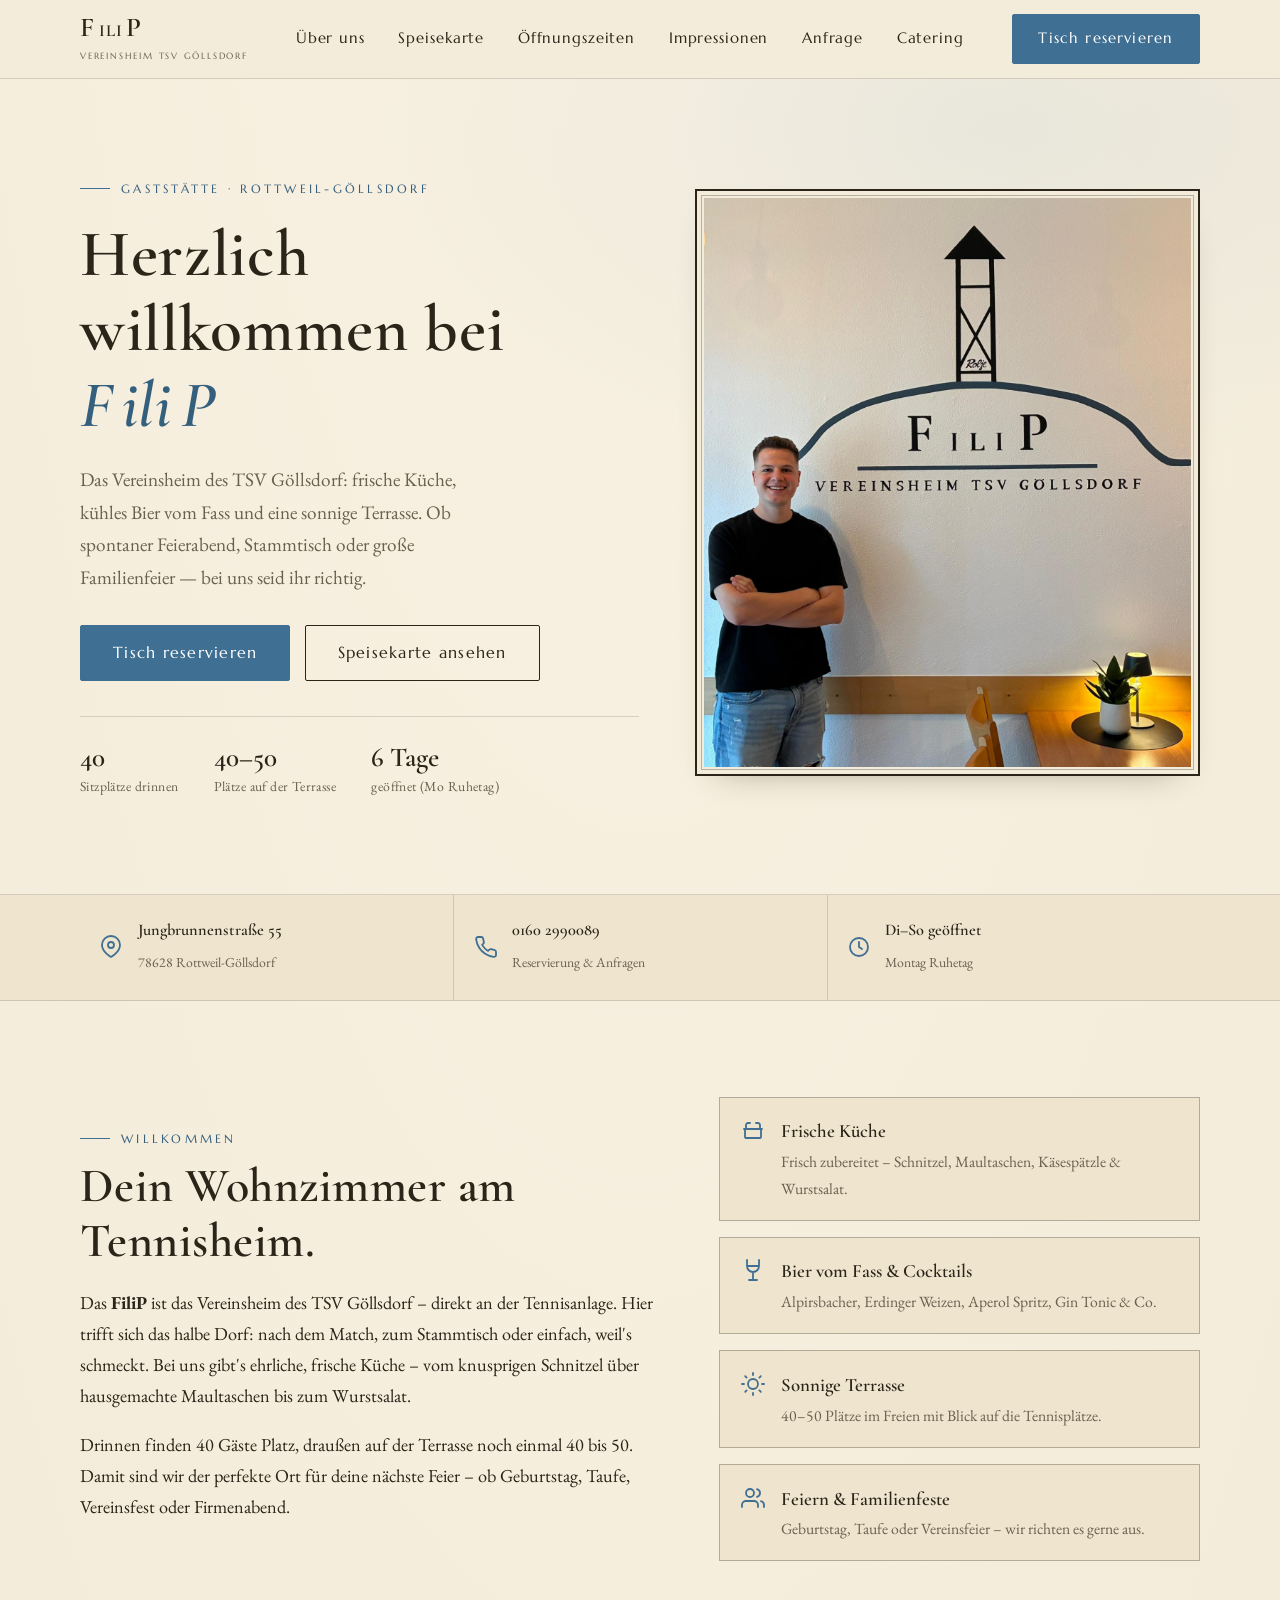
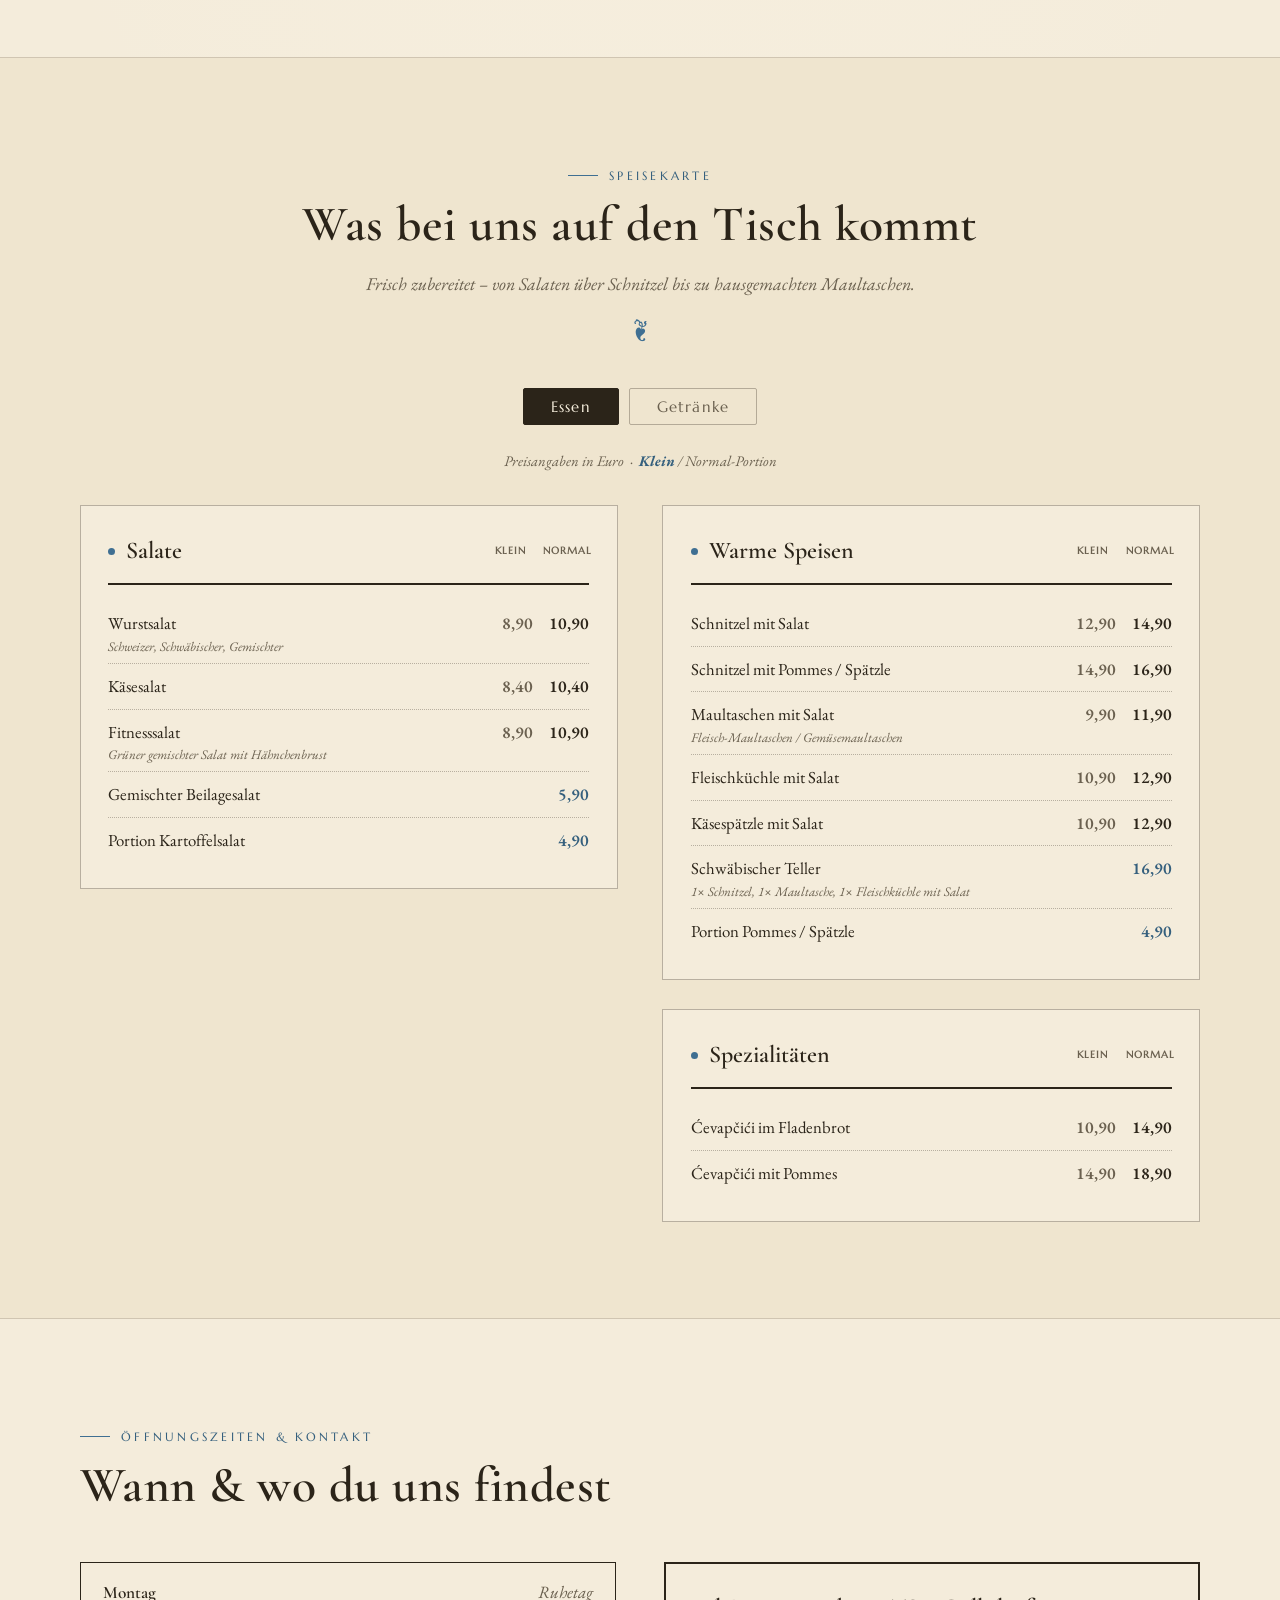
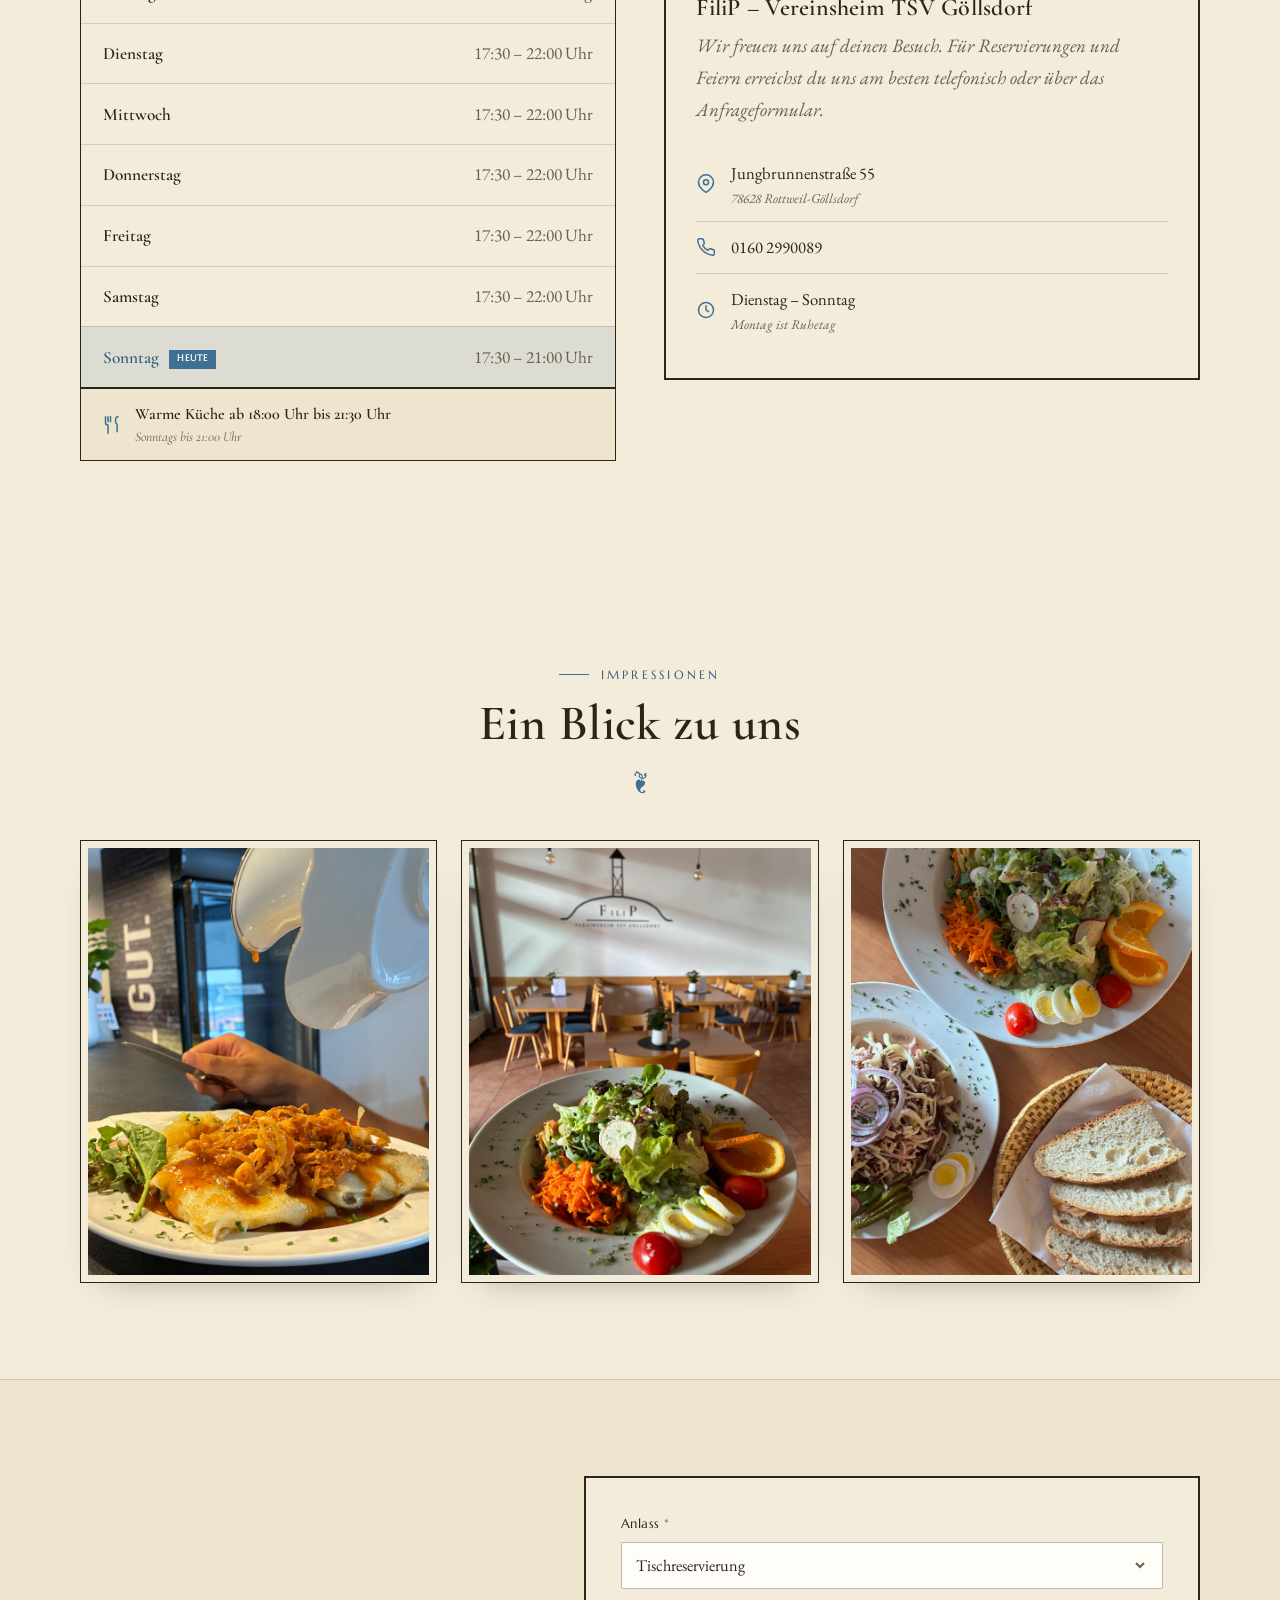
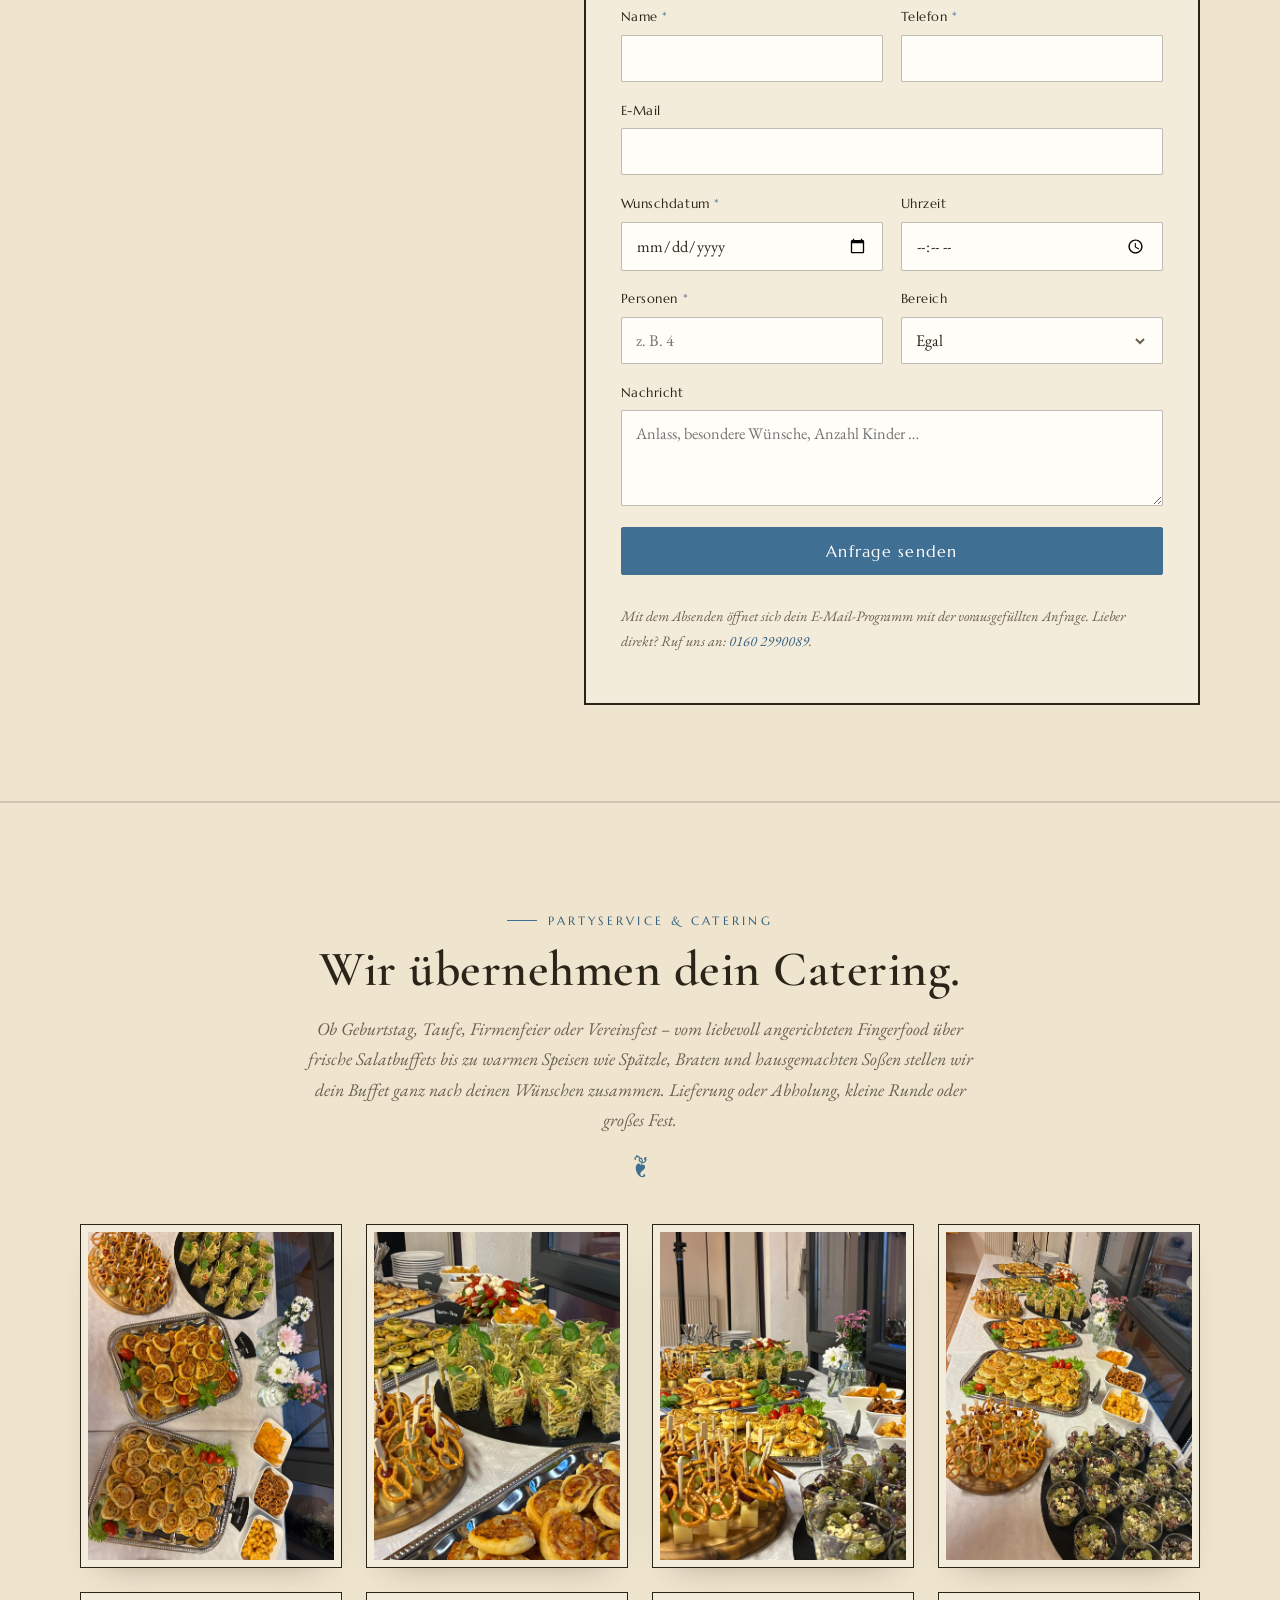
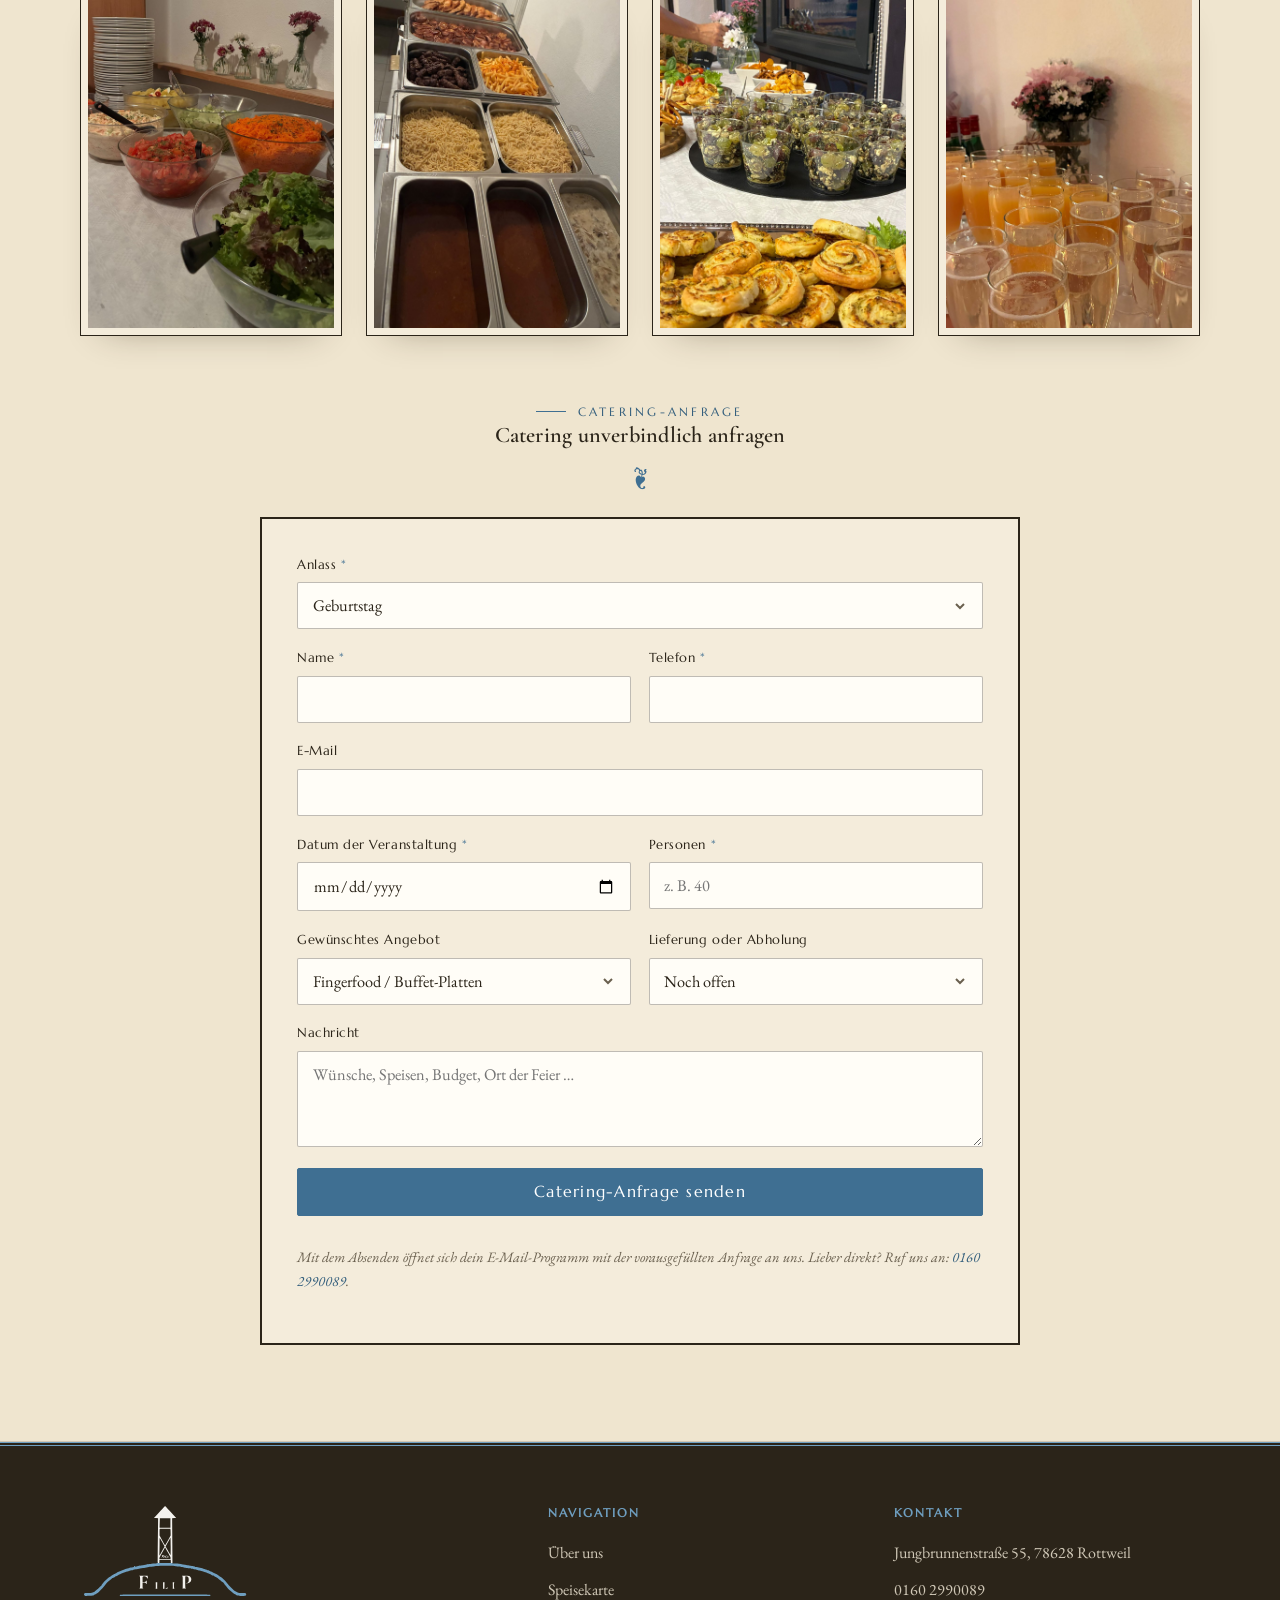
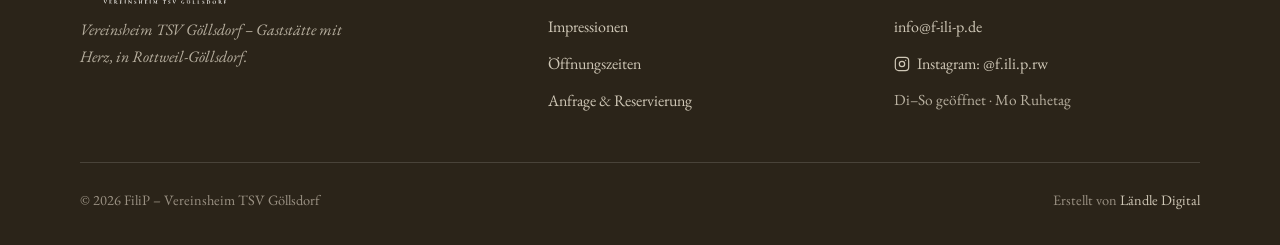
==== commit 2078217d: "Öffnungszeiten aktualisiert (Sa & So ab 17:30) + Abschnittsreihenfolge angepasst - Samstag 17:30–22:" ====
--- a/index.html
+++ b/index.html
@@ -30,10 +30,10 @@
     <nav class="topbar__nav" aria-label="Hauptnavigation">
       <a href="#ueber">Über uns</a>
       <a href="#speisekarte">Speisekarte</a>
+      <a href="#oeffnungszeiten">Öffnungszeiten</a>
       <a href="#impressionen">Impressionen</a>
+      <a href="#anfrage">Anfrage</a>
       <a href="#catering">Catering</a>
-      <a href="#oeffnungszeiten">Öffnungszeiten</a>
-      <a href="#anfrage">Anfrage</a>
     </nav>
     <div class="topbar__actions">
       <a href="#anfrage" class="btn btn--primary">Tisch reservieren</a>
@@ -43,10 +43,10 @@
   <div class="topbar__mobile" id="topbarMobile">
     <a href="#ueber">Über uns</a>
     <a href="#speisekarte">Speisekarte</a>
+    <a href="#oeffnungszeiten">Öffnungszeiten</a>
     <a href="#impressionen">Impressionen</a>
+    <a href="#anfrage">Anfrage</a>
     <a href="#catering">Catering</a>
-    <a href="#oeffnungszeiten">Öffnungszeiten</a>
-    <a href="#anfrage">Anfrage</a>
     <a href="#anfrage" class="btn btn--primary btn--block">Tisch reservieren</a>
   </div>
 </header>
@@ -210,6 +210,47 @@
   </div>
 </section>
 
+<!-- ============================ ÖFFNUNGSZEITEN ============================ -->
+<section class="section" id="oeffnungszeiten">
+  <div class="shell">
+    <div class="section__head reveal">
+      <span class="eyebrow">Öffnungszeiten & Kontakt</span>
+      <h2>Wann & wo du uns findest</h2>
+    </div>
+    <div class="hours__grid">
+      <div class="hours__table reveal">
+        <div class="hours__row" data-day="mo"><span class="hours__day">Montag</span><span class="hours__time closed">Ruhetag</span></div>
+        <div class="hours__row" data-day="di"><span class="hours__day">Dienstag</span><span class="hours__time">17:30 – 22:00 Uhr</span></div>
+        <div class="hours__row" data-day="mi"><span class="hours__day">Mittwoch</span><span class="hours__time">17:30 – 22:00 Uhr</span></div>
+        <div class="hours__row" data-day="do"><span class="hours__day">Donnerstag</span><span class="hours__time">17:30 – 22:00 Uhr</span></div>
+        <div class="hours__row" data-day="fr"><span class="hours__day">Freitag</span><span class="hours__time">17:30 – 22:00 Uhr</span></div>
+        <div class="hours__row" data-day="sa"><span class="hours__day">Samstag</span><span class="hours__time">17:30 – 22:00 Uhr</span></div>
+        <div class="hours__row" data-day="so"><span class="hours__day">Sonntag</span><span class="hours__time">17:30 – 21:00 Uhr</span></div>
+        <p class="hours__kitchen">
+          <svg viewBox="0 0 24 24" fill="none" stroke="currentColor" stroke-width="1.8" stroke-linecap="round" stroke-linejoin="round" aria-hidden="true"><path d="M3 2v7a3 3 0 0 0 3 3v10M6 2v6M9 2v6M18 2c-1.7 0-3 2-3 5s.6 4 2 4v9"/></svg>
+          <span>Warme Küche ab 18:00 Uhr bis 21:30 Uhr<small>Sonntags bis 21:00 Uhr</small></span>
+        </p>
+      </div>
+      <aside class="hours__aside reveal">
+        <h3>FiliP – Vereinsheim TSV Göllsdorf</h3>
+        <p>Wir freuen uns auf deinen Besuch. Für Reservierungen und Feiern erreichst du uns am besten telefonisch oder über das Anfrageformular.</p>
+        <div class="contactline">
+          <svg viewBox="0 0 24 24" fill="none" stroke="currentColor" stroke-width="1.8" stroke-linecap="round" stroke-linejoin="round"><path d="M21 10c0 7-9 12-9 12s-9-5-9-12a9 9 0 0 1 18 0z"/><circle cx="12" cy="10" r="3"/></svg>
+          <span>Jungbrunnenstraße 55<small>78628 Rottweil-Göllsdorf</small></span>
+        </div>
+        <div class="contactline">
+          <svg viewBox="0 0 24 24" fill="none" stroke="currentColor" stroke-width="1.8" stroke-linecap="round" stroke-linejoin="round"><path d="M22 16.92v3a2 2 0 0 1-2.18 2 19.79 19.79 0 0 1-8.63-3.07 19.5 19.5 0 0 1-6-6 19.79 19.79 0 0 1-3.07-8.67A2 2 0 0 1 4.11 2h3a2 2 0 0 1 2 1.72c.13.96.36 1.9.7 2.81a2 2 0 0 1-.45 2.11L8.09 9.91a16 16 0 0 0 6 6l1.27-1.27a2 2 0 0 1 2.11-.45c.9.34 1.85.57 2.81.7A2 2 0 0 1 22 16.92z"/></svg>
+          <a href="tel:+491602990089">0160 2990089</a>
+        </div>
+        <div class="contactline">
+          <svg viewBox="0 0 24 24" fill="none" stroke="currentColor" stroke-width="1.8" stroke-linecap="round" stroke-linejoin="round"><circle cx="12" cy="12" r="9"/><path d="M12 7v5l3 2"/></svg>
+          <span>Dienstag – Sonntag<small>Montag ist Ruhetag</small></span>
+        </div>
+      </aside>
+    </div>
+  </div>
+</section>
+
 <!-- ============================ IMPRESSIONEN ============================ -->
 <section class="section" id="impressionen">
   <div class="shell">
@@ -222,6 +263,80 @@
       <figure class="gitem"><img src="bild-2.jpg" alt="Frischer Fitnesssalat mit Blick in den Gastraum" loading="lazy" /></figure>
       <figure class="gitem"><img src="bild-3.jpg" alt="Salatteller mit frischem Brot" loading="lazy" /></figure>
     </div>
+  </div>
+</section>
+
+<!-- ============================ ANFRAGE ============================ -->
+<section class="section section--alt" id="anfrage">
+  <div class="shell book__grid">
+    <div class="book__intro reveal">
+      <span class="eyebrow">Reservierung & Feiern</span>
+      <h2>Tisch reservieren oder Feier anfragen</h2>
+      <p>Egal ob Tisch für zwei, runder Geburtstag, Taufe oder Vereinsfest – schick uns deine Anfrage und wir melden uns kurzfristig mit einer Bestätigung.</p>
+      <ul class="book__points">
+        <li><svg viewBox="0 0 24 24" fill="none" stroke="currentColor" stroke-width="2" stroke-linecap="round" stroke-linejoin="round"><path d="M20 6 9 17l-5-5"/></svg>40 Plätze drinnen, 40–50 auf der Terrasse</li>
+        <li><svg viewBox="0 0 24 24" fill="none" stroke="currentColor" stroke-width="2" stroke-linecap="round" stroke-linejoin="round"><path d="M20 6 9 17l-5-5"/></svg>Individuelle Menüs für deine Feier</li>
+        <li><svg viewBox="0 0 24 24" fill="none" stroke="currentColor" stroke-width="2" stroke-linecap="round" stroke-linejoin="round"><path d="M20 6 9 17l-5-5"/></svg>Persönliche Rückmeldung – unverbindlich</li>
+      </ul>
+    </div>
+
+    <form class="form reveal" id="anfrageForm" novalidate>
+      <div class="form__grid">
+        <div class="field field--full">
+          <label for="f-anlass">Anlass <span class="req">*</span></label>
+          <select id="f-anlass" required>
+            <option value="Tischreservierung">Tischreservierung</option>
+            <option value="Geburtstag">Geburtstag</option>
+            <option value="Taufe">Taufe</option>
+            <option value="Familienfeier">Familienfeier</option>
+            <option value="Firmenfeier">Firmenfeier</option>
+            <option value="Vereinsfeier">Vereinsfeier</option>
+            <option value="Sonstiges">Sonstiges</option>
+          </select>
+        </div>
+        <div class="field">
+          <label for="f-name">Name <span class="req">*</span></label>
+          <input id="f-name" type="text" autocomplete="name" required />
+        </div>
+        <div class="field">
+          <label for="f-telefon">Telefon <span class="req">*</span></label>
+          <input id="f-telefon" type="tel" autocomplete="tel" required />
+        </div>
+        <div class="field field--full">
+          <label for="f-email">E-Mail</label>
+          <input id="f-email" type="email" autocomplete="email" />
+        </div>
+        <div class="field">
+          <label for="f-datum">Wunschdatum <span class="req">*</span></label>
+          <input id="f-datum" type="date" required />
+        </div>
+        <div class="field">
+          <label for="f-uhrzeit">Uhrzeit</label>
+          <input id="f-uhrzeit" type="time" />
+        </div>
+        <div class="field">
+          <label for="f-personen">Personen <span class="req">*</span></label>
+          <input id="f-personen" type="number" min="1" max="120" placeholder="z. B. 4" required />
+        </div>
+        <div class="field">
+          <label for="f-bereich">Bereich</label>
+          <select id="f-bereich">
+            <option value="Egal">Egal</option>
+            <option value="Drinnen">Drinnen</option>
+            <option value="Terrasse / Draußen">Terrasse / Draußen</option>
+          </select>
+        </div>
+        <div class="field field--full">
+          <label for="f-nachricht">Nachricht</label>
+          <textarea id="f-nachricht" placeholder="Anlass, besondere Wünsche, Anzahl Kinder …"></textarea>
+        </div>
+      </div>
+      <div class="form__foot">
+        <button type="submit" class="btn btn--primary btn--lg btn--block">Anfrage senden</button>
+        <p class="form__hint">Mit dem Absenden öffnet sich dein E-Mail-Programm mit der vorausgefüllten Anfrage. Lieber direkt? Ruf uns an: <a href="tel:+491602990089" style="color:var(--blue-2)">0160 2990089</a>.</p>
+        <div class="form__msg form__msg--ok" id="formMsg">Danke! Deine Anfrage ist vorbereitet – bitte sende die geöffnete E-Mail ab. Wir melden uns schnellstmöglich bei dir.</div>
+      </div>
+    </form>
   </div>
 </section>
 
@@ -314,121 +429,6 @@
         </div>
       </form>
     </div>
-  </div>
-</section>
-
-<!-- ============================ ÖFFNUNGSZEITEN ============================ -->
-<section class="section" id="oeffnungszeiten">
-  <div class="shell">
-    <div class="section__head reveal">
-      <span class="eyebrow">Öffnungszeiten & Kontakt</span>
-      <h2>Wann & wo du uns findest</h2>
-    </div>
-    <div class="hours__grid">
-      <div class="hours__table reveal">
-        <div class="hours__row" data-day="mo"><span class="hours__day">Montag</span><span class="hours__time closed">Ruhetag</span></div>
-        <div class="hours__row" data-day="di"><span class="hours__day">Dienstag</span><span class="hours__time">17:30 – 22:00 Uhr</span></div>
-        <div class="hours__row" data-day="mi"><span class="hours__day">Mittwoch</span><span class="hours__time">17:30 – 22:00 Uhr</span></div>
-        <div class="hours__row" data-day="do"><span class="hours__day">Donnerstag</span><span class="hours__time">17:30 – 22:00 Uhr</span></div>
-        <div class="hours__row" data-day="fr"><span class="hours__day">Freitag</span><span class="hours__time">17:30 – 22:00 Uhr</span></div>
-        <div class="hours__row" data-day="sa"><span class="hours__day">Samstag</span><span class="hours__time">16:30 – 22:00 Uhr</span></div>
-        <div class="hours__row" data-day="so"><span class="hours__day">Sonntag</span><span class="hours__time">15:30 – 21:00 Uhr</span></div>
-        <p class="hours__kitchen">
-          <svg viewBox="0 0 24 24" fill="none" stroke="currentColor" stroke-width="1.8" stroke-linecap="round" stroke-linejoin="round" aria-hidden="true"><path d="M3 2v7a3 3 0 0 0 3 3v10M6 2v6M9 2v6M18 2c-1.7 0-3 2-3 5s.6 4 2 4v9"/></svg>
-          <span>Warme Küche ab 18:00 Uhr bis 21:30 Uhr<small>Sonntags bis 21:00 Uhr</small></span>
-        </p>
-      </div>
-      <aside class="hours__aside reveal">
-        <h3>FiliP – Vereinsheim TSV Göllsdorf</h3>
-        <p>Wir freuen uns auf deinen Besuch. Für Reservierungen und Feiern erreichst du uns am besten telefonisch oder über das Anfrageformular.</p>
-        <div class="contactline">
-          <svg viewBox="0 0 24 24" fill="none" stroke="currentColor" stroke-width="1.8" stroke-linecap="round" stroke-linejoin="round"><path d="M21 10c0 7-9 12-9 12s-9-5-9-12a9 9 0 0 1 18 0z"/><circle cx="12" cy="10" r="3"/></svg>
-          <span>Jungbrunnenstraße 55<small>78628 Rottweil-Göllsdorf</small></span>
-        </div>
-        <div class="contactline">
-          <svg viewBox="0 0 24 24" fill="none" stroke="currentColor" stroke-width="1.8" stroke-linecap="round" stroke-linejoin="round"><path d="M22 16.92v3a2 2 0 0 1-2.18 2 19.79 19.79 0 0 1-8.63-3.07 19.5 19.5 0 0 1-6-6 19.79 19.79 0 0 1-3.07-8.67A2 2 0 0 1 4.11 2h3a2 2 0 0 1 2 1.72c.13.96.36 1.9.7 2.81a2 2 0 0 1-.45 2.11L8.09 9.91a16 16 0 0 0 6 6l1.27-1.27a2 2 0 0 1 2.11-.45c.9.34 1.85.57 2.81.7A2 2 0 0 1 22 16.92z"/></svg>
-          <a href="tel:+491602990089">0160 2990089</a>
-        </div>
-        <div class="contactline">
-          <svg viewBox="0 0 24 24" fill="none" stroke="currentColor" stroke-width="1.8" stroke-linecap="round" stroke-linejoin="round"><circle cx="12" cy="12" r="9"/><path d="M12 7v5l3 2"/></svg>
-          <span>Dienstag – Sonntag<small>Montag ist Ruhetag</small></span>
-        </div>
-      </aside>
-    </div>
-  </div>
-</section>
-
-<!-- ============================ ANFRAGE ============================ -->
-<section class="section section--alt" id="anfrage">
-  <div class="shell book__grid">
-    <div class="book__intro reveal">
-      <span class="eyebrow">Reservierung & Feiern</span>
-      <h2>Tisch reservieren oder Feier anfragen</h2>
-      <p>Egal ob Tisch für zwei, runder Geburtstag, Taufe oder Vereinsfest – schick uns deine Anfrage und wir melden uns kurzfristig mit einer Bestätigung.</p>
-      <ul class="book__points">
-        <li><svg viewBox="0 0 24 24" fill="none" stroke="currentColor" stroke-width="2" stroke-linecap="round" stroke-linejoin="round"><path d="M20 6 9 17l-5-5"/></svg>40 Plätze drinnen, 40–50 auf der Terrasse</li>
-        <li><svg viewBox="0 0 24 24" fill="none" stroke="currentColor" stroke-width="2" stroke-linecap="round" stroke-linejoin="round"><path d="M20 6 9 17l-5-5"/></svg>Individuelle Menüs für deine Feier</li>
-        <li><svg viewBox="0 0 24 24" fill="none" stroke="currentColor" stroke-width="2" stroke-linecap="round" stroke-linejoin="round"><path d="M20 6 9 17l-5-5"/></svg>Persönliche Rückmeldung – unverbindlich</li>
-      </ul>
-    </div>
-
-    <form class="form reveal" id="anfrageForm" novalidate>
-      <div class="form__grid">
-        <div class="field field--full">
-          <label for="f-anlass">Anlass <span class="req">*</span></label>
-          <select id="f-anlass" required>
-            <option value="Tischreservierung">Tischreservierung</option>
-            <option value="Geburtstag">Geburtstag</option>
-            <option value="Taufe">Taufe</option>
-            <option value="Familienfeier">Familienfeier</option>
-            <option value="Firmenfeier">Firmenfeier</option>
-            <option value="Vereinsfeier">Vereinsfeier</option>
-            <option value="Sonstiges">Sonstiges</option>
-          </select>
-        </div>
-        <div class="field">
-          <label for="f-name">Name <span class="req">*</span></label>
-          <input id="f-name" type="text" autocomplete="name" required />
-        </div>
-        <div class="field">
-          <label for="f-telefon">Telefon <span class="req">*</span></label>
-          <input id="f-telefon" type="tel" autocomplete="tel" required />
-        </div>
-        <div class="field field--full">
-          <label for="f-email">E-Mail</label>
-          <input id="f-email" type="email" autocomplete="email" />
-        </div>
-        <div class="field">
-          <label for="f-datum">Wunschdatum <span class="req">*</span></label>
-          <input id="f-datum" type="date" required />
-        </div>
-        <div class="field">
-          <label for="f-uhrzeit">Uhrzeit</label>
-          <input id="f-uhrzeit" type="time" />
-        </div>
-        <div class="field">
-          <label for="f-personen">Personen <span class="req">*</span></label>
-          <input id="f-personen" type="number" min="1" max="120" placeholder="z. B. 4" required />
-        </div>
-        <div class="field">
-          <label for="f-bereich">Bereich</label>
-          <select id="f-bereich">
-            <option value="Egal">Egal</option>
-            <option value="Drinnen">Drinnen</option>
-            <option value="Terrasse / Draußen">Terrasse / Draußen</option>
-          </select>
-        </div>
-        <div class="field field--full">
-          <label for="f-nachricht">Nachricht</label>
-          <textarea id="f-nachricht" placeholder="Anlass, besondere Wünsche, Anzahl Kinder …"></textarea>
-        </div>
-      </div>
-      <div class="form__foot">
-        <button type="submit" class="btn btn--primary btn--lg btn--block">Anfrage senden</button>
-        <p class="form__hint">Mit dem Absenden öffnet sich dein E-Mail-Programm mit der vorausgefüllten Anfrage. Lieber direkt? Ruf uns an: <a href="tel:+491602990089" style="color:var(--blue-2)">0160 2990089</a>.</p>
-        <div class="form__msg form__msg--ok" id="formMsg">Danke! Deine Anfrage ist vorbereitet – bitte sende die geöffnete E-Mail ab. Wir melden uns schnellstmöglich bei dir.</div>
-      </div>
-    </form>
   </div>
 </section>
 
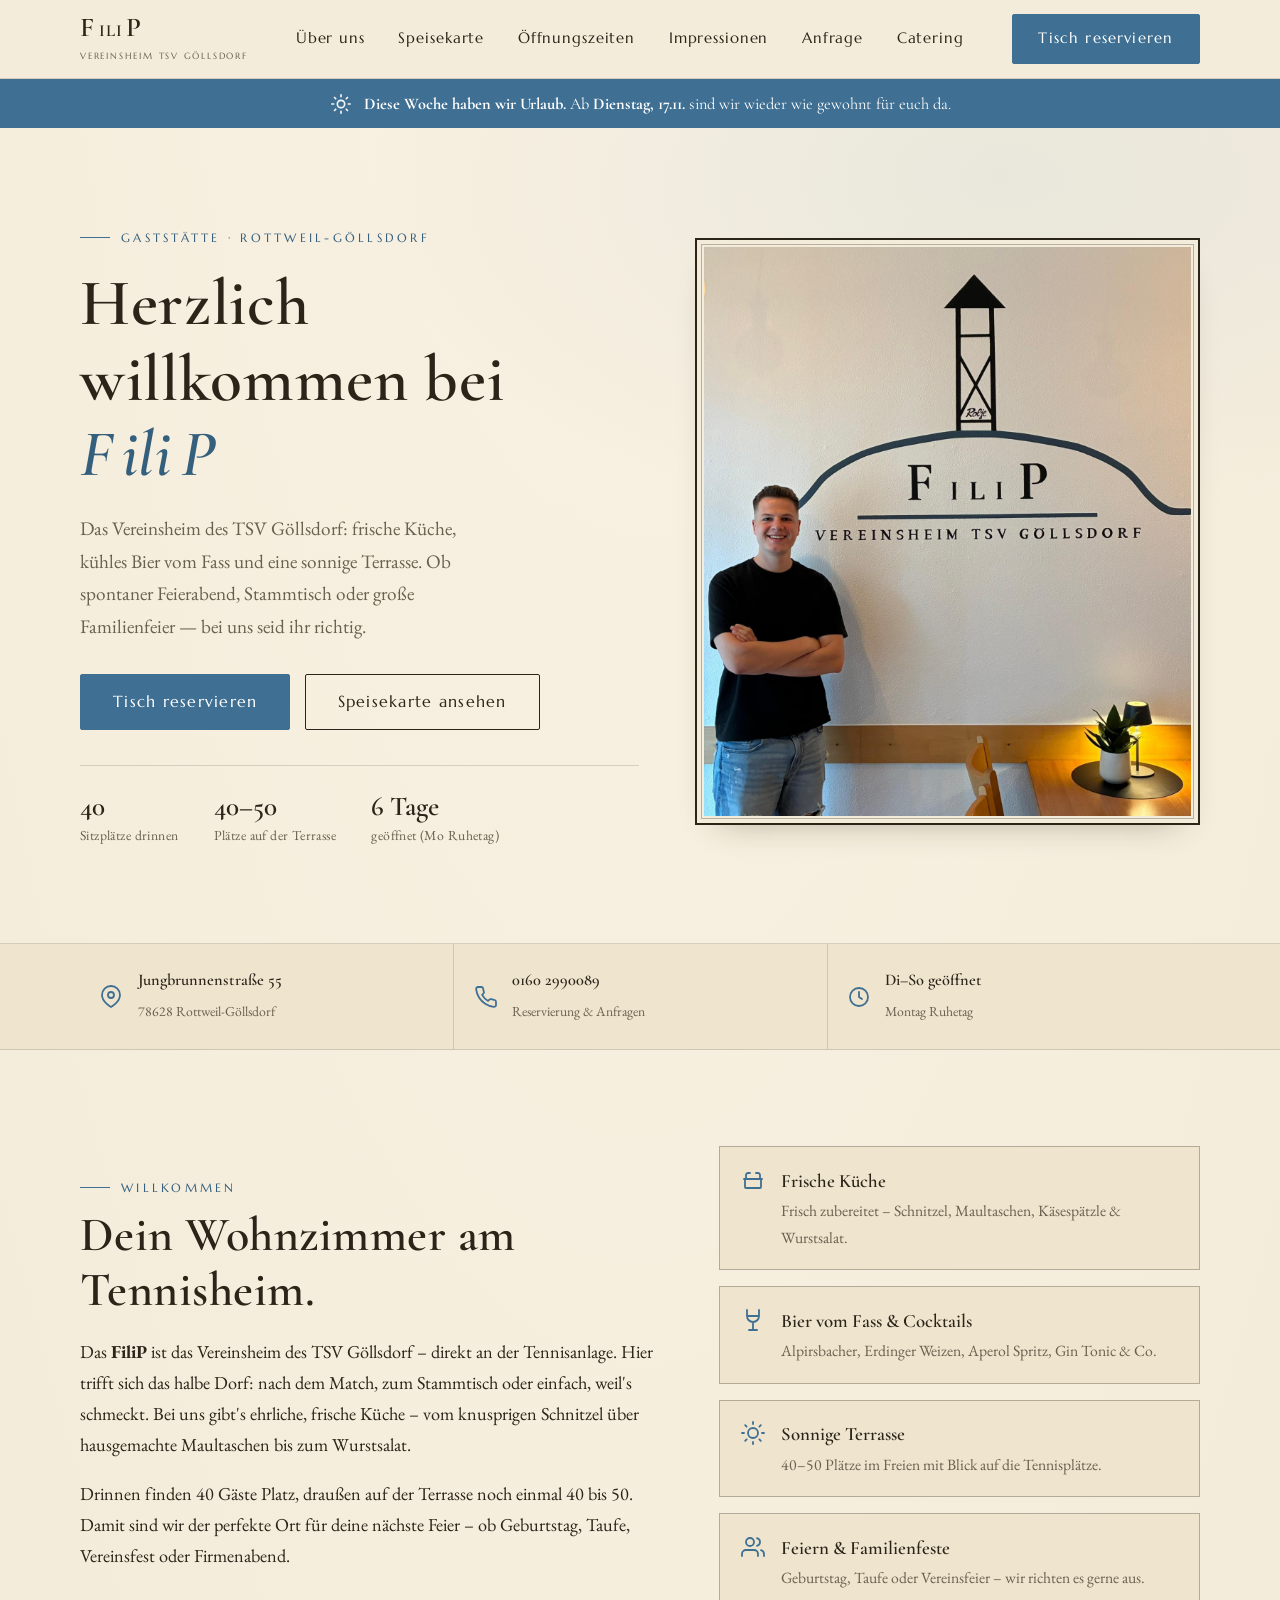
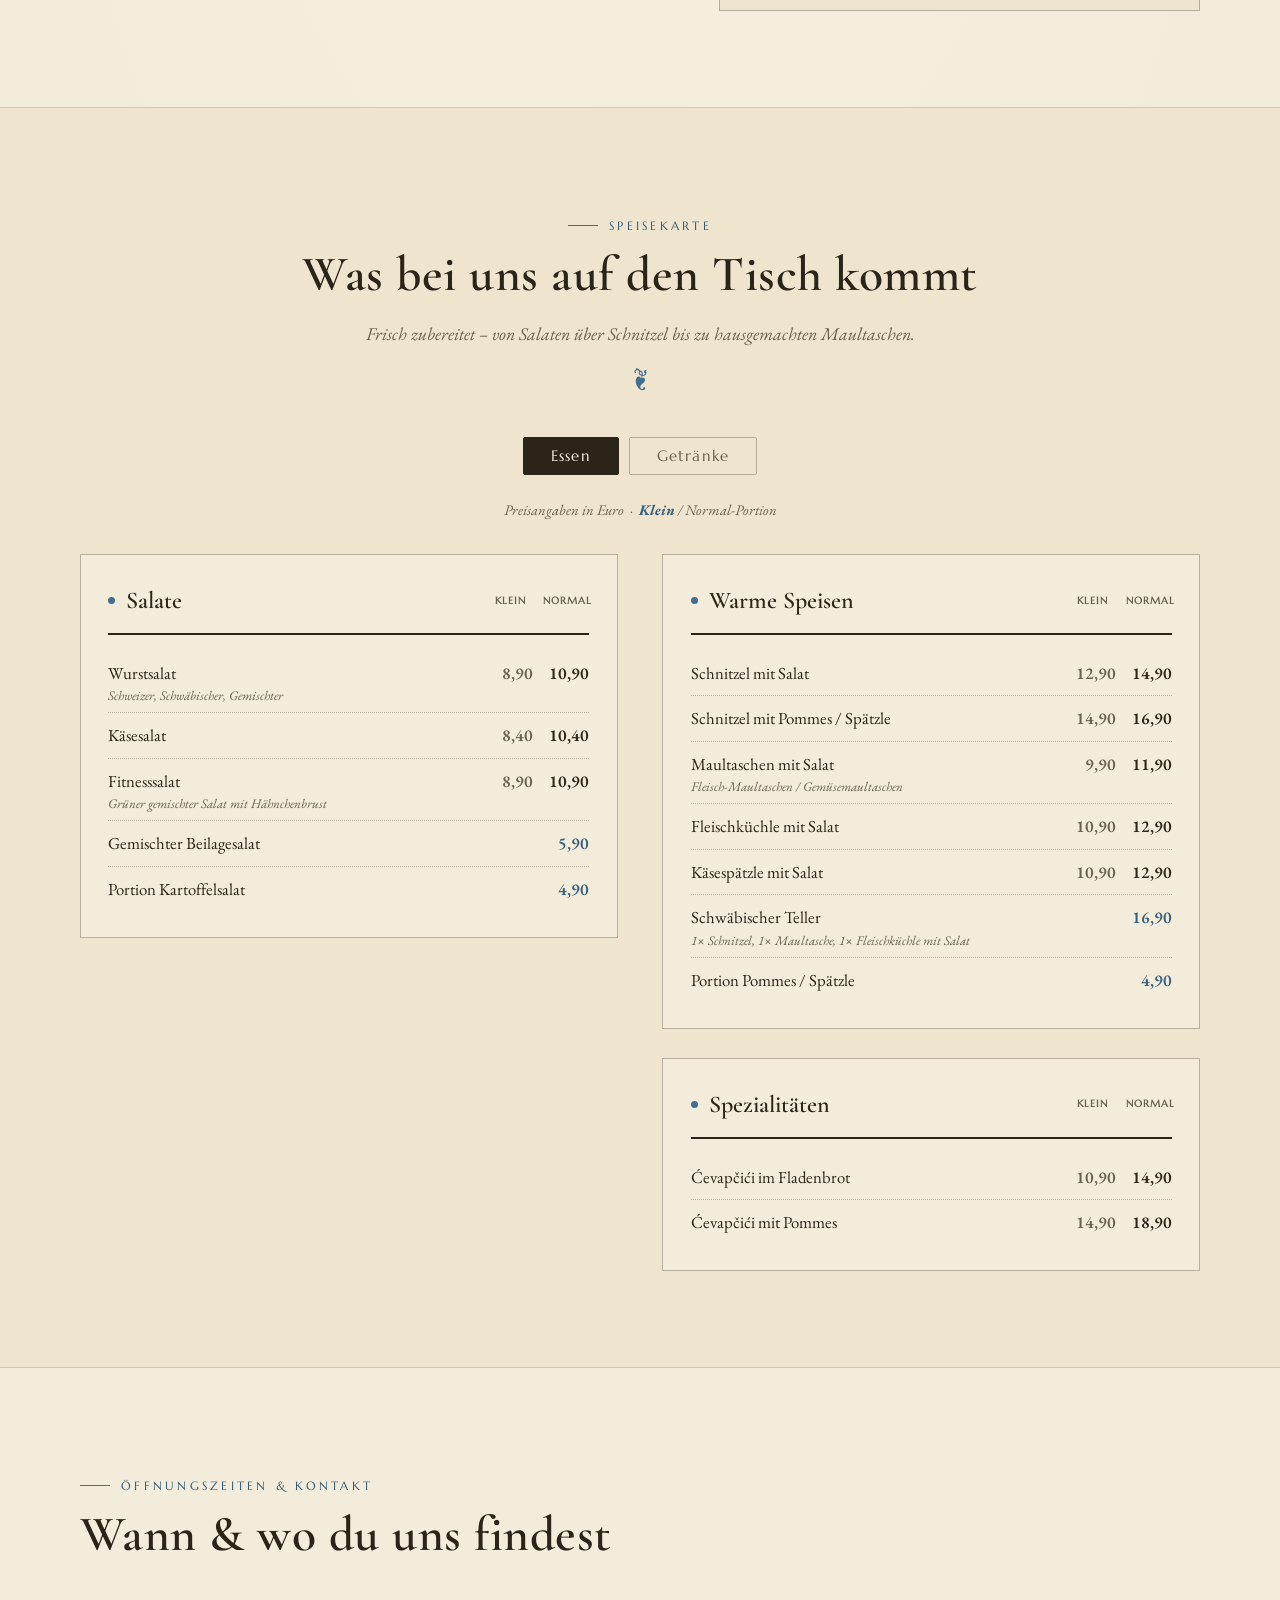
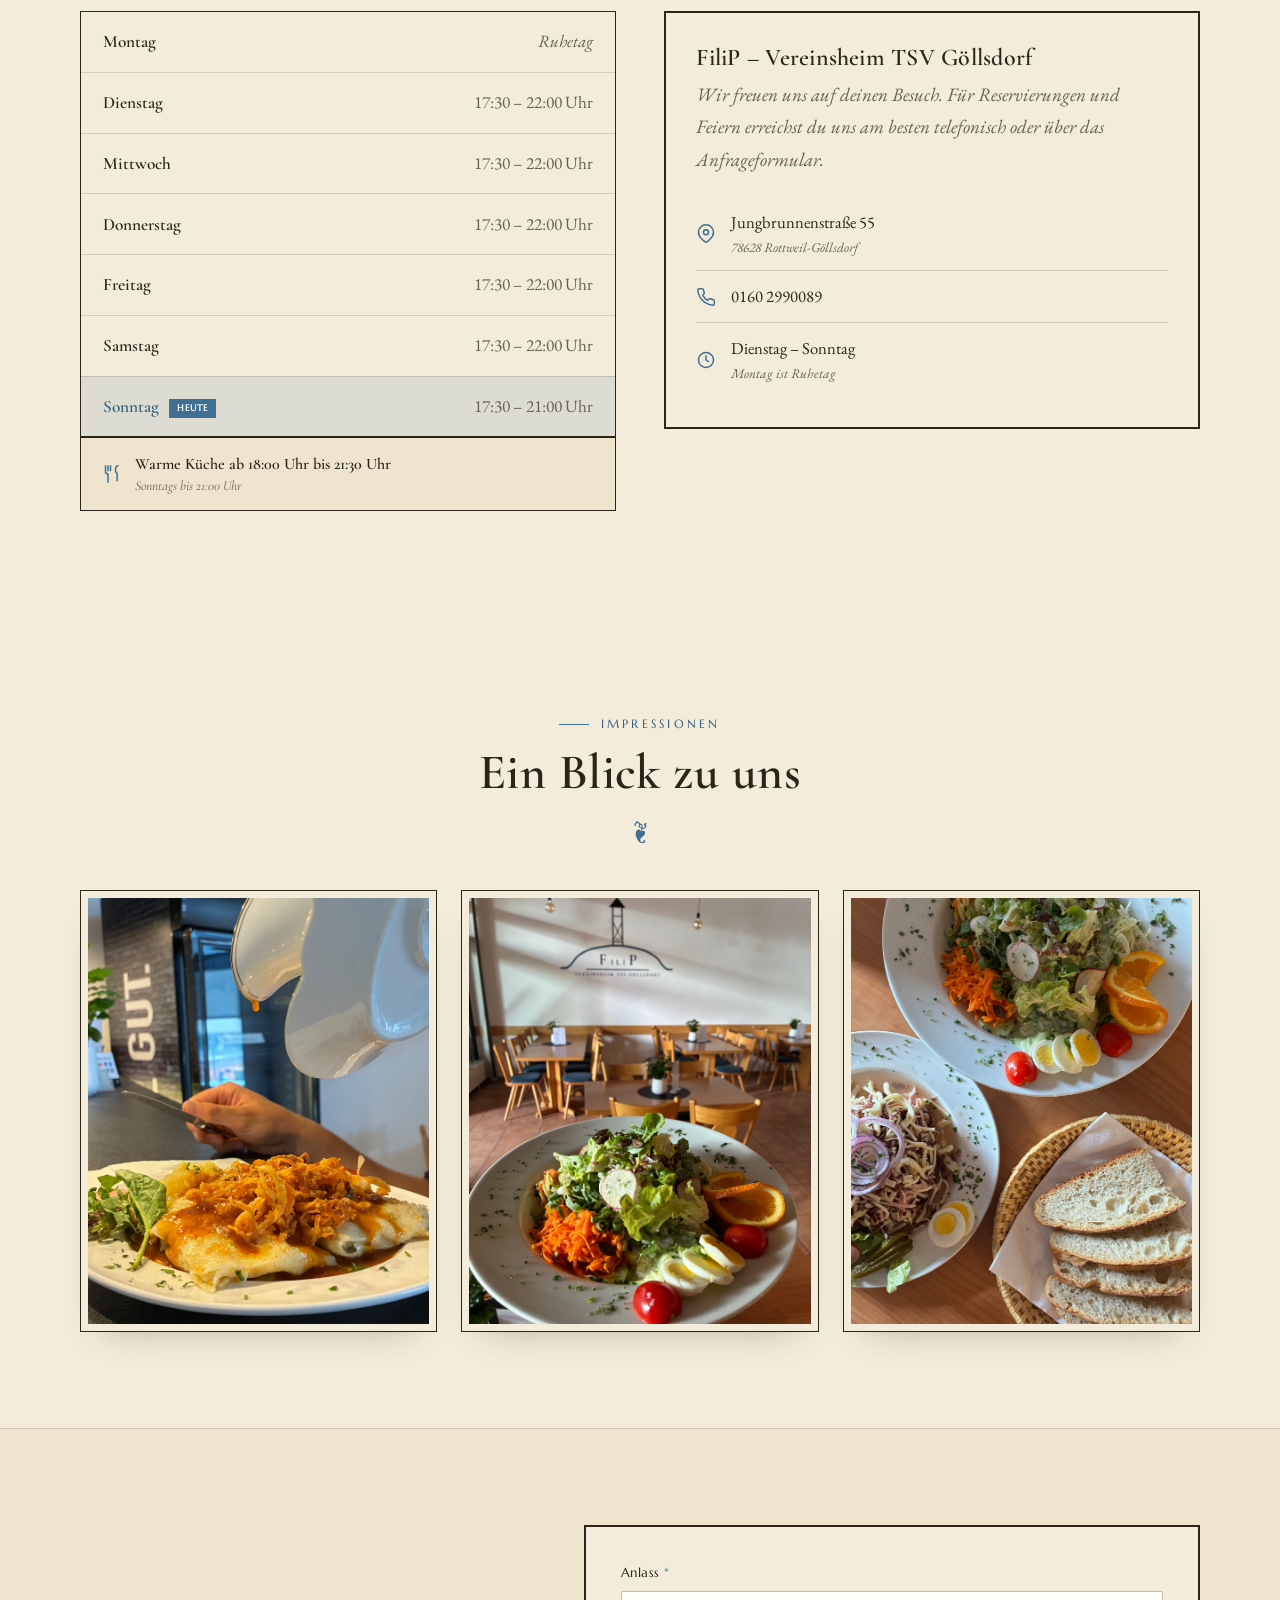
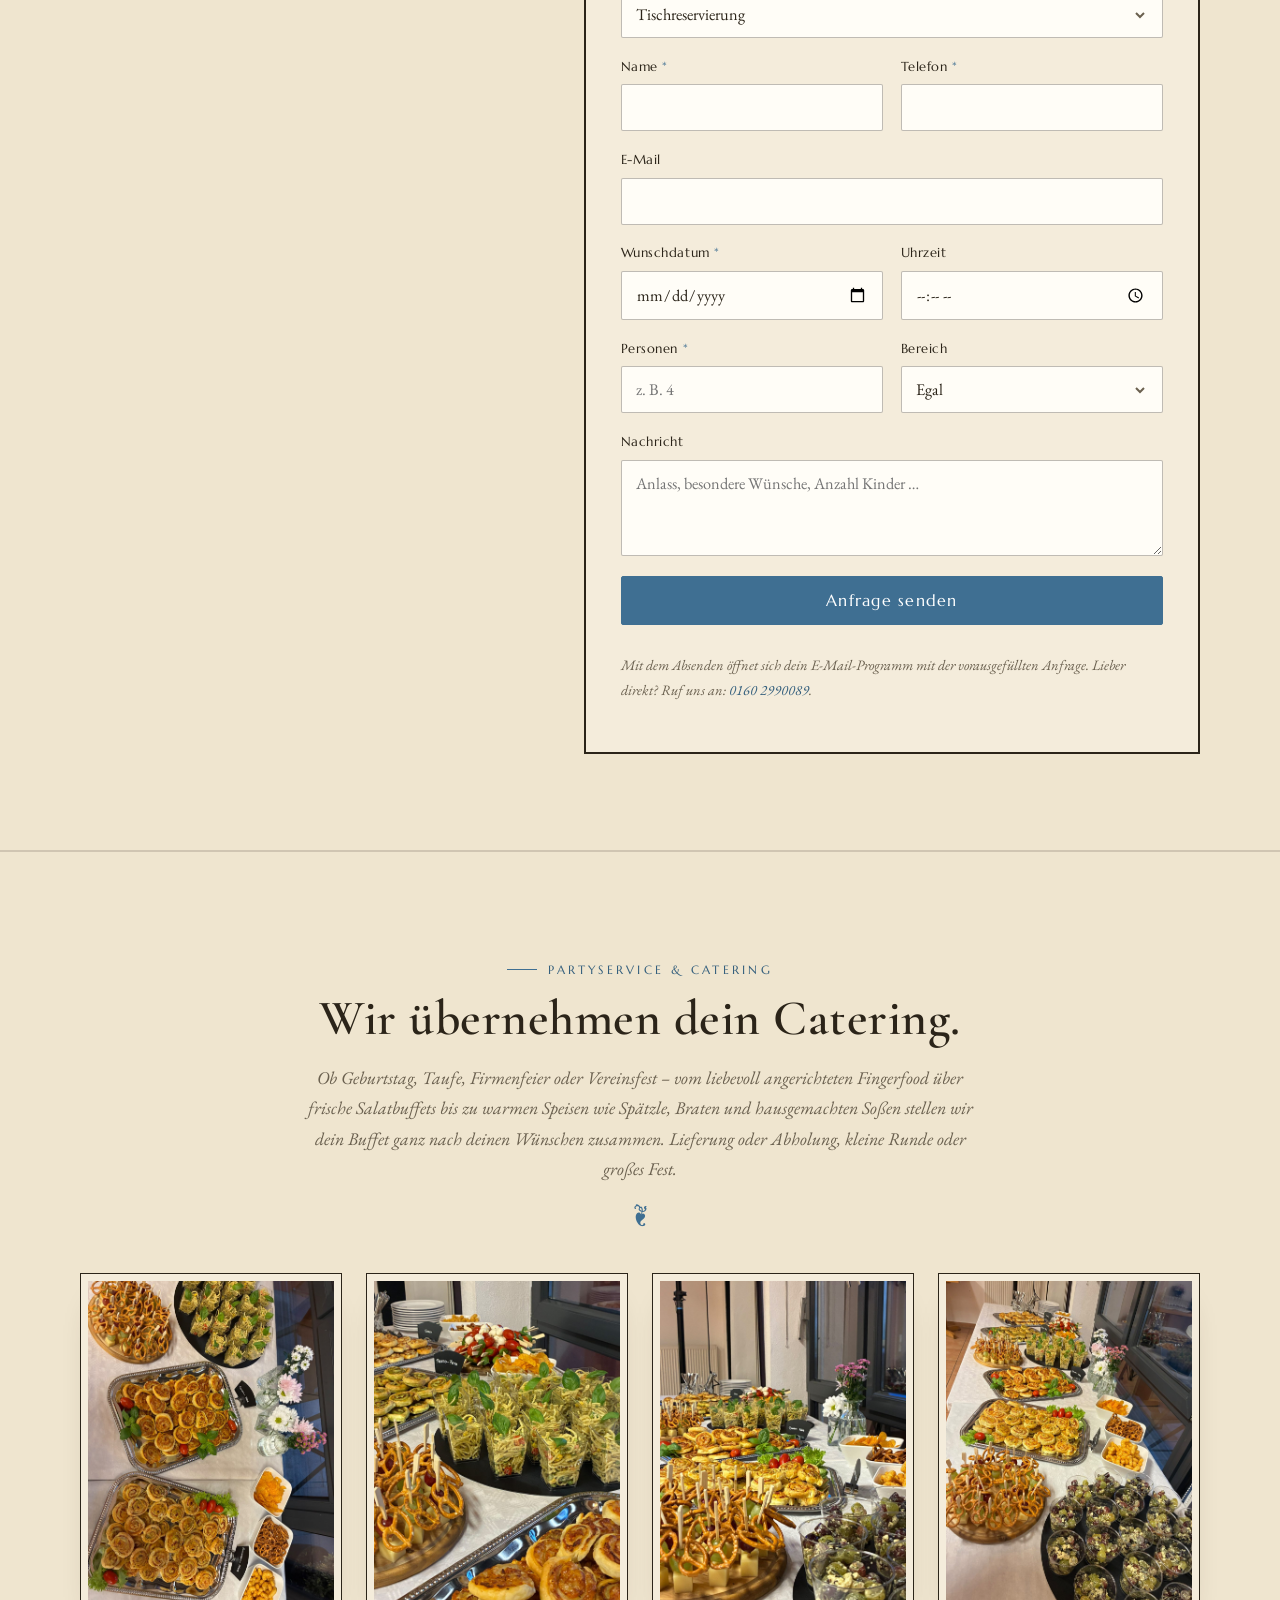
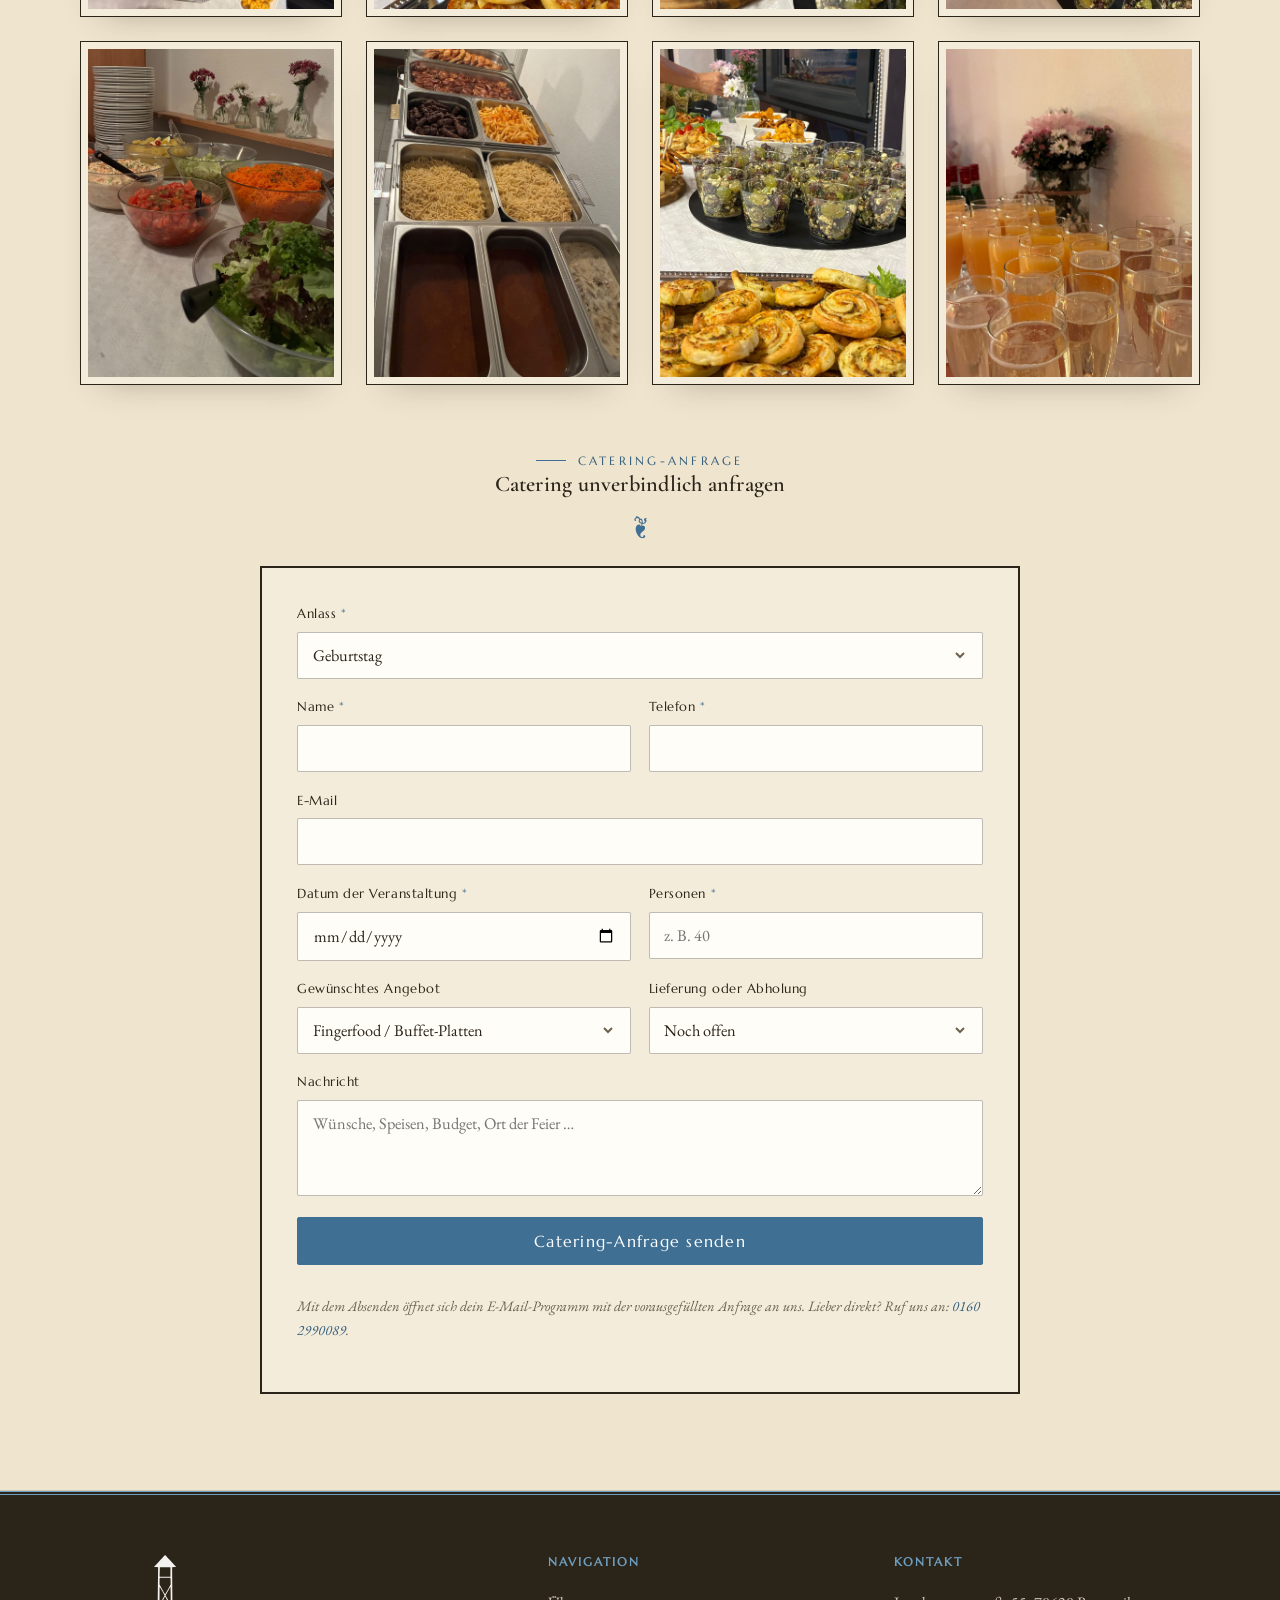
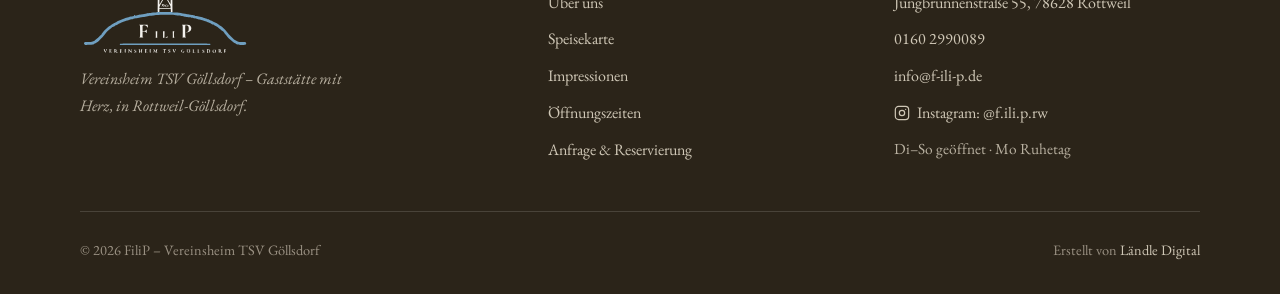
==== commit a66a27c5: "Urlaubshinweis: diese Woche Urlaub, ab Di 17.11. wieder geöffnet Co-Authored-By: Claude Opus 4.8 <no" ====
--- a/index.html
+++ b/index.html
@@ -52,6 +52,14 @@
 </header>
 
 <main id="top">
+
+<!-- ============================ URLAUB ============================ -->
+<aside class="vacay" role="status">
+  <div class="shell vacay__inner">
+    <svg viewBox="0 0 24 24" fill="none" stroke="currentColor" stroke-width="1.8" stroke-linecap="round" stroke-linejoin="round" aria-hidden="true"><path d="M12 2v2M12 20v2M4.9 4.9l1.4 1.4M17.7 17.7l1.4 1.4M2 12h2M20 12h2M4.9 19.1l1.4-1.4M17.7 6.3l1.4-1.4"/><circle cx="12" cy="12" r="4"/></svg>
+    <p><b>Diese Woche haben wir Urlaub.</b> Ab <b>Dienstag, 17.11.</b> sind wir wieder wie gewohnt für euch da.</p>
+  </div>
+</aside>
 
 <!-- ============================ HERO ============================ -->
 <section class="hero">
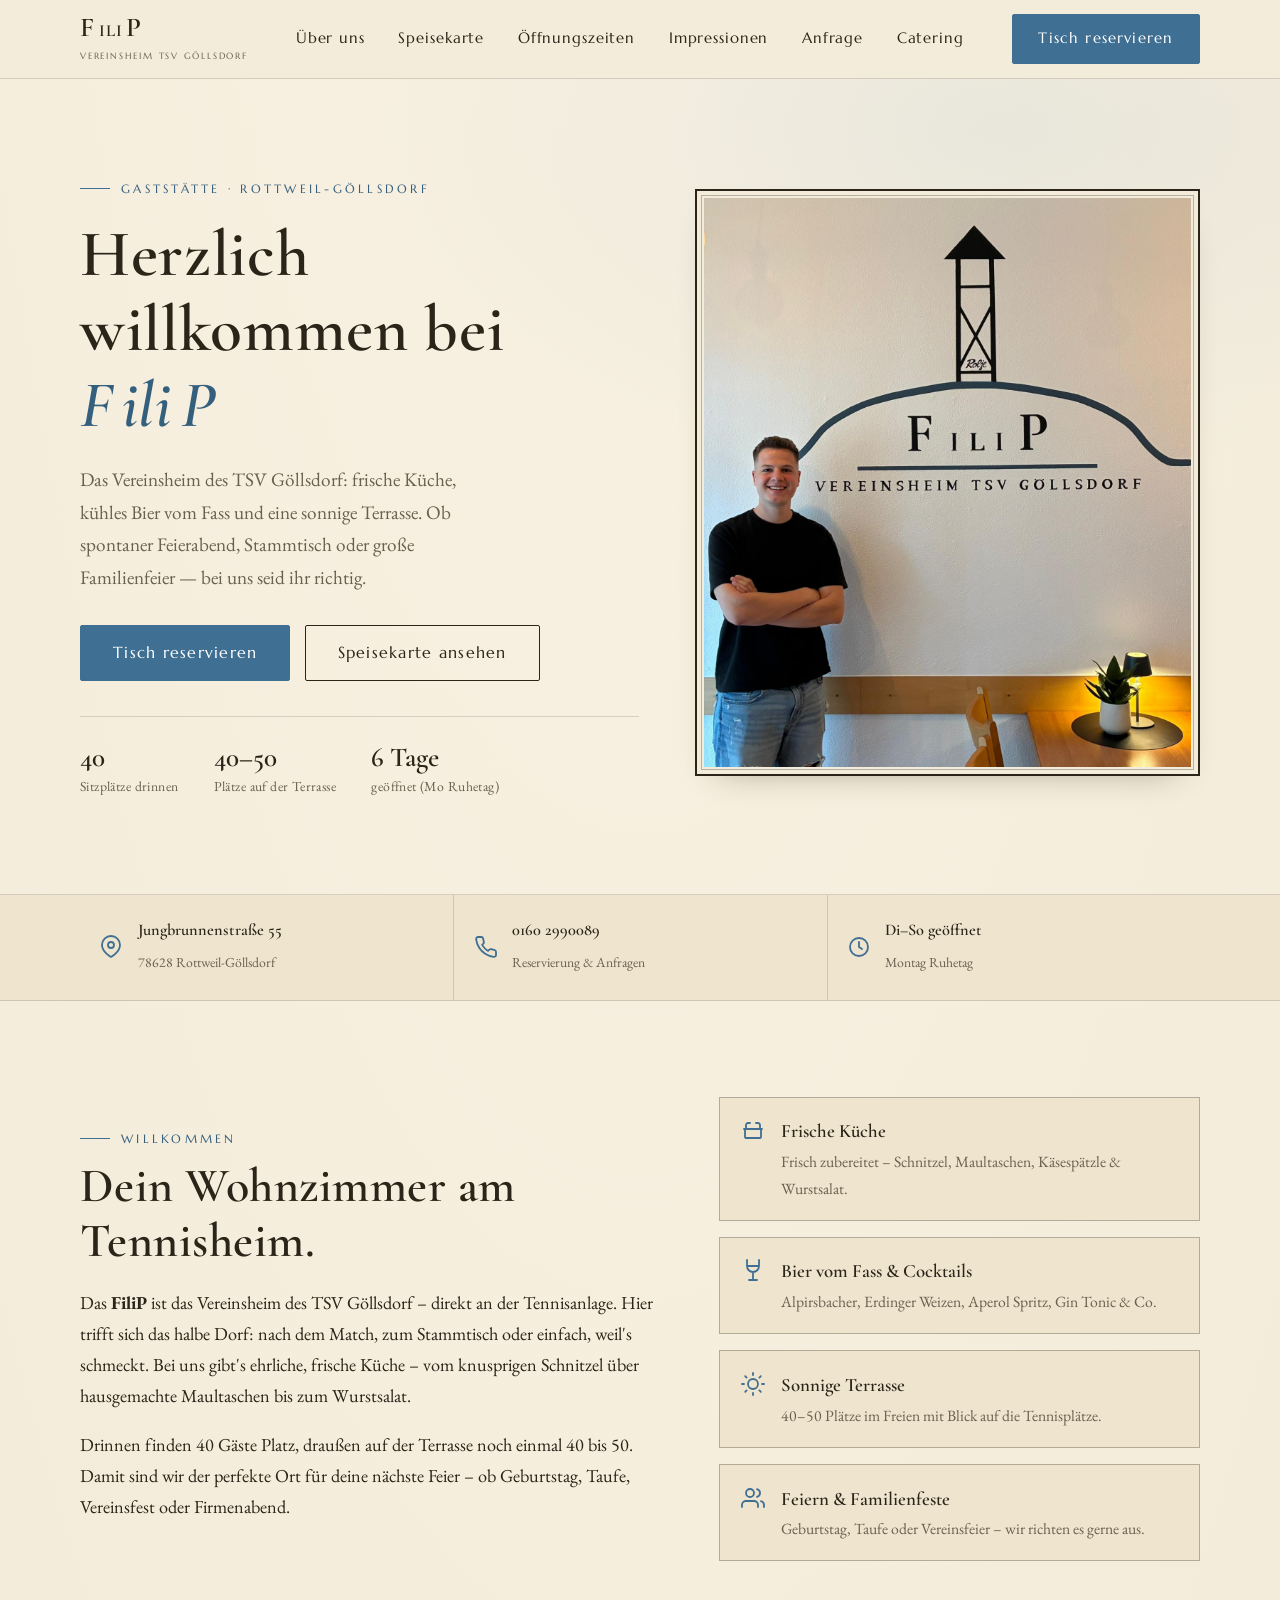
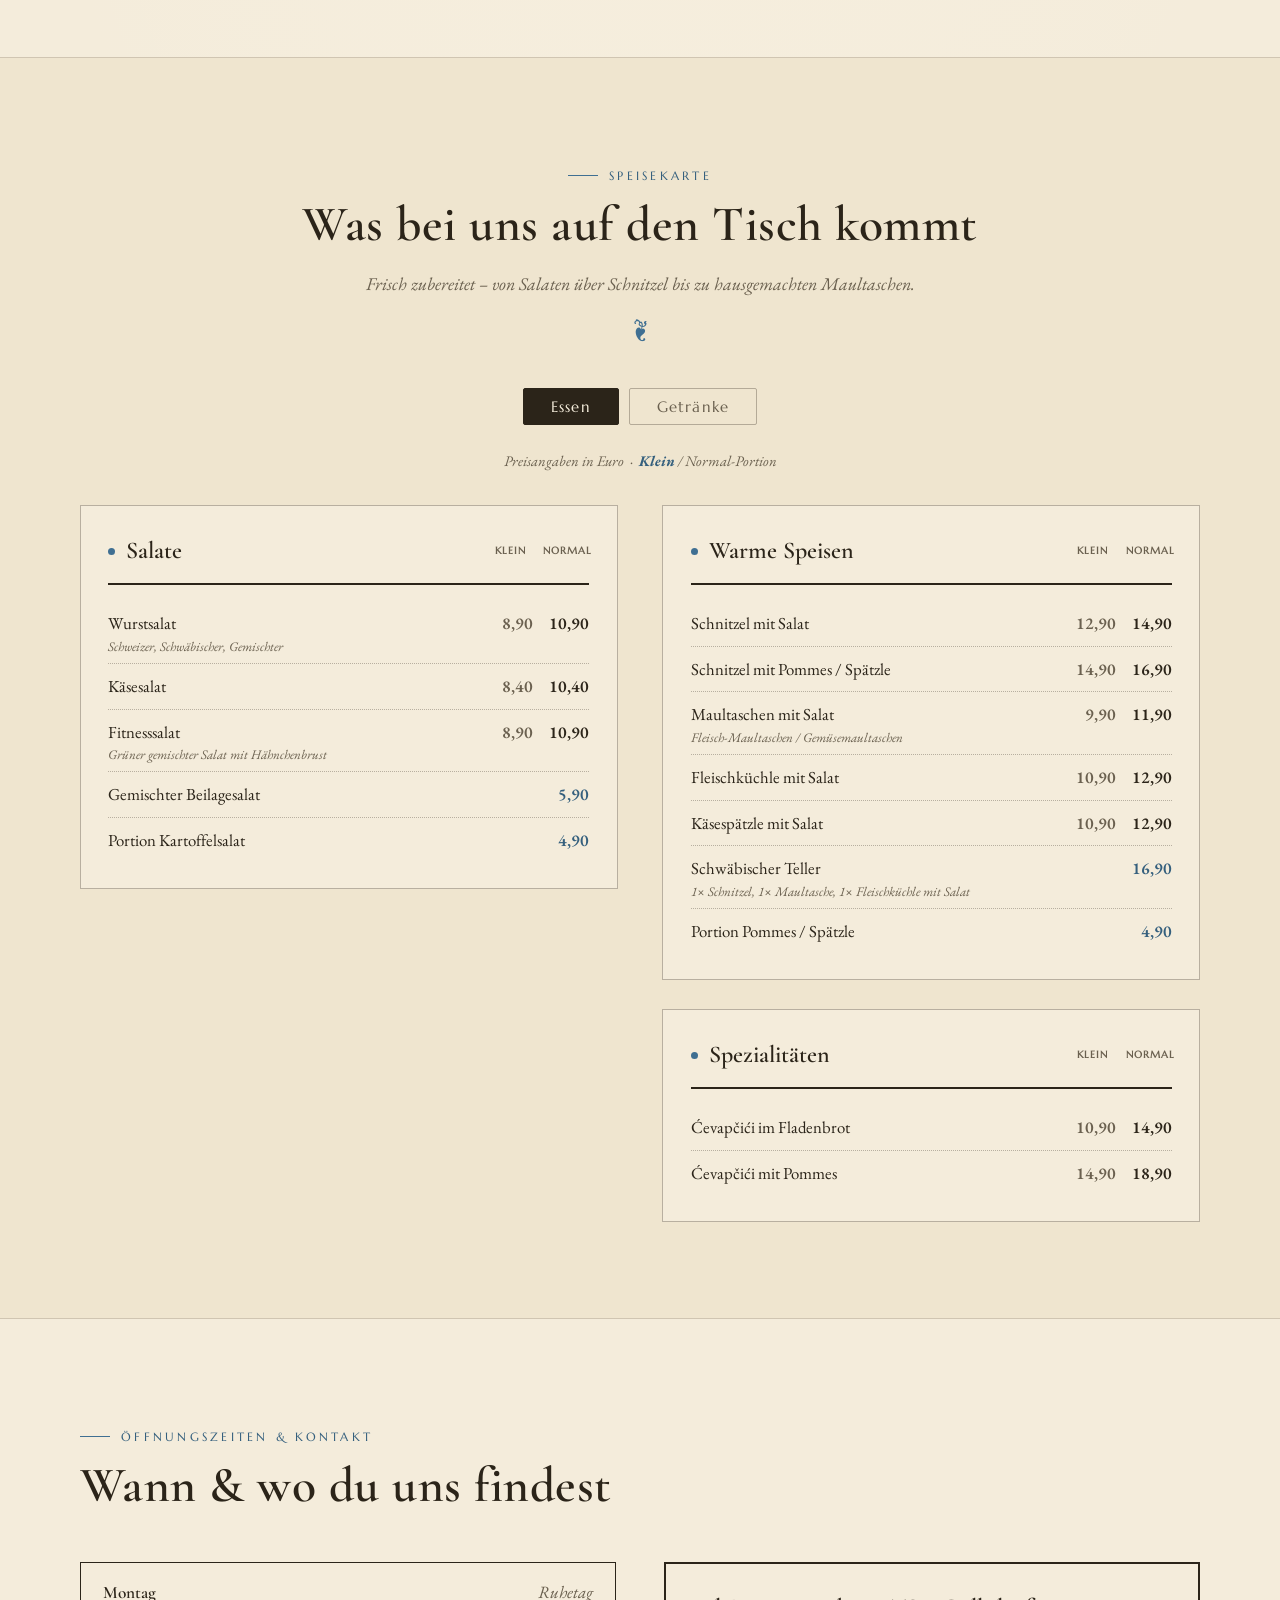
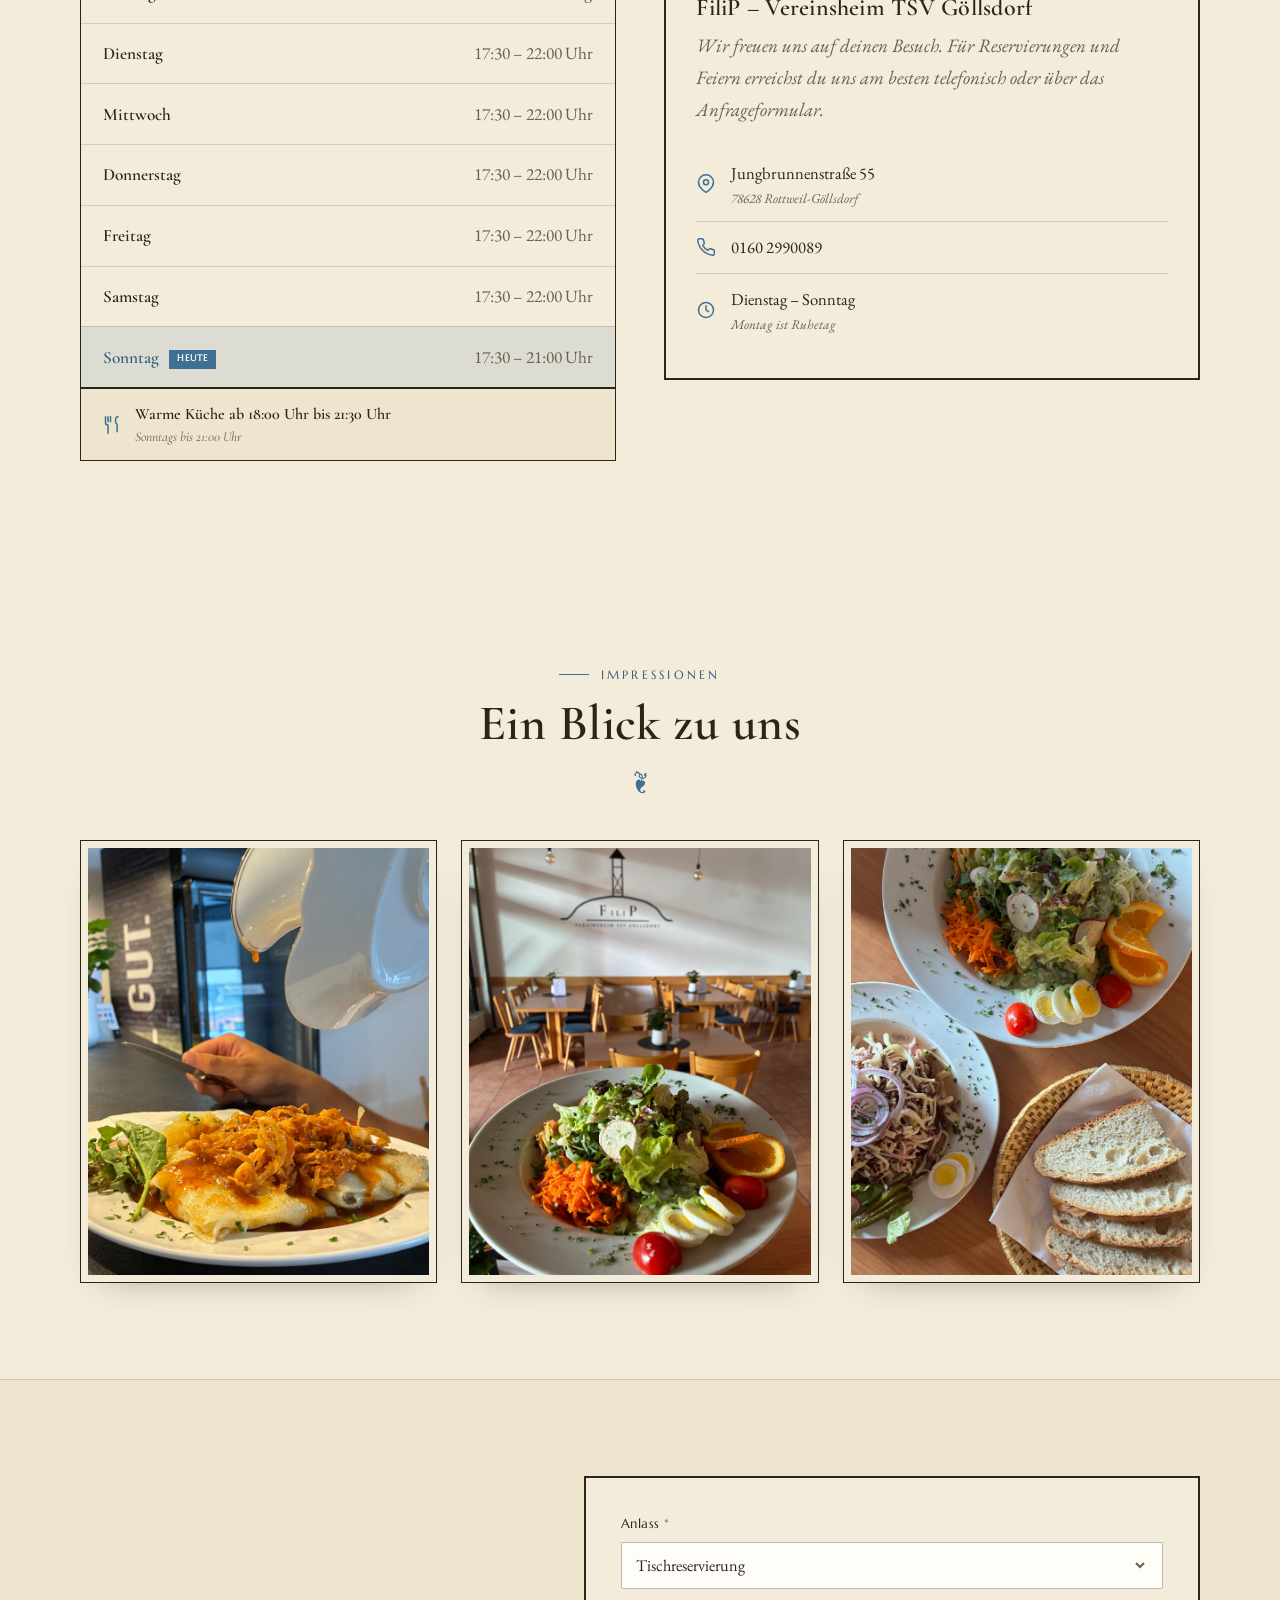
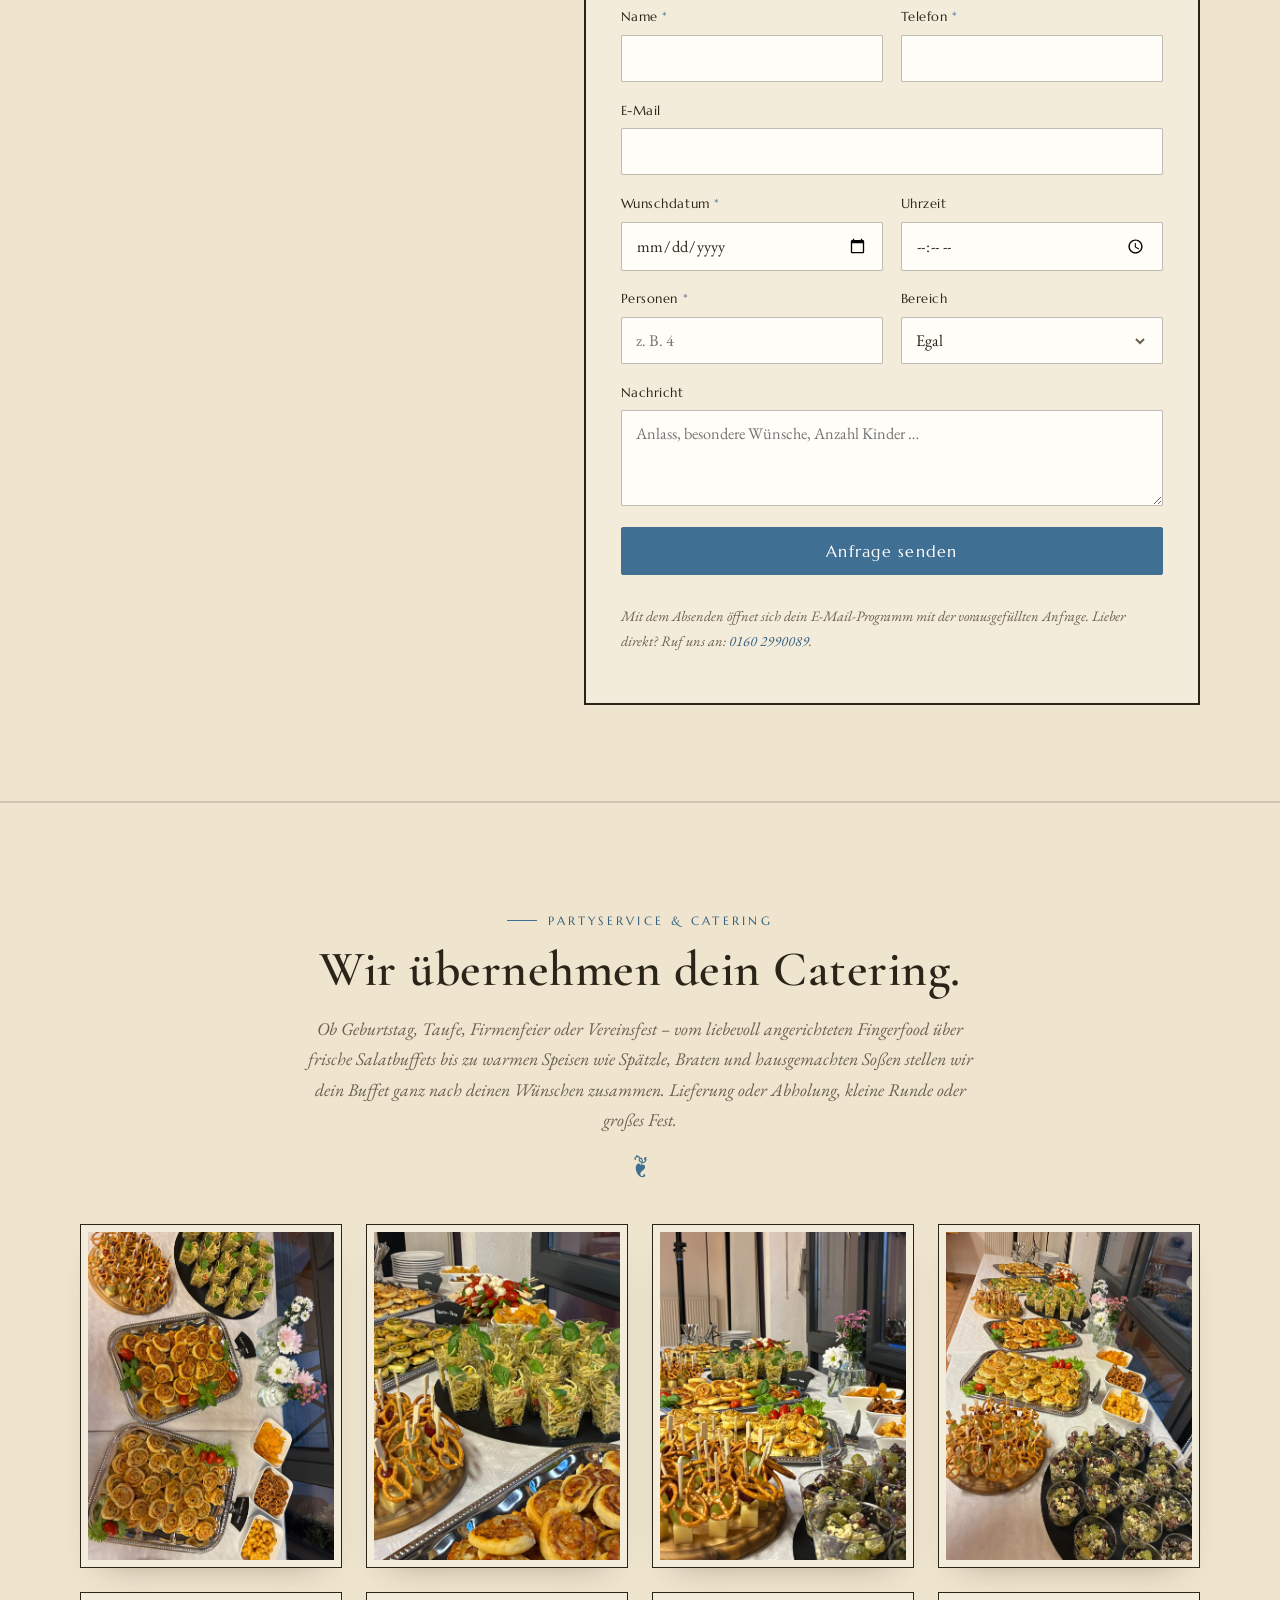
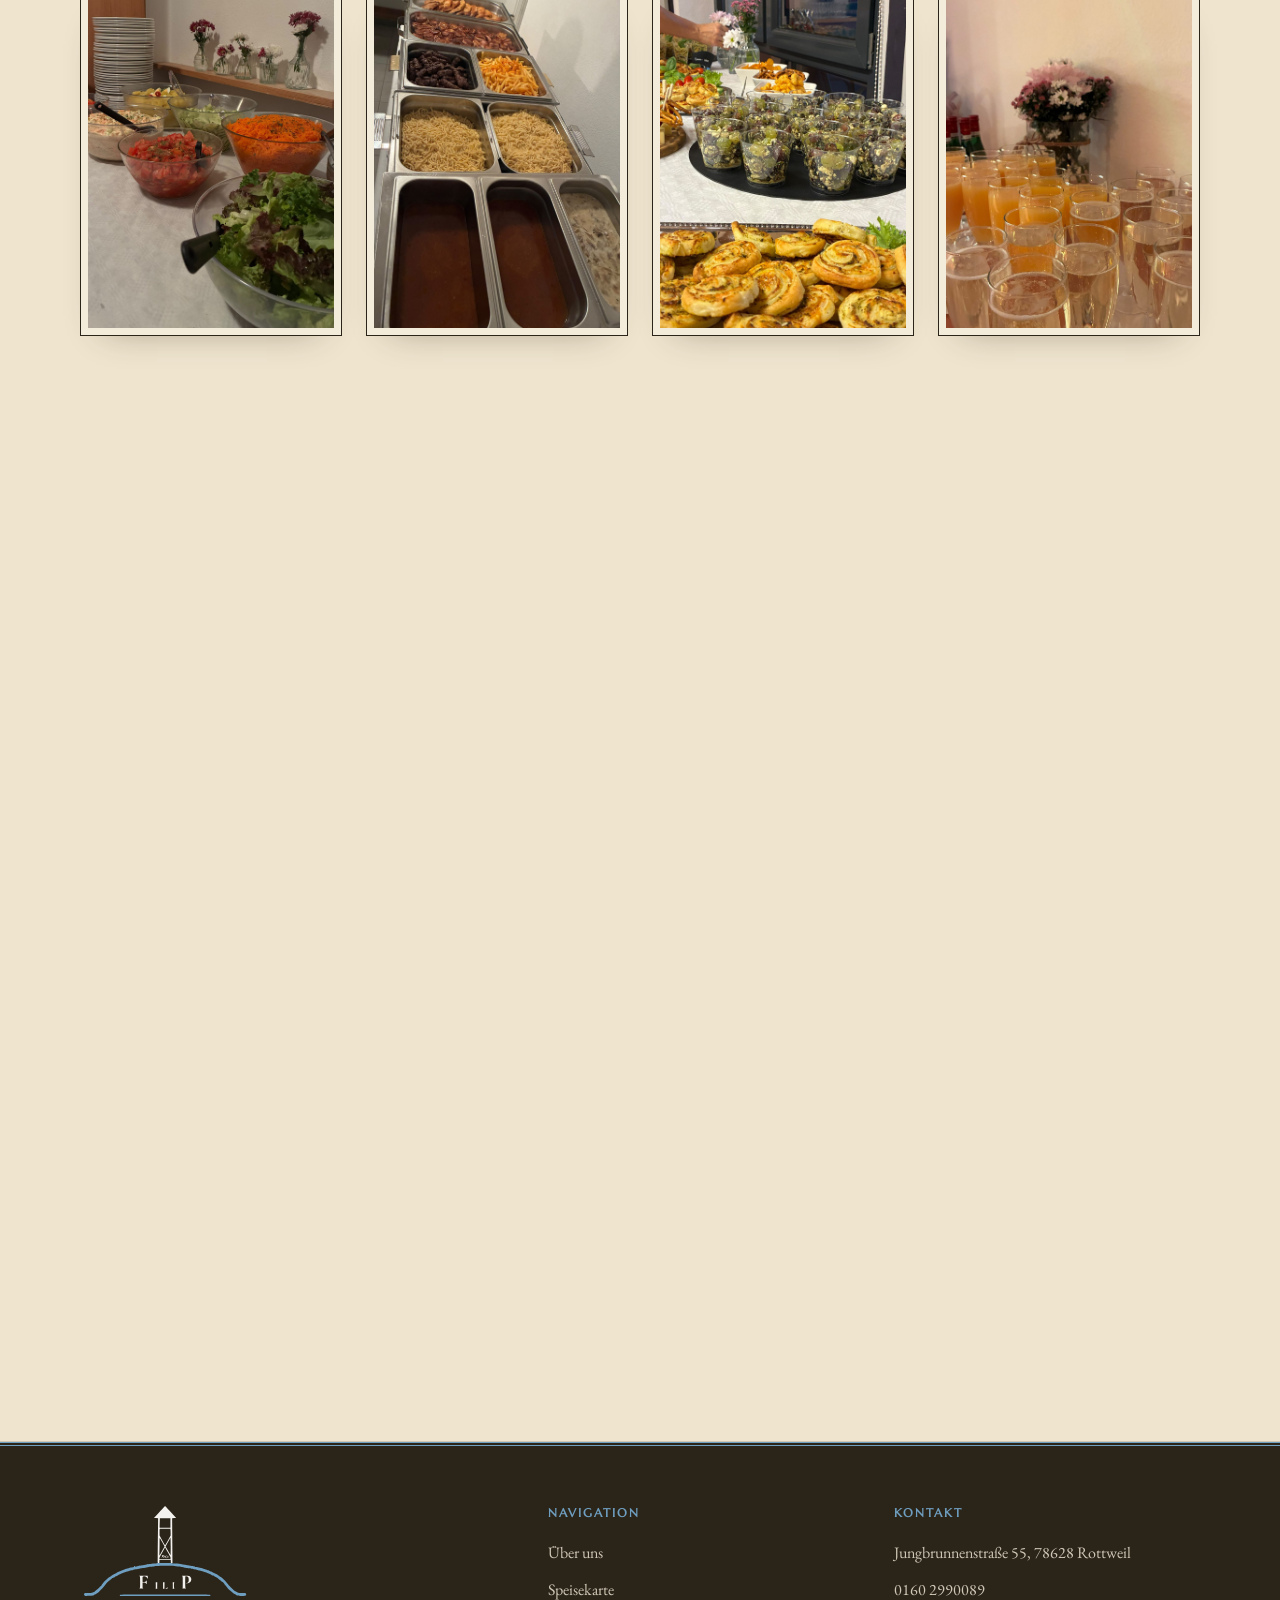
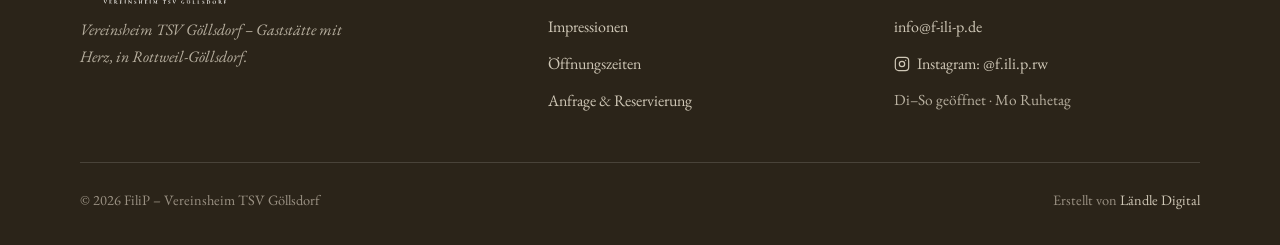
==== commit 49ec58b5: "Urlaubshinweis entfernt (Urlaub ist vorbei) Co-Authored-By: Claude Opus 5 <noreply@anthropic.com> Cl" ====
--- a/index.html
+++ b/index.html
@@ -52,14 +52,6 @@
 </header>
 
 <main id="top">
-
-<!-- ============================ URLAUB ============================ -->
-<aside class="vacay" role="status">
-  <div class="shell vacay__inner">
-    <svg viewBox="0 0 24 24" fill="none" stroke="currentColor" stroke-width="1.8" stroke-linecap="round" stroke-linejoin="round" aria-hidden="true"><path d="M12 2v2M12 20v2M4.9 4.9l1.4 1.4M17.7 17.7l1.4 1.4M2 12h2M20 12h2M4.9 19.1l1.4-1.4M17.7 6.3l1.4-1.4"/><circle cx="12" cy="12" r="4"/></svg>
-    <p><b>Diese Woche haben wir Urlaub.</b> Ab <b>Dienstag, 17.11.</b> sind wir wieder wie gewohnt für euch da.</p>
-  </div>
-</aside>
 
 <!-- ============================ HERO ============================ -->
 <section class="hero">
